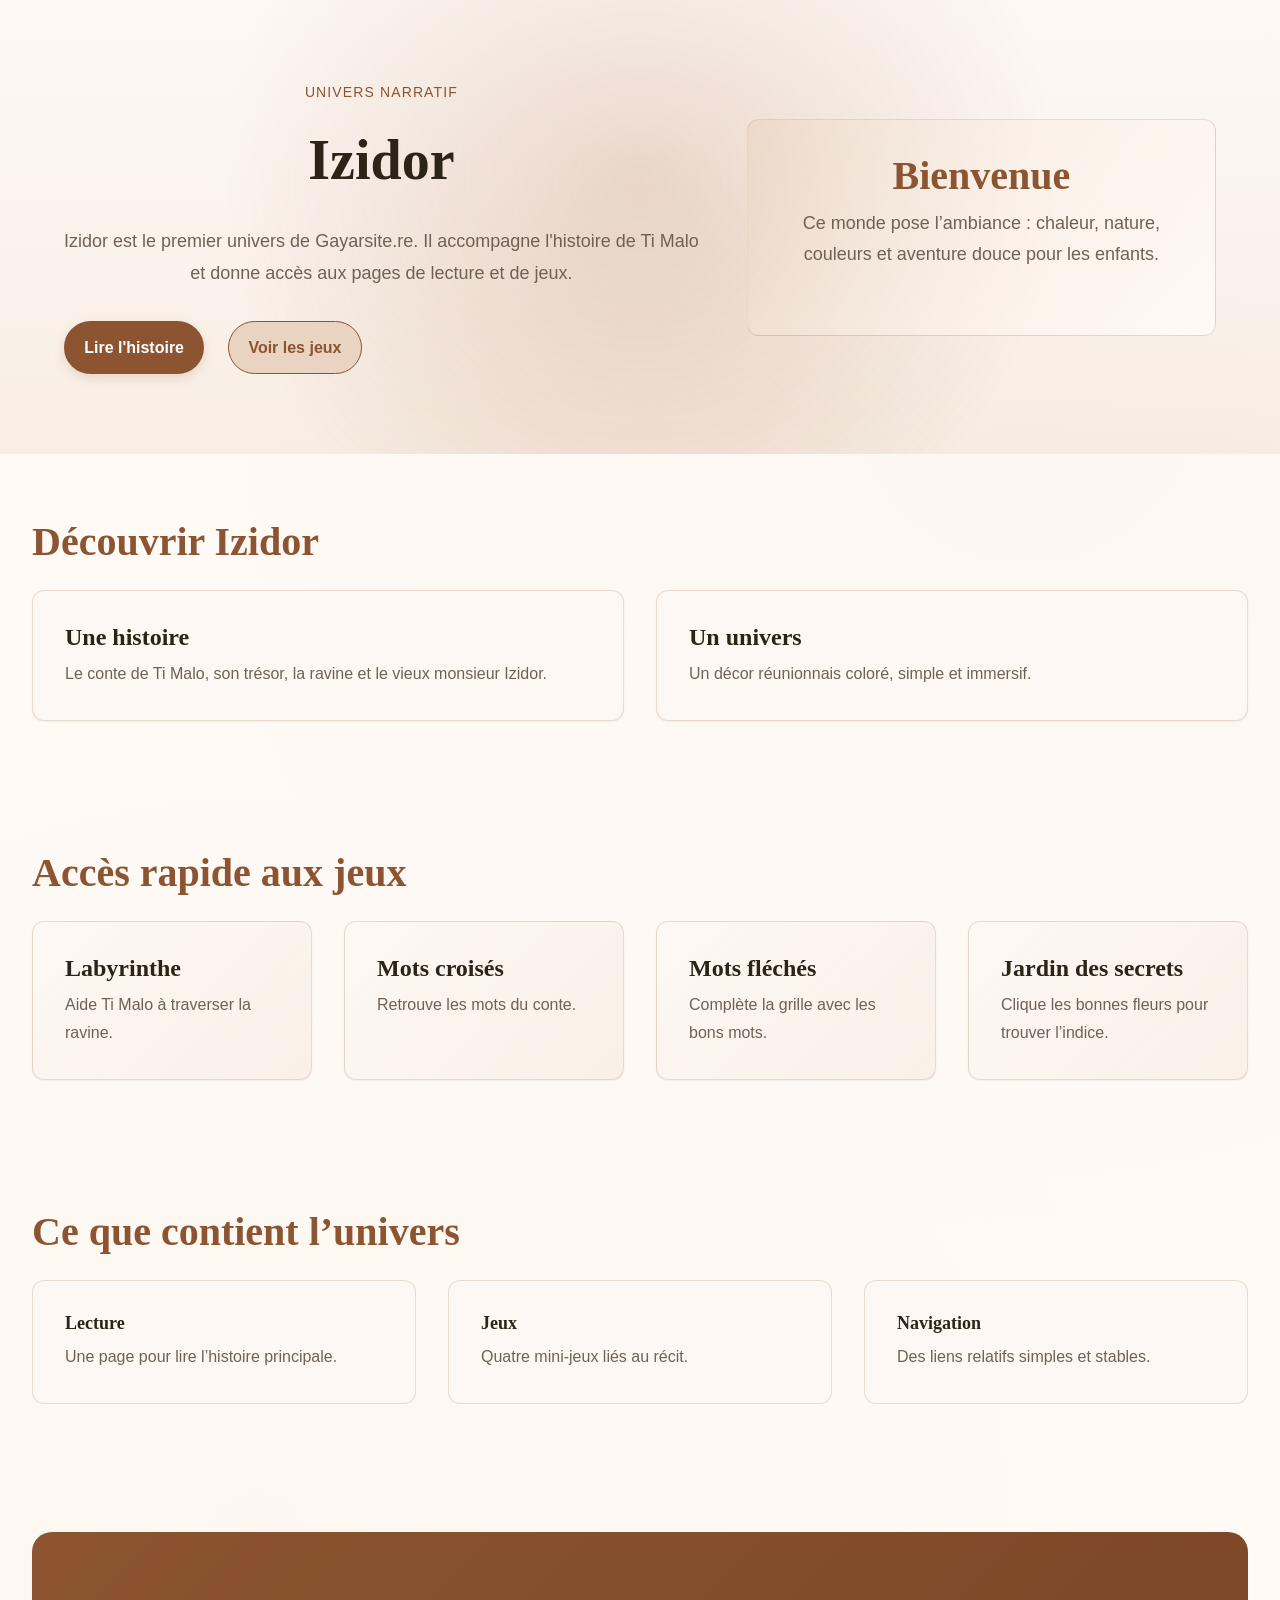
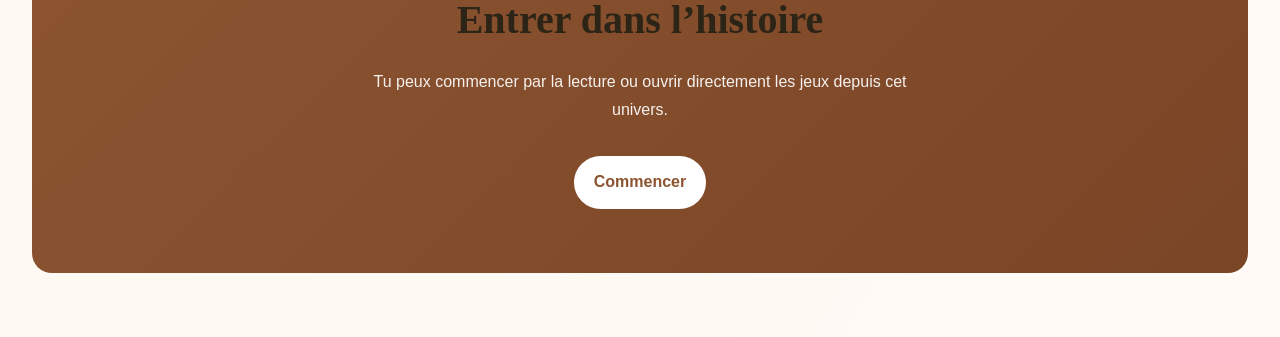
==== izidor/index.html @ 66bc7087 "Rename index to index.html" ====
<!DOCTYPE html>
<html lang="fr">
<head>
  <meta charset="UTF-8">
  <meta name="viewport" content="width=device-width, initial-scale=1.0">
  <title>Izidor — Gayarsite.re</title>
  <meta name="description" content="Izidor, premier univers narratif de Gayarsite.re, avec histoire et accès aux mini-jeux.">
  <link rel="stylesheet" href="../assets/commun/css/style.css">
  <link rel="stylesheet" href="../assets/commun/css/theme-izidor.css">
  <style>
    .hero{padding:var(--sp-2xl) 0 0}
    .hero-inner{display:grid;grid-template-columns:1.15fr .85fr;gap:var(--sp-xl);align-items:center}
    .hero h1{font-size:clamp(2rem,4vw,3.5rem);margin-bottom:var(--sp-md)}
    .hero p{color:var(--color-muted);max-width:42rem}
    .section{padding:var(--sp-2xl) 0}
    .page-grid{display:grid;grid-template-columns:repeat(2,minmax(0,1fr));gap:var(--sp-lg)}
    .panel{background:var(--color-light);border:1px solid var(--color-border);border-radius:var(--radius-lg);padding:var(--sp-lg);box-shadow:var(--shadow-sm)}
    .panel h3{font-size:var(--text-xl);margin-bottom:.5rem}
    .panel p{color:var(--color-muted);margin:0}
    .intro-box{background:linear-gradient(135deg,rgba(212,165,116,.12),rgba(255,250,245,.95));border:1px solid var(--color-border);border-radius:var(--radius-lg);padding:var(--sp-lg)}
    .intro-box p{margin:0;color:var(--color-muted)}
    .btn-row{display:flex;flex-wrap:wrap;gap:var(--sp-md)}
    .btn{display:inline-flex;align-items:center;justify-content:center;padding:.85rem 1.2rem;border-radius:999px;text-decoration:none;font-weight:700;border:1px solid transparent}
    .btn-primary{background:var(--color-primary);color:#fff}
    .btn-secondary{background:transparent;border-color:var(--color-border);color:var(--color-text)}
    .btn-primary:hover{background:#733f22}
    .btn-secondary:hover{border-color:var(--color-primary);color:var(--color-primary)}
    .card-list{display:grid;grid-template-columns:repeat(auto-fit,minmax(220px,1fr));gap:var(--sp-lg)}
    .card-link{display:block;position:relative;text-decoration:none;color:inherit}
    .card-link::before{content:"";position:absolute;inset:0;border-radius:var(--radius-lg)}
    .card{height:100%}
    .card h3{margin-bottom:.5rem}
    .card p{color:var(--color-muted);margin-bottom:0}
    .card-link:hover .card{transform:translateY(-2px);box-shadow:var(--shadow-md)}
    .cta-box{margin:var(--sp-2xl) 0;background:linear-gradient(135deg,var(--color-primary),#7a4526);color:#fff;border-radius:calc(var(--radius-lg) + .5rem);padding:var(--sp-2xl);text-align:center}
    .cta-box p{max-width:36rem;margin:0 auto var(--sp-lg);color:rgba(255,255,255,.92)}
    .cta-box .btn{background:#fff;color:var(--color-primary)}
    .tip-grid{display:grid;grid-template-columns:repeat(3,minmax(0,1fr));gap:var(--sp-lg)}
    .tip{background:var(--color-light);border:1px solid var(--color-border);border-radius:var(--radius-lg);padding:var(--sp-lg)}
    .tip h3{font-size:var(--text-lg);margin-bottom:.5rem}
    .tip p{color:var(--color-muted);margin:0}
    @media (max-width: 900px){.hero-inner,.page-grid,.tip-grid{grid-template-columns:1fr}}
    @media (max-width: 640px){.hero{padding:var(--sp-xl) 0 0}.section{padding:var(--sp-xl) 0}.btn-row{flex-direction:column}.btn,.cta-box .btn{width:100%}}
  </style>
</head>
<body class="theme-izidor">
  <main id="contenu">
    <section class="hero">
      <div class="container hero-inner">
        <div>
          <span class="eyebrow" style="display:inline-block;font-size:var(--text-sm);letter-spacing:.08em;text-transform:uppercase;color:var(--color-primary);margin-bottom:var(--sp-md)">Univers narratif</span>
          <h1>Izidor</h1>
          <p>Izidor est le premier univers de Gayarsite.re. Il accompagne l'histoire de Ti Malo et donne accès aux pages de lecture et de jeux.</p>
          <div class="btn-row">
            <a href="fr/index.html" class="btn btn-primary">Lire l'histoire</a>
            <a href="jeux/index.html" class="btn btn-secondary">Voir les jeux</a>
          </div>
        </div>
        <aside class="intro-box">
          <h2 class="section-title" style="margin-bottom:.5rem">Bienvenue</h2>
          <p>Ce monde pose l’ambiance : chaleur, nature, couleurs et aventure douce pour les enfants.</p>
        </aside>
      </div>
    </section>

    <section class="section">
      <div class="container">
        <h2 class="section-title">Découvrir Izidor</h2>
        <div class="page-grid">
          <article class="panel">
            <h3>Une histoire</h3>
            <p>Le conte de Ti Malo, son trésor, la ravine et le vieux monsieur Izidor.</p>
          </article>
          <article class="panel">
            <h3>Un univers</h3>
            <p>Un décor réunionnais coloré, simple et immersif.</p>
          </article>
        </div>
      </div>
    </section>

    <section class="section">
      <div class="container">
        <h2 class="section-title">Accès rapide aux jeux</h2>
        <div class="card-list">
          <a href="jeux/labyrinthe.html" class="card-link"><article class="panel card"><h3>Labyrinthe</h3><p>Aide Ti Malo à traverser la ravine.</p></article></a>
          <a href="jeux/mots-croises.html" class="card-link"><article class="panel card"><h3>Mots croisés</h3><p>Retrouve les mots du conte.</p></article></a>
          <a href="jeux/mots-fleches.html" class="card-link"><article class="panel card"><h3>Mots fléchés</h3><p>Complète la grille avec les bons mots.</p></article></a>
          <a href="jeux/jardin-secrets.html" class="card-link"><article class="panel card"><h3>Jardin des secrets</h3><p>Clique les bonnes fleurs pour trouver l’indice.</p></article></a>
        </div>
      </div>
    </section>

    <section class="section">
      <div class="container">
        <h2 class="section-title">Ce que contient l’univers</h2>
        <div class="tip-grid">
          <article class="tip"><h3>Lecture</h3><p>Une page pour lire l’histoire principale.</p></article>
          <article class="tip"><h3>Jeux</h3><p>Quatre mini-jeux liés au récit.</p></article>
          <article class="tip"><h3>Navigation</h3><p>Des liens relatifs simples et stables.</p></article>
        </div>
      </div>
    </section>

    <section class="container">
      <div class="cta-box">
        <h2>Entrer dans l’histoire</h2>
        <p>Tu peux commencer par la lecture ou ouvrir directement les jeux depuis cet univers.</p>
        <a class="btn" href="fr/index.html">Commencer</a>
      </div>
    </section>
  </main>
</body>
</html>
---- assets/commun/css/style.css ----
/* ============================================
   GAYARSITE.RE - DESIGN SYSTEM GLOBAL
   Socle commun à tous les univers narratifs
   ============================================ */

:root {
  --font-serif: 'Georgia', 'Garamond', serif;
  --font-sans: -apple-system, BlinkMacSystemFont, 'Segoe UI', 'Roboto', 'Helvetica Neue', sans-serif;
  --font-mono: 'Courier New', monospace;

  --sp-xs: 0.5rem;
  --sp-sm: 1rem;
  --sp-md: 1.5rem;
  --sp-lg: 2rem;
  --sp-xl: 3rem;
  --sp-2xl: 4rem;
  --sp-3xl: 5rem;

  --text-sm: 0.875rem;
  --text-base: 1rem;
  --text-lg: 1.125rem;
  --text-xl: 1.5rem;
  --text-2xl: 2rem;
  --text-3xl: 2.5rem;
  --text-4xl: 3.5rem;

  --line-tight: 1.2;
  --line-normal: 1.5;
  --line-relaxed: 1.75;

  --radius-sm: 4px;
  --radius-md: 8px;
  --radius-lg: 12px;
  --radius-xl: 16px;

  --shadow-sm: 0 1px 2px rgba(0, 0, 0, 0.05);
  --shadow-md: 0 4px 6px rgba(0, 0, 0, 0.1);
  --shadow-lg: 0 8px 16px rgba(0, 0, 0, 0.15);
  --shadow-xl: 0 16px 32px rgba(0, 0, 0, 0.2);

  --transition-fast: 150ms ease-in-out;
  --transition-normal: 300ms ease-in-out;
  --transition-slow: 500ms ease-in-out;

  --z-base: 1;
  --z-dropdown: 100;
  --z-sticky: 500;
  --z-modal: 1000;

  --color-bg: #fffaf5;
  --color-surface: #fdf8f3;
  --color-light: #f5ebdf;
  --color-soft: #efe0cf;
  --color-text: #2c2416;
  --color-muted: #6f6255;
  --color-primary: #a0522d;
  --color-accent: #d4a574;
  --color-secondary: #e8d4c0;
  --color-border: rgba(160, 82, 45, 0.18);
  --color-dark: #1f1812;
  --color-dark-bg: #2b241d;
  --color-inverse: #fffaf5;
  --hero-bg: radial-gradient(circle at 50% 50%, rgba(160, 82, 45, 0.1) 0%, transparent 100%);

  color-scheme: light dark;
}

*,
*::before,
*::after {
  box-sizing: border-box;
  margin: 0;
  padding: 0;
}

html {
  scroll-behavior: smooth;
  -webkit-font-smoothing: antialiased;
  -moz-osx-font-smoothing: grayscale;
}

body {
  font-family: var(--font-sans);
  font-size: var(--text-base);
  line-height: var(--line-normal);
  color: var(--color-text);
  background-color: var(--color-bg);
  transition: background-color var(--transition-normal), color var(--transition-normal);
}

h1, h2, h3, h4, h5, h6 {
  font-family: var(--font-serif);
  font-weight: 700;
  line-height: var(--line-tight);
  margin-bottom: var(--sp-md);
  color: var(--color-text);
}

h1 { font-size: var(--text-4xl); }
h2 { font-size: var(--text-3xl); }
h3 { font-size: var(--text-2xl); }
h4 { font-size: var(--text-xl); }
h5, h6 { font-size: var(--text-lg); }

p {
  margin-bottom: var(--sp-md);
  line-height: var(--line-relaxed);
}

a {
  color: var(--color-primary);
  text-decoration: none;
  transition: color var(--transition-fast);
}

a:hover {
  color: var(--color-accent);
  text-decoration: underline;
}

a:focus-visible,
button:focus-visible {
  outline: 2px solid var(--color-primary);
  outline-offset: 2px;
}

img {
  max-width: 100%;
  height: auto;
  display: block;
}

header {
  position: sticky;
  top: 0;
  z-index: var(--z-sticky);
  background-color: var(--color-bg);
  border-bottom: 1px solid var(--color-border);
}

.header-content {
  display: flex;
  align-items: center;
  justify-content: space-between;
  padding: var(--sp-md) var(--sp-lg);
  max-width: 1400px;
  margin: 0 auto;
  gap: var(--sp-md);
}

.logo {
  font-family: var(--font-serif);
  font-size: var(--text-2xl);
  font-weight: 700;
  color: var(--color-primary);
  display: flex;
  align-items: center;
  gap: var(--sp-sm);
}

nav {
  display: flex;
  gap: var(--sp-lg);
  align-items: center;
}

nav a {
  font-size: var(--text-sm);
  font-weight: 500;
  color: var(--color-text);
  position: relative;
}

nav a:hover {
  color: var(--color-primary);
  text-decoration: none;
}

nav a::after {
  content: '';
  position: absolute;
  bottom: -4px;
  left: 0;
  width: 0;
  height: 2px;
  background-color: var(--color-primary);
  transition: width var(--transition-fast);
}

nav a:hover::after,
nav a.active::after {
  width: 100%;
}

.header-controls {
  display: flex;
  gap: var(--sp-sm);
  align-items: center;
}

button.theme-toggle,
button.menu-toggle,
.icon-btn,
.menu-toggle {
  background: none;
  border: 1px solid var(--color-border);
  cursor: pointer;
  font-size: var(--text-xl);
  padding: var(--sp-xs);
  color: var(--color-text);
  border-radius: 999px;
}

button.theme-toggle:hover,
button.menu-toggle:hover {
  color: var(--color-primary);
}

button.menu-toggle {
  display: none;
}

main {
  max-width: 1400px;
  margin: 0 auto;
}

section {
  padding: var(--sp-2xl) var(--sp-lg);
}

section.hero {
  padding: var(--sp-3xl) var(--sp-lg);
  text-align: center;
  position: relative;
  overflow: hidden;
}

section.hero::before {
  content: '';
  position: absolute;
  inset: 0;
  background: var(--hero-bg);
  z-index: 0;
}

section.hero > * {
  position: relative;
  z-index: 1;
}

section.hero h1 {
  margin-bottom: var(--sp-lg);
  font-size: clamp(2rem, 10vw, 3.5rem);
}

section.hero p {
  margin-bottom: var(--sp-lg);
  font-size: var(--text-lg);
  max-width: 800px;
  margin-left: auto;
  margin-right: auto;
}

.container {
  max-width: 1400px;
  margin: 0 auto;
  padding: 0 var(--sp-lg);
}

.btn {
  display: inline-block;
  padding: var(--sp-md) var(--sp-lg);
  border: none;
  border-radius: var(--radius-lg);
  font-family: inherit;
  font-size: var(--text-base);
  font-weight: 600;
  cursor: pointer;
  transition: transform var(--transition-fast), background-color var(--transition-fast), color var(--transition-fast), box-shadow var(--transition-fast);
  text-decoration: none;
  text-align: center;
}

.btn:hover {
  transform: translateY(-2px);
  text-decoration: none;
}

.btn-primary {
  background-color: var(--color-primary);
  color: white;
}

.btn-primary:hover {
  background-color: var(--color-accent);
  box-shadow: var(--shadow-md);
}

.btn-secondary {
  background-color: var(--color-secondary);
  color: var(--color-dark);
  border: 1px solid var(--color-primary);
}

.btn-secondary:hover {
  background-color: var(--color-light);
}

.btn-tertiary {
  background-color: transparent;
  color: var(--color-primary);
  border: 2px solid var(--color-primary);
}

.btn-tertiary:hover {
  background-color: var(--color-primary);
  color: white;
}

.btn-disabled,
.btn:disabled {
  opacity: 0.5;
  cursor: not-allowed;
  pointer-events: none;
}

.btn-block {
  display: block;
  width: 100%;
}

.btn-sm {
  padding: var(--sp-sm) var(--sp-md);
  font-size: var(--text-sm);
}

.btn-lg {
  padding: var(--sp-lg) var(--sp-xl);
  font-size: var(--text-lg);
}

.card {
  background-color: var(--color-light);
  border-radius: var(--radius-lg);
  overflow: hidden;
  box-shadow: var(--shadow-md);
  transition: transform var(--transition-normal), box-shadow var(--transition-normal);
}

.card:hover {
  transform: translateY(-4px);
  box-shadow: var(--shadow-lg);
}

.card-image {
  width: 100%;
  height: 300px;
  object-fit: cover;
}

.card-content {
  padding: var(--sp-lg);
}

.card-title {
  font-size: var(--text-xl);
  font-family: var(--font-serif);
  margin-bottom: var(--sp-md);
}

.card-text {
  font-size: var(--text-base);
  color: var(--color-text);
  margin-bottom: var(--sp-md);
}

.cards-grid {
  display: grid;
  grid-template-columns: repeat(auto-fill, minmax(280px, 1fr));
  gap: var(--sp-lg);
  margin: var(--sp-lg) 0;
}

.content-wrapper {
  max-width: 900px;
  margin: 0 auto;
  padding: var(--sp-lg);
}

.article-content {
  font-size: var(--text-lg);
  line-height: var(--line-relaxed);
}

.article-content h2,
.article-content h3 {
  margin-top: var(--sp-xl);
  margin-bottom: var(--sp-md);
}

.article-content p {
  margin-bottom: var(--sp-md);
}

.character-card {
  display: flex;
  gap: var(--sp-lg);
  margin: var(--sp-xl) 0;
  padding: var(--sp-lg);
  background-color: var(--color-light);
  border-radius: var(--radius-lg);
  align-items: flex-start;
}

.character-image {
  flex-shrink: 0;
  width: 150px;
  height: 150px;
  border-radius: var(--radius-lg);
  object-fit: cover;
}

.character-content h3 {
  margin-top: 0;
}

.media-section {
  margin: var(--sp-xl) 0;
  padding: var(--sp-lg);
  background-color: var(--color-light);
  border-radius: var(--radius-lg);
}

.media-embed {
  position: relative;
  width: 100%;
  padding-bottom: 56.25%;
  height: 0;
  overflow: hidden;
  border-radius: var(--radius-lg);
  margin: var(--sp-lg) 0;
  background-color: #000;
}

.media-embed iframe {
  position: absolute;
  inset: 0;
  width: 100%;
  height: 100%;
  border: none;
  border-radius: var(--radius-lg);
}

.kindle-block {
  margin: var(--sp-xl) 0;
  padding: var(--sp-lg);
  background: linear-gradient(135deg, var(--color-primary) 0%, var(--color-accent) 100%);
  border-radius: var(--radius-lg);
  text-align: center;
  color: white;
}

.kindle-block h3 {
  color: white;
}

.kindle-block p {
  color: rgba(255, 255, 255, 0.95);
}

.kindle-block .btn {
  margin-top: var(--sp-md);
  background-color: white;
  color: var(--color-primary);
}

.coming-soon {
  text-align: center;
  padding: var(--sp-3xl) var(--sp-lg);
  background-color: var(--color-light);
  border-radius: var(--radius-lg);
  border: 2px dashed var(--color-secondary);
}

.breadcrumb {
  display: flex;
  gap: var(--sp-sm);
  margin: var(--sp-lg) 0;
  font-size: var(--text-sm);
  padding: 0 var(--sp-lg);
}

.breadcrumb a {
  color: var(--color-primary);
}

.breadcrumb span {
  color: var(--color-text);
  opacity: 0.7;
}

.footer-content {
  max-width: 1400px;
  margin: 0 auto;
}

footer {
  margin-top: var(--sp-3xl);
  padding: var(--sp-2xl) var(--sp-lg);
  background-color: var(--color-dark-bg);
  border-top: 1px solid var(--color-border);
  color: var(--color-inverse);
}

.footer-grid {
  display: grid;
  grid-template-columns: repeat(auto-fit, minmax(250px, 1fr));
  gap: var(--sp-2xl);
  margin-bottom: var(--sp-2xl);
}

.footer-section h3 {
  font-size: var(--text-lg);
  margin-bottom: var(--sp-md);
}

.footer-section ul {
  list-style: none;
}

.footer-section li {
  margin-bottom: var(--sp-sm);
}

.footer-section a {
  font-size: var(--text-sm);
  color: var(--color-inverse);
}

.footer-bottom {
  border-top: 1px solid var(--color-border);
  padding-top: var(--sp-lg);
  text-align: center;
  font-size: var(--text-sm);
  opacity: 0.8;
}

.text-center { text-align: center; }
.text-right { text-align: right; }

.mt-0 { margin-top: 0; }
.mt-xs { margin-top: var(--sp-xs); }
.mt-sm { margin-top: var(--sp-sm); }
.mt-md { margin-top: var(--sp-md); }
.mt-lg { margin-top: var(--sp-lg); }
.mt-xl { margin-top: var(--sp-xl); }

.mb-0 { margin-bottom: 0; }
.mb-xs { margin-bottom: var(--sp-xs); }
.mb-sm { margin-bottom: var(--sp-sm); }
.mb-md { margin-bottom: var(--sp-md); }
.mb-lg { margin-bottom: var(--sp-lg); }
.mb-xl { margin-bottom: var(--sp-xl); }

.py-lg { padding: var(--sp-lg) 0; }
.px-lg { padding: 0 var(--sp-lg); }

.sr-only {
  position: absolute;
  width: 1px;
  height: 1px;
  padding: 0;
  margin: -1px;
  overflow: hidden;
  clip: rect(0, 0, 0, 0);
  white-space: nowrap;
  border-width: 0;
}

@media (max-width: 768px) {
  :root {
    --text-4xl: 2.5rem;
    --text-3xl: 2rem;
    --text-2xl: 1.5rem;
    --sp-3xl: 3rem;
    --sp-2xl: 2.5rem;
  }

  button.menu-toggle {
    display: block;
  }

  nav {
    position: absolute;
    top: 100%;
    left: 0;
    right: 0;
    flex-direction: column;
    gap: 0;
    background-color: var(--color-bg);
    border-bottom: 1px solid var(--color-border);
    padding: var(--sp-md);
    display: none;
    align-items: flex-start;
  }

  nav.active {
    display: flex;
  }

  nav a {
    padding: var(--sp-md);
    border-bottom: 1px solid var(--color-border);
    width: 100%;
  }

  nav a::after {
    display: none;
  }

  .header-content {
    padding: var(--sp-md);
  }

  section {
    padding: var(--sp-xl) var(--sp-md);
  }

  .cards-grid {
    grid-template-columns: 1fr;
  }

  .character-card {
    flex-direction: column;
    align-items: center;
    text-align: center;
  }
}

@media (prefers-reduced-motion: reduce) {
  *,
  *::before,
  *::after {
    animation-duration: 0.01ms !important;
    animation-iteration-count: 1 !important;
    transition-duration: 0.01ms !important;
    scroll-behavior: auto !important;
  }
}
---- assets/commun/css/theme-izidor.css ----
/* ============================================
   THEME IZIDOR
   Univers visuel spécifique à Izidor
   ============================================ */

.theme-izidor {
  --color-primary: #8c5431;
  --color-accent: #c99563;
  --color-secondary: #e8d4c0;
  --color-light: #fdf8f3;
  --color-dark: #2c2416;

  --color-text: #2c2416;
  --color-bg: #fffaf5;
  --color-border: rgba(140, 84, 49, 0.18);
  --color-dark-bg: #3d3328;

  --hero-bg: radial-gradient(circle at 50% 40%, rgba(160, 82, 45, 0.15) 0%, transparent 60%),
             linear-gradient(180deg, rgba(253, 248, 243, 1) 0%, rgba(232, 212, 192, 0.18) 100%);

  background-image:
    radial-gradient(circle at 20% 80%, rgba(212, 165, 116, 0.03) 0%, transparent 50%),
    radial-gradient(circle at 80% 20%, rgba(160, 82, 45, 0.02) 0%, transparent 50%);
}

@media (prefers-color-scheme: dark) {
  .theme-izidor {
    --color-text: #e8d4c0;
    --color-bg: #2c2416;
    --color-light: #3d3328;
    --color-secondary: #5a4636;
    --color-dark-bg: #1a1512;
    --color-border: rgba(160, 82, 45, 0.35);
    --hero-bg: radial-gradient(circle at 50% 40%, rgba(160, 82, 45, 0.18) 0%, transparent 60%),
               linear-gradient(180deg, rgba(44, 36, 22, 1) 0%, rgba(61, 51, 40, 1) 100%);
  }
}

.theme-izidor header {
  background: rgba(255, 250, 245, 0.95);
  backdrop-filter: blur(12px);
}

.theme-izidor footer {
  background-color: var(--color-dark-bg);
  color: var(--color-secondary);
}

.theme-izidor .footer-section a {
  color: var(--color-secondary);
}

.theme-izidor .footer-section a:hover {
  color: var(--color-accent);
}

.theme-izidor section.hero {
  background: var(--hero-bg);
}

.theme-izidor .card,
.theme-izidor .character-card,
.theme-izidor .media-section,
.theme-izidor .coming-soon {
  background: linear-gradient(135deg, var(--color-light) 0%, rgba(232, 212, 192, 0.22) 100%);
  border: 1px solid var(--color-border);
}

.theme-izidor .card-title,
.theme-izidor .character-content h3,
.theme-izidor .media-section h3,
.theme-izidor .section-title {
  color: var(--color-primary);
}

.theme-izidor .character-image {
  border: 3px solid var(--color-accent);
  box-shadow: 0 4px 12px rgba(160, 82, 45, 0.18);
}

.theme-izidor .btn-primary {
  background: var(--color-primary);
  box-shadow: 0 4px 12px rgba(160, 82, 45, 0.18);
}

.theme-izidor .btn-primary:hover {
  background: #734324;
}

.theme-izidor .btn-secondary {
  background-color: var(--color-secondary);
  color: var(--color-primary);
  border: 1px solid var(--color-primary);
}

.theme-izidor .btn-secondary:hover {
  background-color: var(--color-accent);
  color: white;
}

.theme-izidor .btn-tertiary {
  color: var(--color-primary);
  border: 2px solid var(--color-primary);
}

.theme-izidor .btn-tertiary:hover {
  background-color: var(--color-primary);
  color: white;
}

.theme-izidor .kindle-block {
  background: linear-gradient(135deg, var(--color-primary) 0%, var(--color-accent) 100%);
  box-shadow: 0 8px 24px rgba(160, 82, 45, 0.24);
}

.theme-izidor .teaser-history {
  background: linear-gradient(135deg, rgba(212, 165, 116, 0.12) 0%, rgba(160, 82, 45, 0.06) 100%);
  border: 1px solid var(--color-accent);
}

.theme-izidor .universes-section {
  background: linear-gradient(135deg, rgba(253, 248, 243, 0.5) 0%, rgba(232, 212, 192, 0.1) 100%);
}

.theme-izidor .narrative-section {
  border-bottom: 1px solid rgba(212, 165, 116, 0.2);
}

.theme-izidor .narrative-section h2 {
  color: var(--color-primary);
  border-left: 4px solid var(--color-accent);
  padding-left: var(--sp-md);
}

.theme-izidor .games-section {
  background: linear-gradient(135deg, rgba(232, 212, 192, 0.2) 0%, rgba(212, 165, 116, 0.1) 100%);
}

@media (max-width: 768px) {
  .theme-izidor .universes-grid {
    grid-template-columns: 1fr;
  }
}
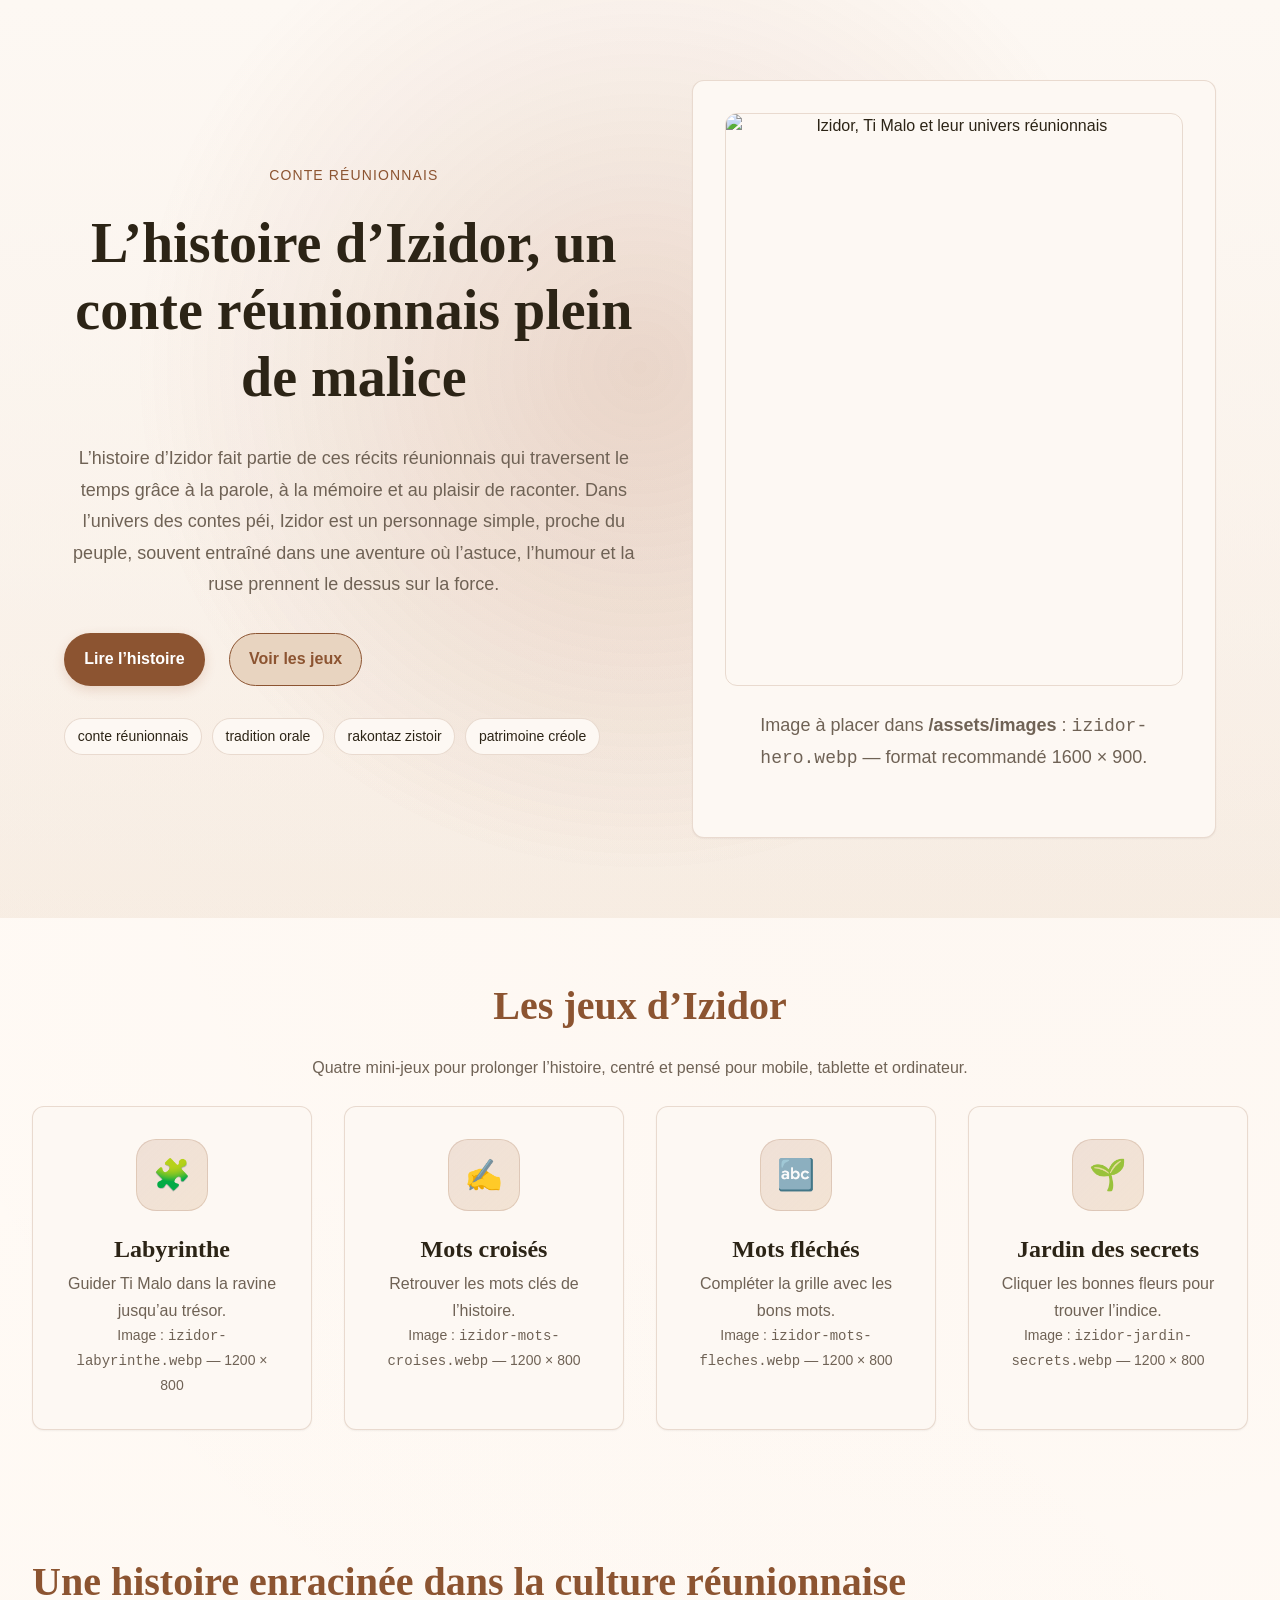
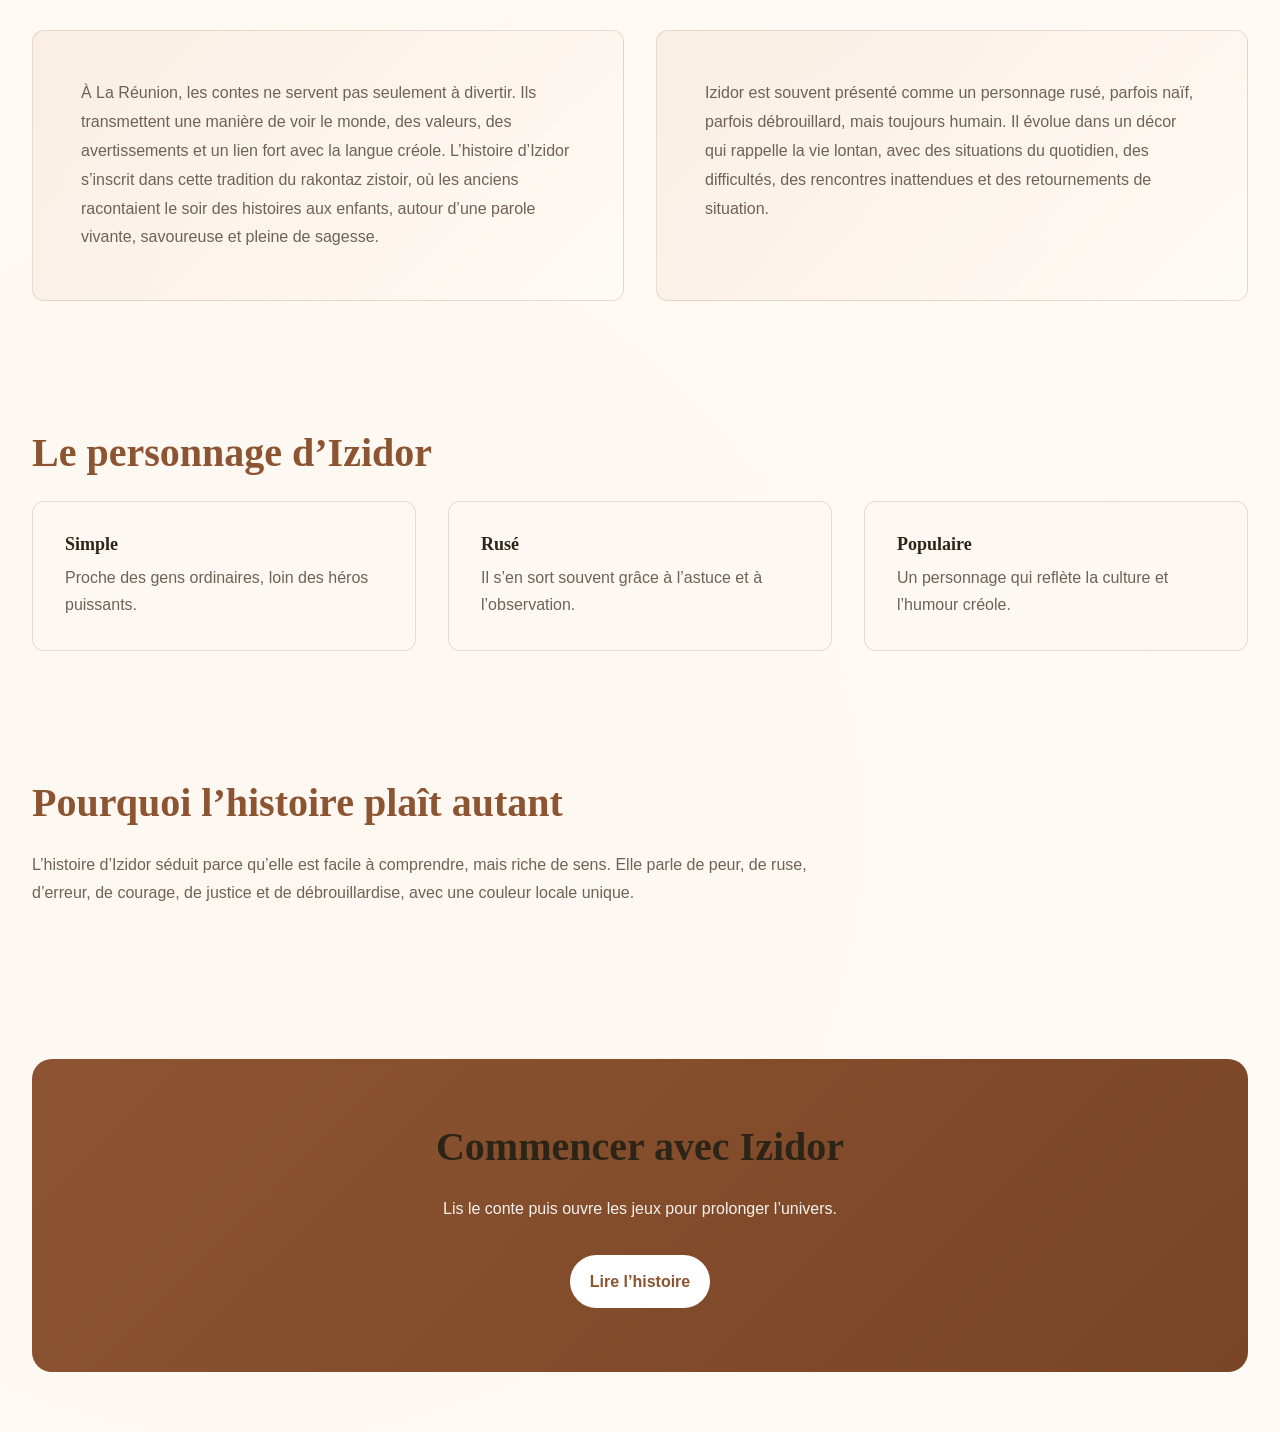
==== commit b0e823ee: "Update index.html" ====
--- a/izidor/index.html
+++ b/izidor/index.html
@@ -3,43 +3,55 @@
 <head>
   <meta charset="UTF-8">
   <meta name="viewport" content="width=device-width, initial-scale=1.0">
-  <title>Izidor — Gayarsite.re</title>
-  <meta name="description" content="Izidor, premier univers narratif de Gayarsite.re, avec histoire et accès aux mini-jeux.">
+  <title>Izidor — Le trésor d'Izidor</title>
+  <meta name="description" content="L'histoire d'Izidor, un conte réunionnais plein de malice, entre oralité, culture créole et aventure pour enfants.">
+  <meta property="og:title" content="Izidor — Le trésor d'Izidor">
+  <meta property="og:description" content="Conte réunionnais pour enfants, avec histoire, jeux et univers créole.">
+  <meta property="og:type" content="website">
   <link rel="stylesheet" href="../assets/commun/css/style.css">
   <link rel="stylesheet" href="../assets/commun/css/theme-izidor.css">
   <style>
     .hero{padding:var(--sp-2xl) 0 0}
-    .hero-inner{display:grid;grid-template-columns:1.15fr .85fr;gap:var(--sp-xl);align-items:center}
+    .hero-inner{display:grid;grid-template-columns:1.05fr .95fr;gap:var(--sp-xl);align-items:center}
     .hero h1{font-size:clamp(2rem,4vw,3.5rem);margin-bottom:var(--sp-md)}
-    .hero p{color:var(--color-muted);max-width:42rem}
-    .section{padding:var(--sp-2xl) 0}
-    .page-grid{display:grid;grid-template-columns:repeat(2,minmax(0,1fr));gap:var(--sp-lg)}
-    .panel{background:var(--color-light);border:1px solid var(--color-border);border-radius:var(--radius-lg);padding:var(--sp-lg);box-shadow:var(--shadow-sm)}
-    .panel h3{font-size:var(--text-xl);margin-bottom:.5rem}
-    .panel p{color:var(--color-muted);margin:0}
-    .intro-box{background:linear-gradient(135deg,rgba(212,165,116,.12),rgba(255,250,245,.95));border:1px solid var(--color-border);border-radius:var(--radius-lg);padding:var(--sp-lg)}
-    .intro-box p{margin:0;color:var(--color-muted)}
-    .btn-row{display:flex;flex-wrap:wrap;gap:var(--sp-md)}
+    .hero p{color:var(--color-muted);max-width:46rem}
+    .hero-card{background:var(--color-light);border:1px solid var(--color-border);border-radius:var(--radius-lg);padding:var(--sp-lg);box-shadow:var(--shadow-sm)}
+    .hero-img{width:100%;aspect-ratio:4/5;object-fit:cover;border-radius:var(--radius-lg);border:1px solid var(--color-border)}
+    .eyebrow{display:inline-block;font-size:var(--text-sm);letter-spacing:.08em;text-transform:uppercase;color:var(--color-primary);margin-bottom:var(--sp-md)}
+    .btn-row{display:flex;flex-wrap:wrap;gap:var(--sp-md);margin-top:var(--sp-lg)}
     .btn{display:inline-flex;align-items:center;justify-content:center;padding:.85rem 1.2rem;border-radius:999px;text-decoration:none;font-weight:700;border:1px solid transparent}
     .btn-primary{background:var(--color-primary);color:#fff}
     .btn-secondary{background:transparent;border-color:var(--color-border);color:var(--color-text)}
     .btn-primary:hover{background:#733f22}
     .btn-secondary:hover{border-color:var(--color-primary);color:var(--color-primary)}
+    .section{padding:var(--sp-2xl) 0}
+    .section-title.center{text-align:center}
+    .section-intro{max-width:50rem;color:var(--color-muted);line-height:1.75}
+    .section-intro.center{margin-left:auto;margin-right:auto;text-align:center}
+    .page-grid{display:grid;grid-template-columns:repeat(2,minmax(0,1fr));gap:var(--sp-lg)}
+    .panel{background:var(--color-light);border:1px solid var(--color-border);border-radius:var(--radius-lg);padding:var(--sp-lg);box-shadow:var(--shadow-sm)}
+    .panel h3{font-size:var(--text-xl);margin-bottom:.5rem}
+    .panel p{color:var(--color-muted);margin:0;line-height:1.7}
+    .story-box{background:linear-gradient(135deg,rgba(212,165,116,.12),rgba(255,250,245,.95));border:1px solid var(--color-border);border-radius:var(--radius-lg);padding:var(--sp-xl)}
+    .story-box p{color:var(--color-muted);line-height:1.8;margin:0}
+    .meta-grid{display:grid;grid-template-columns:repeat(3,minmax(0,1fr));gap:var(--sp-lg)}
+    .meta-card{background:var(--color-light);border:1px solid var(--color-border);border-radius:var(--radius-lg);padding:var(--sp-lg)}
+    .meta-card h3{font-size:var(--text-lg);margin-bottom:.5rem}
+    .meta-card p{margin:0;color:var(--color-muted);line-height:1.7}
     .card-list{display:grid;grid-template-columns:repeat(auto-fit,minmax(220px,1fr));gap:var(--sp-lg)}
-    .card-link{display:block;position:relative;text-decoration:none;color:inherit}
-    .card-link::before{content:"";position:absolute;inset:0;border-radius:var(--radius-lg)}
-    .card{height:100%}
-    .card h3{margin-bottom:.5rem}
-    .card p{color:var(--color-muted);margin-bottom:0}
-    .card-link:hover .card{transform:translateY(-2px);box-shadow:var(--shadow-md)}
+    .card-link{display:block;text-decoration:none;color:inherit}
+    .game-card{height:100%}
+    .game-card .icon{width:72px;height:72px;border-radius:20px;display:grid;place-items:center;font-size:1.9rem;background:linear-gradient(135deg,rgba(160,82,45,.14),rgba(212,165,116,.24));border:1px solid var(--color-border);margin:0 auto var(--sp-md)}
+    .game-card h3{text-align:center;margin-bottom:.35rem}
+    .game-card p{text-align:center;color:var(--color-muted);margin:0}
+    .game-note{margin-top:var(--sp-sm);font-size:var(--text-sm);color:var(--color-primary);text-align:center}
+    .card-link:hover .game-card{transform:translateY(-2px);box-shadow:var(--shadow-md)}
     .cta-box{margin:var(--sp-2xl) 0;background:linear-gradient(135deg,var(--color-primary),#7a4526);color:#fff;border-radius:calc(var(--radius-lg) + .5rem);padding:var(--sp-2xl);text-align:center}
     .cta-box p{max-width:36rem;margin:0 auto var(--sp-lg);color:rgba(255,255,255,.92)}
     .cta-box .btn{background:#fff;color:var(--color-primary)}
-    .tip-grid{display:grid;grid-template-columns:repeat(3,minmax(0,1fr));gap:var(--sp-lg)}
-    .tip{background:var(--color-light);border:1px solid var(--color-border);border-radius:var(--radius-lg);padding:var(--sp-lg)}
-    .tip h3{font-size:var(--text-lg);margin-bottom:.5rem}
-    .tip p{color:var(--color-muted);margin:0}
-    @media (max-width: 900px){.hero-inner,.page-grid,.tip-grid{grid-template-columns:1fr}}
+    .keywords{display:flex;flex-wrap:wrap;gap:.6rem}
+    .keyword{padding:.45rem .8rem;border:1px solid var(--color-border);border-radius:999px;background:var(--color-light);font-size:var(--text-sm)}
+    @media (max-width: 900px){.hero-inner,.page-grid,.meta-grid{grid-template-columns:1fr}}
     @media (max-width: 640px){.hero{padding:var(--sp-xl) 0 0}.section{padding:var(--sp-xl) 0}.btn-row{flex-direction:column}.btn,.cta-box .btn{width:100%}}
   </style>
 </head>
@@ -48,65 +60,77 @@
     <section class="hero">
       <div class="container hero-inner">
         <div>
-          <span class="eyebrow" style="display:inline-block;font-size:var(--text-sm);letter-spacing:.08em;text-transform:uppercase;color:var(--color-primary);margin-bottom:var(--sp-md)">Univers narratif</span>
-          <h1>Izidor</h1>
-          <p>Izidor est le premier univers de Gayarsite.re. Il accompagne l'histoire de Ti Malo et donne accès aux pages de lecture et de jeux.</p>
+          <span class="eyebrow">Conte réunionnais</span>
+          <h1>L’histoire d’Izidor, un conte réunionnais plein de malice</h1>
+          <p>L’histoire d’Izidor fait partie de ces récits réunionnais qui traversent le temps grâce à la parole, à la mémoire et au plaisir de raconter. Dans l’univers des contes péi, Izidor est un personnage simple, proche du peuple, souvent entraîné dans une aventure où l’astuce, l’humour et la ruse prennent le dessus sur la force.</p>
           <div class="btn-row">
-            <a href="fr/index.html" class="btn btn-primary">Lire l'histoire</a>
+            <a href="fr/index.html" class="btn btn-primary">Lire l’histoire</a>
             <a href="jeux/index.html" class="btn btn-secondary">Voir les jeux</a>
           </div>
+          <div class="keywords" style="margin-top:var(--sp-lg)">
+            <span class="keyword">conte réunionnais</span>
+            <span class="keyword">tradition orale</span>
+            <span class="keyword">rakontaz zistoir</span>
+            <span class="keyword">patrimoine créole</span>
+          </div>
         </div>
-        <aside class="intro-box">
-          <h2 class="section-title" style="margin-bottom:.5rem">Bienvenue</h2>
-          <p>Ce monde pose l’ambiance : chaleur, nature, couleurs et aventure douce pour les enfants.</p>
+        <aside class="hero-card">
+          <img class="hero-img" src="../assets/images/izidor-hero.webp" alt="Izidor, Ti Malo et leur univers réunionnais">
+          <p style="margin-top:var(--sp-md);color:var(--color-muted);line-height:1.7">Image à placer dans <strong>/assets/images</strong> : <code>izidor-hero.webp</code> — format recommandé 1600 × 900.</p>
         </aside>
       </div>
     </section>
 
     <section class="section">
       <div class="container">
-        <h2 class="section-title">Découvrir Izidor</h2>
-        <div class="page-grid">
-          <article class="panel">
-            <h3>Une histoire</h3>
-            <p>Le conte de Ti Malo, son trésor, la ravine et le vieux monsieur Izidor.</p>
-          </article>
-          <article class="panel">
-            <h3>Un univers</h3>
-            <p>Un décor réunionnais coloré, simple et immersif.</p>
-          </article>
+        <h2 class="section-title center">Les jeux d’Izidor</h2>
+        <p class="section-intro center">Quatre mini-jeux pour prolonger l’histoire, centré et pensé pour mobile, tablette et ordinateur.</p>
+        <div class="card-list">
+          <a href="jeux/labyrinthe.html" class="card-link"><article class="panel game-card"><div class="icon">🧩</div><h3>Labyrinthe</h3><p>Guider Ti Malo dans la ravine jusqu’au trésor.</p><p class="game-note">Image : <code>izidor-labyrinthe.webp</code> — 1200 × 800</p></article></a>
+          <a href="jeux/mots-croises.html" class="card-link"><article class="panel game-card"><div class="icon">✍️</div><h3>Mots croisés</h3><p>Retrouver les mots clés de l’histoire.</p><p class="game-note">Image : <code>izidor-mots-croises.webp</code> — 1200 × 800</p></article></a>
+          <a href="jeux/mots-fleches.html" class="card-link"><article class="panel game-card"><div class="icon">🔤</div><h3>Mots fléchés</h3><p>Compléter la grille avec les bons mots.</p><p class="game-note">Image : <code>izidor-mots-fleches.webp</code> — 1200 × 800</p></article></a>
+          <a href="jeux/jardin-secrets.html" class="card-link"><article class="panel game-card"><div class="icon">🌱</div><h3>Jardin des secrets</h3><p>Cliquer les bonnes fleurs pour trouver l’indice.</p><p class="game-note">Image : <code>izidor-jardin-secrets.webp</code> — 1200 × 800</p></article></a>
         </div>
       </div>
     </section>
 
     <section class="section">
       <div class="container">
-        <h2 class="section-title">Accès rapide aux jeux</h2>
-        <div class="card-list">
-          <a href="jeux/labyrinthe.html" class="card-link"><article class="panel card"><h3>Labyrinthe</h3><p>Aide Ti Malo à traverser la ravine.</p></article></a>
-          <a href="jeux/mots-croises.html" class="card-link"><article class="panel card"><h3>Mots croisés</h3><p>Retrouve les mots du conte.</p></article></a>
-          <a href="jeux/mots-fleches.html" class="card-link"><article class="panel card"><h3>Mots fléchés</h3><p>Complète la grille avec les bons mots.</p></article></a>
-          <a href="jeux/jardin-secrets.html" class="card-link"><article class="panel card"><h3>Jardin des secrets</h3><p>Clique les bonnes fleurs pour trouver l’indice.</p></article></a>
+        <h2 class="section-title">Une histoire enracinée dans la culture réunionnaise</h2>
+        <div class="page-grid">
+          <div class="story-box">
+            <p>À La Réunion, les contes ne servent pas seulement à divertir. Ils transmettent une manière de voir le monde, des valeurs, des avertissements et un lien fort avec la langue créole. L’histoire d’Izidor s’inscrit dans cette tradition du rakontaz zistoir, où les anciens racontaient le soir des histoires aux enfants, autour d’une parole vivante, savoureuse et pleine de sagesse.</p>
+          </div>
+          <div class="story-box">
+            <p>Izidor est souvent présenté comme un personnage rusé, parfois naïf, parfois débrouillard, mais toujours humain. Il évolue dans un décor qui rappelle la vie lontan, avec des situations du quotidien, des difficultés, des rencontres inattendues et des retournements de situation.</p>
+          </div>
         </div>
       </div>
     </section>
 
     <section class="section">
       <div class="container">
-        <h2 class="section-title">Ce que contient l’univers</h2>
-        <div class="tip-grid">
-          <article class="tip"><h3>Lecture</h3><p>Une page pour lire l’histoire principale.</p></article>
-          <article class="tip"><h3>Jeux</h3><p>Quatre mini-jeux liés au récit.</p></article>
-          <article class="tip"><h3>Navigation</h3><p>Des liens relatifs simples et stables.</p></article>
+        <h2 class="section-title">Le personnage d’Izidor</h2>
+        <div class="meta-grid">
+          <article class="meta-card"><h3>Simple</h3><p>Proche des gens ordinaires, loin des héros puissants.</p></article>
+          <article class="meta-card"><h3>Rusé</h3><p>Il s’en sort souvent grâce à l’astuce et à l’observation.</p></article>
+          <article class="meta-card"><h3>Populaire</h3><p>Un personnage qui reflète la culture et l’humour créole.</p></article>
         </div>
+      </div>
+    </section>
+
+    <section class="section">
+      <div class="container">
+        <h2 class="section-title">Pourquoi l’histoire plaît autant</h2>
+        <p class="section-intro">L’histoire d’Izidor séduit parce qu’elle est facile à comprendre, mais riche de sens. Elle parle de peur, de ruse, d’erreur, de courage, de justice et de débrouillardise, avec une couleur locale unique.</p>
       </div>
     </section>
 
     <section class="container">
       <div class="cta-box">
-        <h2>Entrer dans l’histoire</h2>
-        <p>Tu peux commencer par la lecture ou ouvrir directement les jeux depuis cet univers.</p>
-        <a class="btn" href="fr/index.html">Commencer</a>
+        <h2>Commencer avec Izidor</h2>
+        <p>Lis le conte puis ouvre les jeux pour prolonger l’univers.</p>
+        <a class="btn" href="fr/index.html">Lire l’histoire</a>
       </div>
     </section>
   </main>
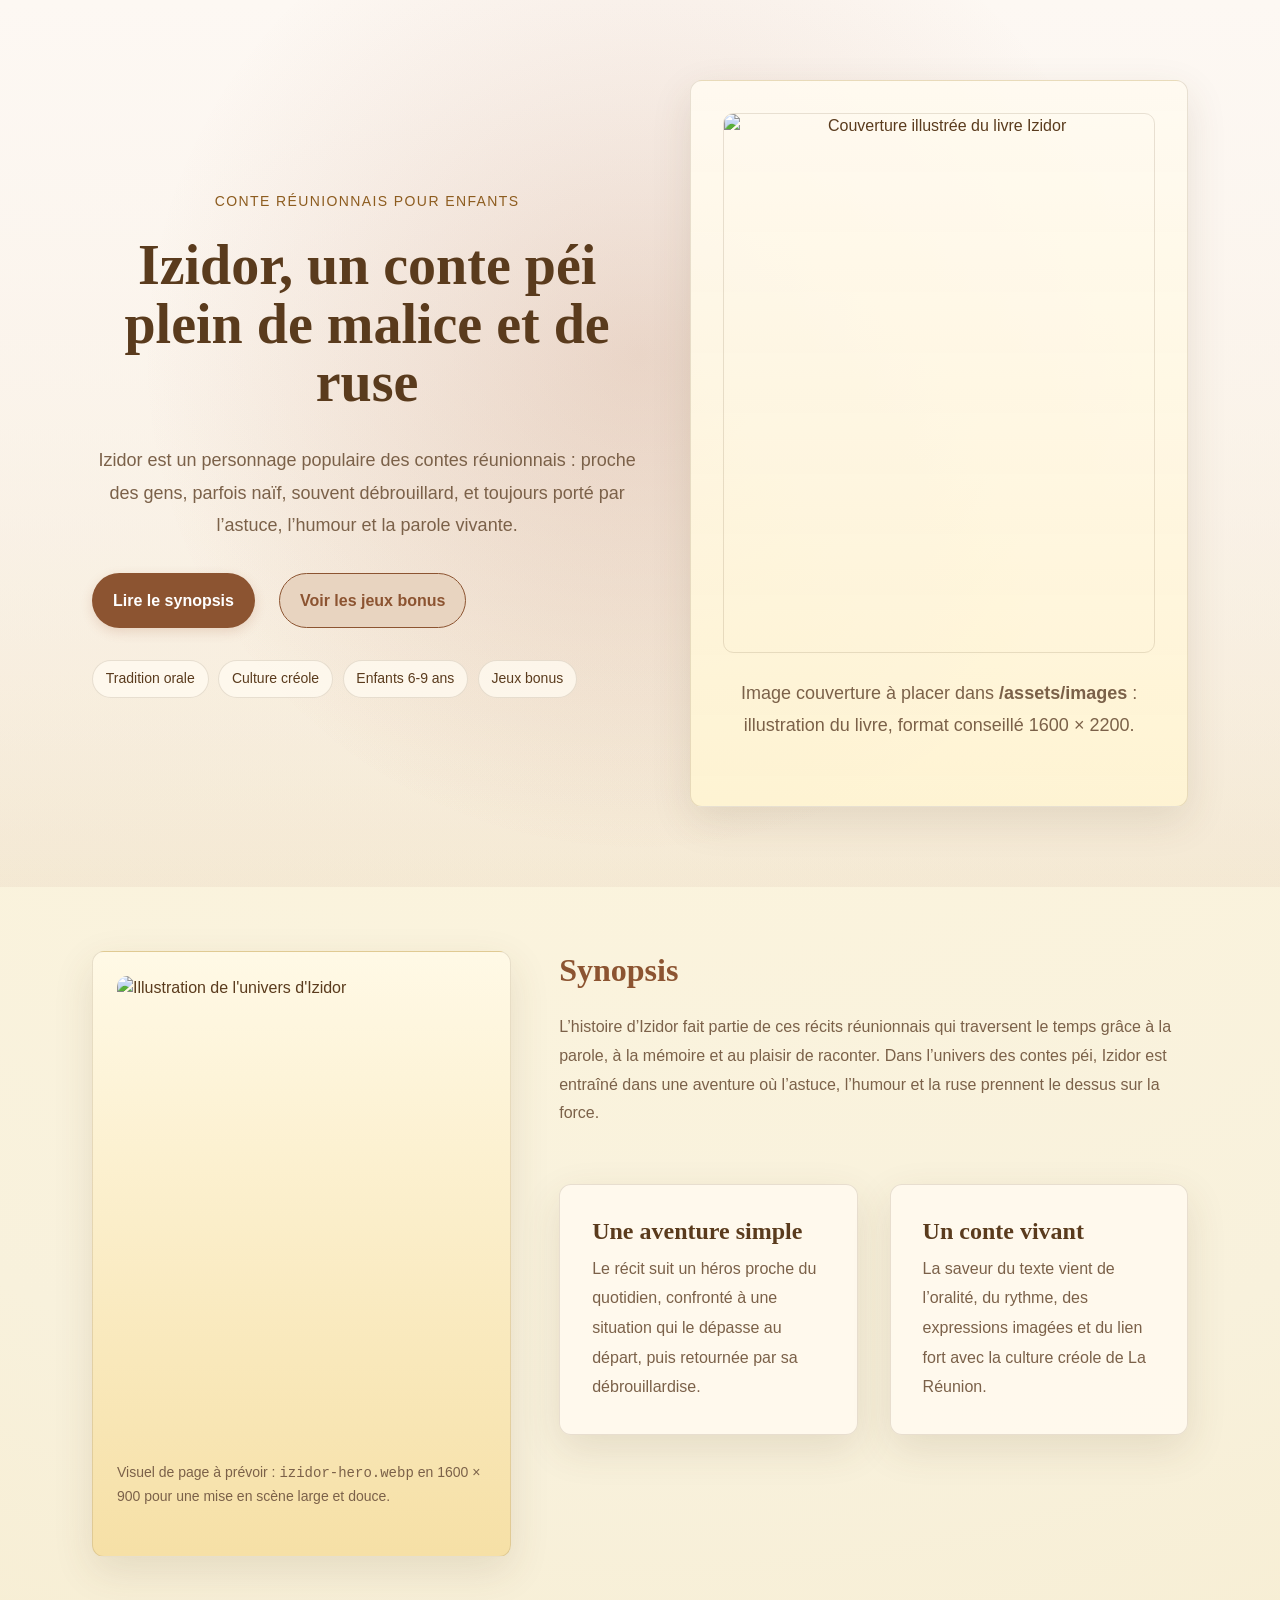
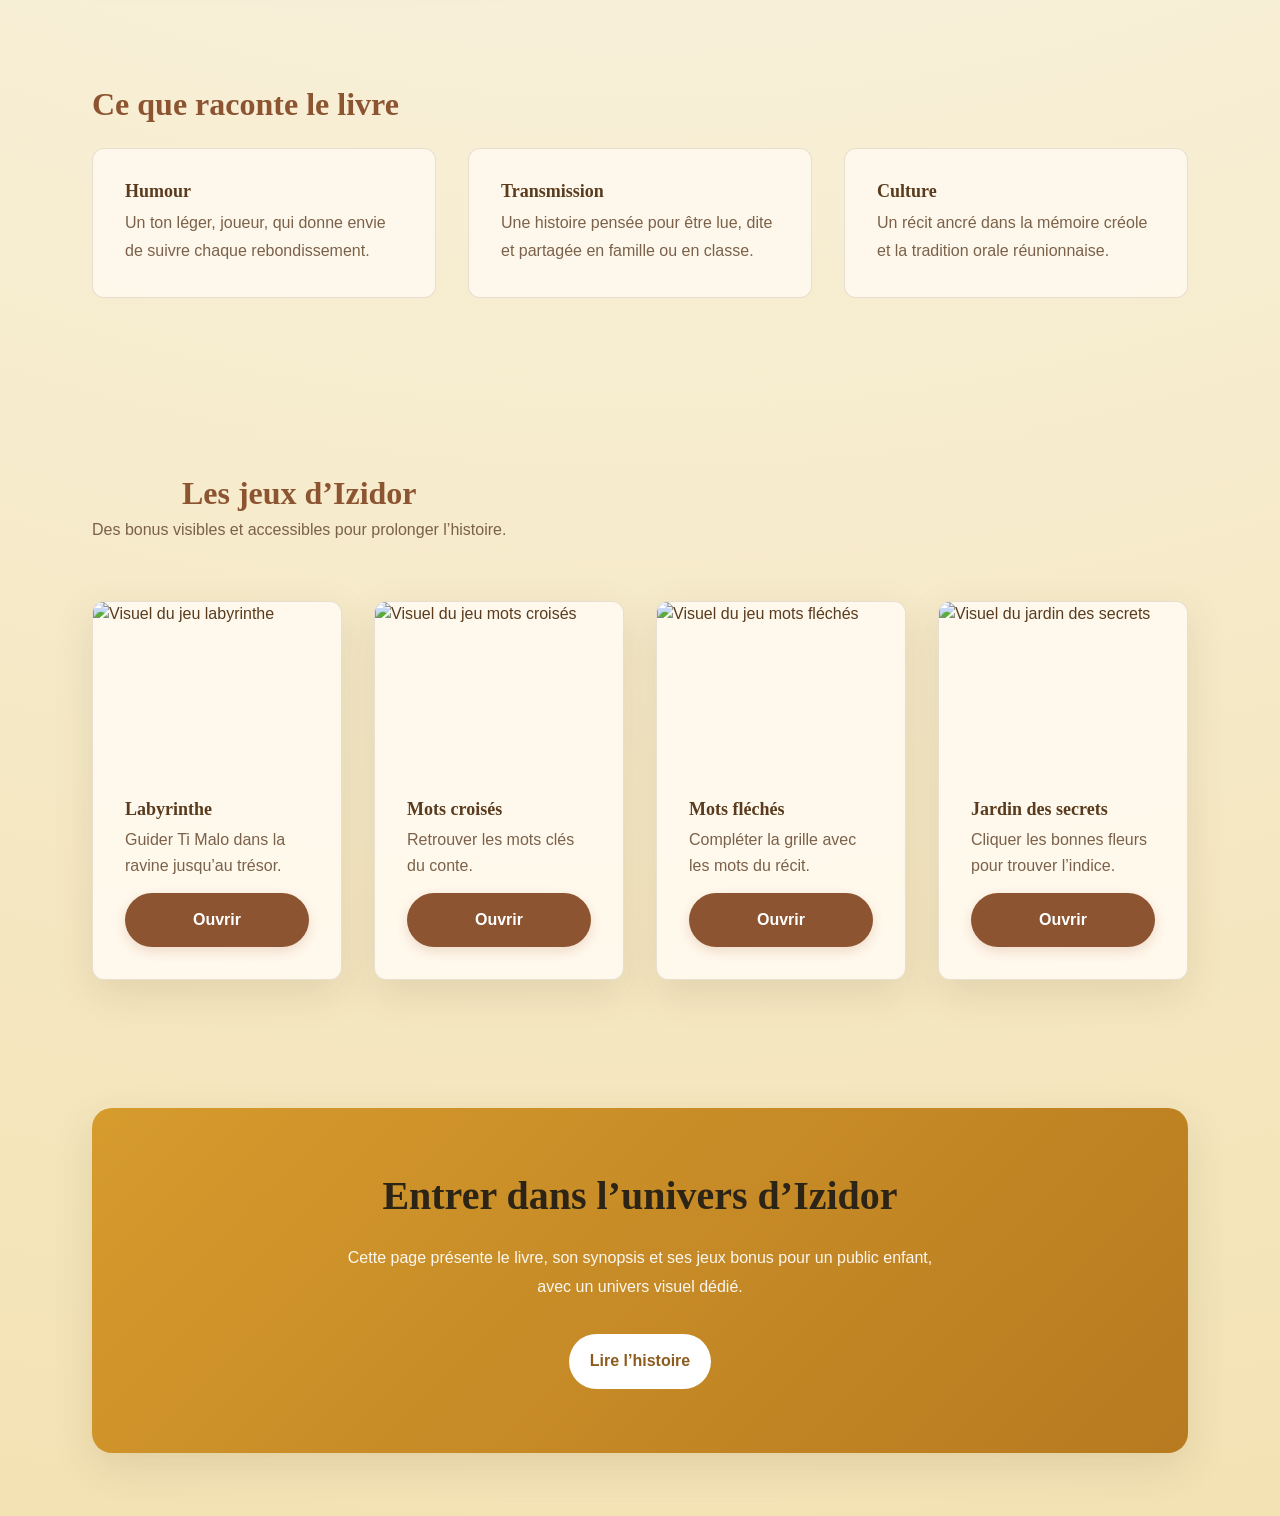
==== commit 6df3e876: "Update index.html" ====
--- a/izidor/index.html
+++ b/izidor/index.html
@@ -3,56 +3,86 @@
 <head>
   <meta charset="UTF-8">
   <meta name="viewport" content="width=device-width, initial-scale=1.0">
-  <title>Izidor — Le trésor d'Izidor</title>
-  <meta name="description" content="L'histoire d'Izidor, un conte réunionnais plein de malice, entre oralité, culture créole et aventure pour enfants.">
-  <meta property="og:title" content="Izidor — Le trésor d'Izidor">
-  <meta property="og:description" content="Conte réunionnais pour enfants, avec histoire, jeux et univers créole.">
+  <title>Izidor — Conte réunionnais pour enfants</title>
+  <meta name="description" content="Découvrez Izidor, un conte réunionnais pour enfants mêlant ruse, humour, tradition orale et culture créole de La Réunion.">
+  <meta property="og:title" content="Izidor — Conte réunionnais pour enfants">
+  <meta property="og:description" content="Synopsis du livre, univers visuel et jeux bonus pour enfants.">
   <meta property="og:type" content="website">
+  <meta property="og:url" content="https://gayarsite.re/izidor/">
   <link rel="stylesheet" href="../assets/commun/css/style.css">
   <link rel="stylesheet" href="../assets/commun/css/theme-izidor.css">
   <style>
+    :root{
+      --iz-bg:#f8f1dc;
+      --iz-surface:#fffaf0;
+      --iz-surface-2:#f4e7c4;
+      --iz-text:#5a3b1d;
+      --iz-muted:#7b6149;
+      --iz-primary:#d69b2d;
+      --iz-primary-2:#8d5c1f;
+      --iz-border:rgba(93,65,32,.14);
+      --iz-shadow:0 14px 40px rgba(93,65,32,.12);
+    }
+    body.theme-izidor{background:radial-gradient(circle at top, #fff7df 0%, var(--iz-bg) 45%, #f3e2b3 100%);color:var(--iz-text)}
+    .container{max-width:1160px;margin:0 auto;padding:0 var(--sp-lg)}
     .hero{padding:var(--sp-2xl) 0 0}
     .hero-inner{display:grid;grid-template-columns:1.05fr .95fr;gap:var(--sp-xl);align-items:center}
-    .hero h1{font-size:clamp(2rem,4vw,3.5rem);margin-bottom:var(--sp-md)}
-    .hero p{color:var(--color-muted);max-width:46rem}
-    .hero-card{background:var(--color-light);border:1px solid var(--color-border);border-radius:var(--radius-lg);padding:var(--sp-lg);box-shadow:var(--shadow-sm)}
-    .hero-img{width:100%;aspect-ratio:4/5;object-fit:cover;border-radius:var(--radius-lg);border:1px solid var(--color-border)}
-    .eyebrow{display:inline-block;font-size:var(--text-sm);letter-spacing:.08em;text-transform:uppercase;color:var(--color-primary);margin-bottom:var(--sp-md)}
+    .eyebrow{display:inline-block;font-size:var(--text-sm);letter-spacing:.1em;text-transform:uppercase;color:var(--iz-primary-2);margin-bottom:var(--sp-md)}
+    .hero h1{font-size:clamp(2.1rem,4.6vw,4rem);line-height:1.05;margin-bottom:var(--sp-md);color:var(--iz-text)}
+    .hero p{font-size:var(--text-lg);line-height:1.8;color:var(--iz-muted);max-width:44rem}
+    .hero-card{background:linear-gradient(180deg, rgba(255,250,240,.95), rgba(255,244,210,.9));border:1px solid var(--iz-border);border-radius:var(--radius-lg);padding:var(--sp-lg);box-shadow:var(--iz-shadow)}
+    .hero-img{width:100%;aspect-ratio:4/5;object-fit:cover;border-radius:calc(var(--radius-lg) - .1rem);border:1px solid var(--iz-border)}
     .btn-row{display:flex;flex-wrap:wrap;gap:var(--sp-md);margin-top:var(--sp-lg)}
-    .btn{display:inline-flex;align-items:center;justify-content:center;padding:.85rem 1.2rem;border-radius:999px;text-decoration:none;font-weight:700;border:1px solid transparent}
-    .btn-primary{background:var(--color-primary);color:#fff}
-    .btn-secondary{background:transparent;border-color:var(--color-border);color:var(--color-text)}
-    .btn-primary:hover{background:#733f22}
-    .btn-secondary:hover{border-color:var(--color-primary);color:var(--color-primary)}
+    .btn{display:inline-flex;align-items:center;justify-content:center;padding:.9rem 1.25rem;border-radius:999px;text-decoration:none;font-weight:700;border:1px solid transparent;transition:transform .2s ease,background .2s ease,color .2s ease,border-color .2s ease}
+    .btn:hover{transform:translateY(-1px)}
+    .btn-primary{background:var(--iz-primary);color:#fff}
+    .btn-primary:hover{background:var(--iz-primary-2)}
+    .btn-secondary{background:rgba(255,250,240,.65);border-color:var(--iz-border);color:var(--iz-text)}
+    .btn-secondary:hover{border-color:var(--iz-primary);color:var(--iz-primary-2)}
     .section{padding:var(--sp-2xl) 0}
+    .section-title{font-size:var(--text-2xl);margin-bottom:var(--sp-md);color:var(--iz-text)}
     .section-title.center{text-align:center}
-    .section-intro{max-width:50rem;color:var(--color-muted);line-height:1.75}
-    .section-intro.center{margin-left:auto;margin-right:auto;text-align:center}
-    .page-grid{display:grid;grid-template-columns:repeat(2,minmax(0,1fr));gap:var(--sp-lg)}
-    .panel{background:var(--color-light);border:1px solid var(--color-border);border-radius:var(--radius-lg);padding:var(--sp-lg);box-shadow:var(--shadow-sm)}
-    .panel h3{font-size:var(--text-xl);margin-bottom:.5rem}
-    .panel p{color:var(--color-muted);margin:0;line-height:1.7}
-    .story-box{background:linear-gradient(135deg,rgba(212,165,116,.12),rgba(255,250,245,.95));border:1px solid var(--color-border);border-radius:var(--radius-lg);padding:var(--sp-xl)}
-    .story-box p{color:var(--color-muted);line-height:1.8;margin:0}
+    .section-intro{max-width:52rem;color:var(--iz-muted);line-height:1.8}
+    .section-intro.center{text-align:center;margin-left:auto;margin-right:auto}
+    .synopsis{display:grid;grid-template-columns:repeat(2,minmax(0,1fr));gap:var(--sp-lg)}
+    .synopsis-card{background:rgba(255,250,240,.88);border:1px solid var(--iz-border);border-radius:var(--radius-lg);padding:var(--sp-lg);box-shadow:var(--iz-shadow)}
+    .synopsis-card h3{font-size:var(--text-xl);margin-bottom:.5rem;color:var(--iz-text)}
+    .synopsis-card p{color:var(--iz-muted);line-height:1.85;margin:0}
+    .book-grid{display:grid;grid-template-columns:.8fr 1.2fr;gap:var(--sp-xl);align-items:start}
+    .book-cover{background:linear-gradient(180deg, #fff9e6, #f6e0a6);border:1px solid var(--iz-border);border-radius:var(--radius-lg);padding:var(--sp-md);box-shadow:var(--iz-shadow)}
+    .book-cover img{width:100%;aspect-ratio:4/5;object-fit:cover;border-radius:calc(var(--radius-lg) - .1rem);display:block}
+    .stack{display:grid;gap:var(--sp-lg)}
     .meta-grid{display:grid;grid-template-columns:repeat(3,minmax(0,1fr));gap:var(--sp-lg)}
-    .meta-card{background:var(--color-light);border:1px solid var(--color-border);border-radius:var(--radius-lg);padding:var(--sp-lg)}
-    .meta-card h3{font-size:var(--text-lg);margin-bottom:.5rem}
-    .meta-card p{margin:0;color:var(--color-muted);line-height:1.7}
-    .card-list{display:grid;grid-template-columns:repeat(auto-fit,minmax(220px,1fr));gap:var(--sp-lg)}
-    .card-link{display:block;text-decoration:none;color:inherit}
-    .game-card{height:100%}
-    .game-card .icon{width:72px;height:72px;border-radius:20px;display:grid;place-items:center;font-size:1.9rem;background:linear-gradient(135deg,rgba(160,82,45,.14),rgba(212,165,116,.24));border:1px solid var(--color-border);margin:0 auto var(--sp-md)}
-    .game-card h3{text-align:center;margin-bottom:.35rem}
-    .game-card p{text-align:center;color:var(--color-muted);margin:0}
-    .game-note{margin-top:var(--sp-sm);font-size:var(--text-sm);color:var(--color-primary);text-align:center}
-    .card-link:hover .game-card{transform:translateY(-2px);box-shadow:var(--shadow-md)}
-    .cta-box{margin:var(--sp-2xl) 0;background:linear-gradient(135deg,var(--color-primary),#7a4526);color:#fff;border-radius:calc(var(--radius-lg) + .5rem);padding:var(--sp-2xl);text-align:center}
-    .cta-box p{max-width:36rem;margin:0 auto var(--sp-lg);color:rgba(255,255,255,.92)}
-    .cta-box .btn{background:#fff;color:var(--color-primary)}
-    .keywords{display:flex;flex-wrap:wrap;gap:.6rem}
-    .keyword{padding:.45rem .8rem;border:1px solid var(--color-border);border-radius:999px;background:var(--color-light);font-size:var(--text-sm)}
-    @media (max-width: 900px){.hero-inner,.page-grid,.meta-grid{grid-template-columns:1fr}}
-    @media (max-width: 640px){.hero{padding:var(--sp-xl) 0 0}.section{padding:var(--sp-xl) 0}.btn-row{flex-direction:column}.btn,.cta-box .btn{width:100%}}
+    .meta-card{background:rgba(255,250,240,.88);border:1px solid var(--iz-border);border-radius:var(--radius-lg);padding:var(--sp-lg)}
+    .meta-card h3{font-size:var(--text-lg);margin-bottom:.45rem;color:var(--iz-text)}
+    .meta-card p{color:var(--iz-muted);line-height:1.75;margin:0}
+    .bonus-wrap{margin-top:var(--sp-xl)}
+    .bonus-head{display:flex;align-items:end;justify-content:space-between;gap:var(--sp-md);margin-bottom:var(--sp-lg)}
+    .bonus-head h2{margin:0}
+    .bonus-grid{display:grid;grid-template-columns:repeat(4,minmax(0,1fr));gap:var(--sp-lg)}
+    .bonus-card{background:rgba(255,250,240,.92);border:1px solid var(--iz-border);border-radius:var(--radius-lg);overflow:hidden;box-shadow:var(--iz-shadow);display:flex;flex-direction:column}
+    .bonus-card img{width:100%;aspect-ratio:3/2;object-fit:cover;display:block}
+    .bonus-card .content{padding:var(--sp-lg);display:grid;gap:.4rem}
+    .bonus-card h3{margin:0;font-size:var(--text-lg);color:var(--iz-text)}
+    .bonus-card p{margin:0;color:var(--iz-muted);line-height:1.65}
+    .bonus-card a{margin-top:.4rem}
+    .pill-row{display:flex;flex-wrap:wrap;gap:.6rem;margin-top:var(--sp-lg)}
+    .pill{display:inline-flex;align-items:center;border:1px solid var(--iz-border);border-radius:999px;padding:.45rem .8rem;background:rgba(255,250,240,.8);font-size:var(--text-sm);color:var(--iz-text)}
+    .cta-box{margin:var(--sp-2xl) 0;background:linear-gradient(135deg,var(--iz-primary),#b77a20);color:#fff;border-radius:calc(var(--radius-lg) + .5rem);padding:var(--sp-2xl);text-align:center;box-shadow:var(--iz-shadow)}
+    .cta-box p{max-width:38rem;margin:0 auto var(--sp-lg);color:rgba(255,255,255,.93);line-height:1.8}
+    .cta-box .btn{background:#fff;color:var(--iz-primary-2)}
+    .cta-box .btn:hover{background:#fff6d8}
+    .cover-note{font-size:var(--text-sm);color:var(--iz-muted);line-height:1.65;margin-top:var(--sp-md)}
+    @media (max-width: 980px){
+      .hero-inner,.book-grid,.synopsis,.meta-grid,.bonus-grid{grid-template-columns:1fr}
+    }
+    @media (max-width: 640px){
+      .hero{padding:var(--sp-xl) 0 0}
+      .section{padding:var(--sp-xl) 0}
+      .bonus-head{flex-direction:column;align-items:flex-start}
+      .btn-row{flex-direction:column}
+      .btn,.cta-box .btn{width:100%}
+    }
   </style>
 </head>
 <body class="theme-izidor">
@@ -60,76 +90,114 @@
     <section class="hero">
       <div class="container hero-inner">
         <div>
-          <span class="eyebrow">Conte réunionnais</span>
-          <h1>L’histoire d’Izidor, un conte réunionnais plein de malice</h1>
-          <p>L’histoire d’Izidor fait partie de ces récits réunionnais qui traversent le temps grâce à la parole, à la mémoire et au plaisir de raconter. Dans l’univers des contes péi, Izidor est un personnage simple, proche du peuple, souvent entraîné dans une aventure où l’astuce, l’humour et la ruse prennent le dessus sur la force.</p>
+          <span class="eyebrow">Conte réunionnais pour enfants</span>
+          <h1>Izidor, un conte péi plein de malice et de ruse</h1>
+          <p>Izidor est un personnage populaire des contes réunionnais : proche des gens, parfois naïf, souvent débrouillard, et toujours porté par l’astuce, l’humour et la parole vivante.</p>
           <div class="btn-row">
-            <a href="fr/index.html" class="btn btn-primary">Lire l’histoire</a>
-            <a href="jeux/index.html" class="btn btn-secondary">Voir les jeux</a>
-          </div>
-          <div class="keywords" style="margin-top:var(--sp-lg)">
-            <span class="keyword">conte réunionnais</span>
-            <span class="keyword">tradition orale</span>
-            <span class="keyword">rakontaz zistoir</span>
-            <span class="keyword">patrimoine créole</span>
-          </div>
-        </div>
-        <aside class="hero-card">
-          <img class="hero-img" src="../assets/images/izidor-hero.webp" alt="Izidor, Ti Malo et leur univers réunionnais">
-          <p style="margin-top:var(--sp-md);color:var(--color-muted);line-height:1.7">Image à placer dans <strong>/assets/images</strong> : <code>izidor-hero.webp</code> — format recommandé 1600 × 900.</p>
+            <a href="fr/index.html" class="btn btn-primary">Lire le synopsis</a>
+            <a href="jeux/index.html" class="btn btn-secondary">Voir les jeux bonus</a>
+          </div>
+          <div class="pill-row">
+            <span class="pill">Tradition orale</span>
+            <span class="pill">Culture créole</span>
+            <span class="pill">Enfants 6-9 ans</span>
+            <span class="pill">Jeux bonus</span>
+          </div>
+        </div>
+        <aside class="hero-card" aria-label="Couverture du livre Izidor">
+          <img class="hero-img" src="../assets/images/izidor-cover.webp" alt="Couverture illustrée du livre Izidor">
+          <p class="cover-note">Image couverture à placer dans <strong>/assets/images</strong> : illustration du livre, format conseillé 1600 × 2200.</p>
         </aside>
+      </div>
+    </section>
+
+    <section class="section">
+      <div class="container book-grid">
+        <div class="book-cover">
+          <img src="../assets/images/izidor-hero.webp" alt="Illustration de l'univers d'Izidor">
+          <p class="cover-note">Visuel de page à prévoir : <code>izidor-hero.webp</code> en 1600 × 900 pour une mise en scène large et douce.</p>
+        </div>
+        <div class="stack">
+          <div>
+            <h2 class="section-title">Synopsis</h2>
+            <p class="section-intro">L’histoire d’Izidor fait partie de ces récits réunionnais qui traversent le temps grâce à la parole, à la mémoire et au plaisir de raconter. Dans l’univers des contes péi, Izidor est entraîné dans une aventure où l’astuce, l’humour et la ruse prennent le dessus sur la force.</p>
+          </div>
+          <div class="synopsis">
+            <article class="synopsis-card">
+              <h3>Une aventure simple</h3>
+              <p>Le récit suit un héros proche du quotidien, confronté à une situation qui le dépasse au départ, puis retournée par sa débrouillardise.</p>
+            </article>
+            <article class="synopsis-card">
+              <h3>Un conte vivant</h3>
+              <p>La saveur du texte vient de l’oralité, du rythme, des expressions imagées et du lien fort avec la culture créole de La Réunion.</p>
+            </article>
+          </div>
+        </div>
       </div>
     </section>
 
     <section class="section">
       <div class="container">
-        <h2 class="section-title center">Les jeux d’Izidor</h2>
-        <p class="section-intro center">Quatre mini-jeux pour prolonger l’histoire, centré et pensé pour mobile, tablette et ordinateur.</p>
-        <div class="card-list">
-          <a href="jeux/labyrinthe.html" class="card-link"><article class="panel game-card"><div class="icon">🧩</div><h3>Labyrinthe</h3><p>Guider Ti Malo dans la ravine jusqu’au trésor.</p><p class="game-note">Image : <code>izidor-labyrinthe.webp</code> — 1200 × 800</p></article></a>
-          <a href="jeux/mots-croises.html" class="card-link"><article class="panel game-card"><div class="icon">✍️</div><h3>Mots croisés</h3><p>Retrouver les mots clés de l’histoire.</p><p class="game-note">Image : <code>izidor-mots-croises.webp</code> — 1200 × 800</p></article></a>
-          <a href="jeux/mots-fleches.html" class="card-link"><article class="panel game-card"><div class="icon">🔤</div><h3>Mots fléchés</h3><p>Compléter la grille avec les bons mots.</p><p class="game-note">Image : <code>izidor-mots-fleches.webp</code> — 1200 × 800</p></article></a>
-          <a href="jeux/jardin-secrets.html" class="card-link"><article class="panel game-card"><div class="icon">🌱</div><h3>Jardin des secrets</h3><p>Cliquer les bonnes fleurs pour trouver l’indice.</p><p class="game-note">Image : <code>izidor-jardin-secrets.webp</code> — 1200 × 800</p></article></a>
+        <h2 class="section-title">Ce que raconte le livre</h2>
+        <div class="meta-grid">
+          <article class="meta-card"><h3>Humour</h3><p>Un ton léger, joueur, qui donne envie de suivre chaque rebondissement.</p></article>
+          <article class="meta-card"><h3>Transmission</h3><p>Une histoire pensée pour être lue, dite et partagée en famille ou en classe.</p></article>
+          <article class="meta-card"><h3>Culture</h3><p>Un récit ancré dans la mémoire créole et la tradition orale réunionnaise.</p></article>
         </div>
       </div>
     </section>
 
     <section class="section">
       <div class="container">
-        <h2 class="section-title">Une histoire enracinée dans la culture réunionnaise</h2>
-        <div class="page-grid">
-          <div class="story-box">
-            <p>À La Réunion, les contes ne servent pas seulement à divertir. Ils transmettent une manière de voir le monde, des valeurs, des avertissements et un lien fort avec la langue créole. L’histoire d’Izidor s’inscrit dans cette tradition du rakontaz zistoir, où les anciens racontaient le soir des histoires aux enfants, autour d’une parole vivante, savoureuse et pleine de sagesse.</p>
-          </div>
-          <div class="story-box">
-            <p>Izidor est souvent présenté comme un personnage rusé, parfois naïf, parfois débrouillard, mais toujours humain. Il évolue dans un décor qui rappelle la vie lontan, avec des situations du quotidien, des difficultés, des rencontres inattendues et des retournements de situation.</p>
-          </div>
-        </div>
-      </div>
-    </section>
-
-    <section class="section">
-      <div class="container">
-        <h2 class="section-title">Le personnage d’Izidor</h2>
-        <div class="meta-grid">
-          <article class="meta-card"><h3>Simple</h3><p>Proche des gens ordinaires, loin des héros puissants.</p></article>
-          <article class="meta-card"><h3>Rusé</h3><p>Il s’en sort souvent grâce à l’astuce et à l’observation.</p></article>
-          <article class="meta-card"><h3>Populaire</h3><p>Un personnage qui reflète la culture et l’humour créole.</p></article>
-        </div>
-      </div>
-    </section>
-
-    <section class="section">
-      <div class="container">
-        <h2 class="section-title">Pourquoi l’histoire plaît autant</h2>
-        <p class="section-intro">L’histoire d’Izidor séduit parce qu’elle est facile à comprendre, mais riche de sens. Elle parle de peur, de ruse, d’erreur, de courage, de justice et de débrouillardise, avec une couleur locale unique.</p>
+        <div class="bonus-wrap">
+          <div class="bonus-head">
+            <div>
+              <h2 class="section-title center" style="margin-bottom:.2rem">Les jeux d’Izidor</h2>
+              <p class="section-intro center">Des bonus visibles et accessibles pour prolonger l’histoire.</p>
+            </div>
+          </div>
+          <div class="bonus-grid">
+            <article class="bonus-card">
+              <img src="../assets/images/izidor-labyrinthe.webp" alt="Visuel du jeu labyrinthe">
+              <div class="content">
+                <h3>Labyrinthe</h3>
+                <p>Guider Ti Malo dans la ravine jusqu’au trésor.</p>
+                <a class="btn btn-primary" href="jeux/labyrinthe.html">Ouvrir</a>
+              </div>
+            </article>
+            <article class="bonus-card">
+              <img src="../assets/images/izidor-mots-croises.webp" alt="Visuel du jeu mots croisés">
+              <div class="content">
+                <h3>Mots croisés</h3>
+                <p>Retrouver les mots clés du conte.</p>
+                <a class="btn btn-primary" href="jeux/mots-croises.html">Ouvrir</a>
+              </div>
+            </article>
+            <article class="bonus-card">
+              <img src="../assets/images/izidor-mots-fleches.webp" alt="Visuel du jeu mots fléchés">
+              <div class="content">
+                <h3>Mots fléchés</h3>
+                <p>Compléter la grille avec les mots du récit.</p>
+                <a class="btn btn-primary" href="jeux/mots-fleches.html">Ouvrir</a>
+              </div>
+            </article>
+            <article class="bonus-card">
+              <img src="../assets/images/izidor-jardin-secrets.webp" alt="Visuel du jardin des secrets">
+              <div class="content">
+                <h3>Jardin des secrets</h3>
+                <p>Cliquer les bonnes fleurs pour trouver l’indice.</p>
+                <a class="btn btn-primary" href="jeux/jardin-secrets.html">Ouvrir</a>
+              </div>
+            </article>
+          </div>
+        </div>
       </div>
     </section>
 
     <section class="container">
       <div class="cta-box">
-        <h2>Commencer avec Izidor</h2>
-        <p>Lis le conte puis ouvre les jeux pour prolonger l’univers.</p>
+        <h2>Entrer dans l’univers d’Izidor</h2>
+        <p>Cette page présente le livre, son synopsis et ses jeux bonus pour un public enfant, avec un univers visuel dédié.</p>
         <a class="btn" href="fr/index.html">Lire l’histoire</a>
       </div>
     </section>
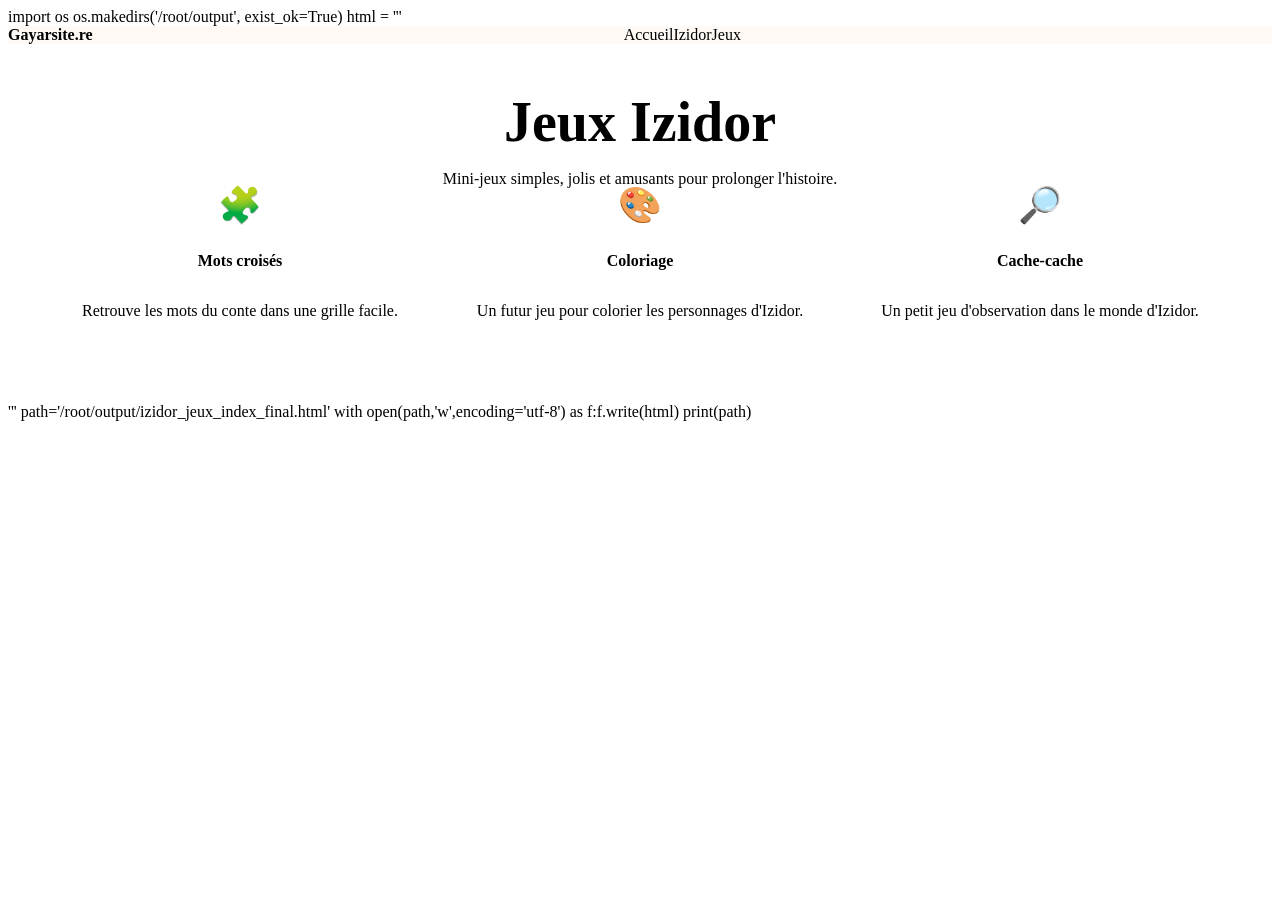
==== commit 70989167: "Add files via upload" ====
--- a/izidor/index.html
+++ b/izidor/index.html
@@ -1,206 +1,89 @@
-<!DOCTYPE html>
+import os
+os.makedirs('/root/output', exist_ok=True)
+html = '''<!DOCTYPE html>
 <html lang="fr">
 <head>
   <meta charset="UTF-8">
   <meta name="viewport" content="width=device-width, initial-scale=1.0">
-  <title>Izidor — Conte réunionnais pour enfants</title>
-  <meta name="description" content="Découvrez Izidor, un conte réunionnais pour enfants mêlant ruse, humour, tradition orale et culture créole de La Réunion.">
-  <meta property="og:title" content="Izidor — Conte réunionnais pour enfants">
-  <meta property="og:description" content="Synopsis du livre, univers visuel et jeux bonus pour enfants.">
-  <meta property="og:type" content="website">
-  <meta property="og:url" content="https://gayarsite.re/izidor/">
-  <link rel="stylesheet" href="../assets/commun/css/style.css">
-  <link rel="stylesheet" href="../assets/commun/css/theme-izidor.css">
+  <title>Jeux Izidor — Gayarsite.re</title>
+  <meta name="description" content="Mini-jeux de l'univers Izidor pour enfants.">
+  <link rel="stylesheet" href="../../../assets/commun/css/style.css">
+  <link rel="stylesheet" href="../../../assets/commun/css/theme-izidor.css">
   <style>
-    :root{
-      --iz-bg:#f8f1dc;
-      --iz-surface:#fffaf0;
-      --iz-surface-2:#f4e7c4;
-      --iz-text:#5a3b1d;
-      --iz-muted:#7b6149;
-      --iz-primary:#d69b2d;
-      --iz-primary-2:#8d5c1f;
-      --iz-border:rgba(93,65,32,.14);
-      --iz-shadow:0 14px 40px rgba(93,65,32,.12);
-    }
-    body.theme-izidor{background:radial-gradient(circle at top, #fff7df 0%, var(--iz-bg) 45%, #f3e2b3 100%);color:var(--iz-text)}
-    .container{max-width:1160px;margin:0 auto;padding:0 var(--sp-lg)}
-    .hero{padding:var(--sp-2xl) 0 0}
-    .hero-inner{display:grid;grid-template-columns:1.05fr .95fr;gap:var(--sp-xl);align-items:center}
-    .eyebrow{display:inline-block;font-size:var(--text-sm);letter-spacing:.1em;text-transform:uppercase;color:var(--iz-primary-2);margin-bottom:var(--sp-md)}
-    .hero h1{font-size:clamp(2.1rem,4.6vw,4rem);line-height:1.05;margin-bottom:var(--sp-md);color:var(--iz-text)}
-    .hero p{font-size:var(--text-lg);line-height:1.8;color:var(--iz-muted);max-width:44rem}
-    .hero-card{background:linear-gradient(180deg, rgba(255,250,240,.95), rgba(255,244,210,.9));border:1px solid var(--iz-border);border-radius:var(--radius-lg);padding:var(--sp-lg);box-shadow:var(--iz-shadow)}
-    .hero-img{width:100%;aspect-ratio:4/5;object-fit:cover;border-radius:calc(var(--radius-lg) - .1rem);border:1px solid var(--iz-border)}
-    .btn-row{display:flex;flex-wrap:wrap;gap:var(--sp-md);margin-top:var(--sp-lg)}
-    .btn{display:inline-flex;align-items:center;justify-content:center;padding:.9rem 1.25rem;border-radius:999px;text-decoration:none;font-weight:700;border:1px solid transparent;transition:transform .2s ease,background .2s ease,color .2s ease,border-color .2s ease}
-    .btn:hover{transform:translateY(-1px)}
-    .btn-primary{background:var(--iz-primary);color:#fff}
-    .btn-primary:hover{background:var(--iz-primary-2)}
-    .btn-secondary{background:rgba(255,250,240,.65);border-color:var(--iz-border);color:var(--iz-text)}
-    .btn-secondary:hover{border-color:var(--iz-primary);color:var(--iz-primary-2)}
-    .section{padding:var(--sp-2xl) 0}
-    .section-title{font-size:var(--text-2xl);margin-bottom:var(--sp-md);color:var(--iz-text)}
-    .section-title.center{text-align:center}
-    .section-intro{max-width:52rem;color:var(--iz-muted);line-height:1.8}
-    .section-intro.center{text-align:center;margin-left:auto;margin-right:auto}
-    .synopsis{display:grid;grid-template-columns:repeat(2,minmax(0,1fr));gap:var(--sp-lg)}
-    .synopsis-card{background:rgba(255,250,240,.88);border:1px solid var(--iz-border);border-radius:var(--radius-lg);padding:var(--sp-lg);box-shadow:var(--iz-shadow)}
-    .synopsis-card h3{font-size:var(--text-xl);margin-bottom:.5rem;color:var(--iz-text)}
-    .synopsis-card p{color:var(--iz-muted);line-height:1.85;margin:0}
-    .book-grid{display:grid;grid-template-columns:.8fr 1.2fr;gap:var(--sp-xl);align-items:start}
-    .book-cover{background:linear-gradient(180deg, #fff9e6, #f6e0a6);border:1px solid var(--iz-border);border-radius:var(--radius-lg);padding:var(--sp-md);box-shadow:var(--iz-shadow)}
-    .book-cover img{width:100%;aspect-ratio:4/5;object-fit:cover;border-radius:calc(var(--radius-lg) - .1rem);display:block}
-    .stack{display:grid;gap:var(--sp-lg)}
-    .meta-grid{display:grid;grid-template-columns:repeat(3,minmax(0,1fr));gap:var(--sp-lg)}
-    .meta-card{background:rgba(255,250,240,.88);border:1px solid var(--iz-border);border-radius:var(--radius-lg);padding:var(--sp-lg)}
-    .meta-card h3{font-size:var(--text-lg);margin-bottom:.45rem;color:var(--iz-text)}
-    .meta-card p{color:var(--iz-muted);line-height:1.75;margin:0}
-    .bonus-wrap{margin-top:var(--sp-xl)}
-    .bonus-head{display:flex;align-items:end;justify-content:space-between;gap:var(--sp-md);margin-bottom:var(--sp-lg)}
-    .bonus-head h2{margin:0}
-    .bonus-grid{display:grid;grid-template-columns:repeat(4,minmax(0,1fr));gap:var(--sp-lg)}
-    .bonus-card{background:rgba(255,250,240,.92);border:1px solid var(--iz-border);border-radius:var(--radius-lg);overflow:hidden;box-shadow:var(--iz-shadow);display:flex;flex-direction:column}
-    .bonus-card img{width:100%;aspect-ratio:3/2;object-fit:cover;display:block}
-    .bonus-card .content{padding:var(--sp-lg);display:grid;gap:.4rem}
-    .bonus-card h3{margin:0;font-size:var(--text-lg);color:var(--iz-text)}
-    .bonus-card p{margin:0;color:var(--iz-muted);line-height:1.65}
-    .bonus-card a{margin-top:.4rem}
-    .pill-row{display:flex;flex-wrap:wrap;gap:.6rem;margin-top:var(--sp-lg)}
-    .pill{display:inline-flex;align-items:center;border:1px solid var(--iz-border);border-radius:999px;padding:.45rem .8rem;background:rgba(255,250,240,.8);font-size:var(--text-sm);color:var(--iz-text)}
-    .cta-box{margin:var(--sp-2xl) 0;background:linear-gradient(135deg,var(--iz-primary),#b77a20);color:#fff;border-radius:calc(var(--radius-lg) + .5rem);padding:var(--sp-2xl);text-align:center;box-shadow:var(--iz-shadow)}
-    .cta-box p{max-width:38rem;margin:0 auto var(--sp-lg);color:rgba(255,255,255,.93);line-height:1.8}
-    .cta-box .btn{background:#fff;color:var(--iz-primary-2)}
-    .cta-box .btn:hover{background:#fff6d8}
-    .cover-note{font-size:var(--text-sm);color:var(--iz-muted);line-height:1.65;margin-top:var(--sp-md)}
-    @media (max-width: 980px){
-      .hero-inner,.book-grid,.synopsis,.meta-grid,.bonus-grid{grid-template-columns:1fr}
-    }
-    @media (max-width: 640px){
-      .hero{padding:var(--sp-xl) 0 0}
-      .section{padding:var(--sp-xl) 0}
-      .bonus-head{flex-direction:column;align-items:flex-start}
-      .btn-row{flex-direction:column}
-      .btn,.cta-box .btn{width:100%}
-    }
+    body.theme-izidor main{max-width:none}
+    body.theme-izidor .container{max-width:1200px;margin:0 auto;padding:0 var(--sp-lg)}
+    body.theme-izidor section.hero, body.theme-izidor section{text-align:center}
+    body.theme-izidor .section-intro, body.theme-izidor .intro-band p{max-width:52rem;margin-left:auto;margin-right:auto}
+    body.theme-izidor .btn-row, body.theme-izidor .hero-actions, body.theme-izidor .action-row{display:flex;flex-wrap:wrap;gap:var(--sp-md);justify-content:center}
+    body.theme-izidor .games-grid{display:grid;grid-template-columns:repeat(auto-fit,minmax(240px,1fr));gap:var(--sp-lg)}
+    body.theme-izidor .game-card{background:linear-gradient(135deg,var(--color-light) 0%,rgba(232,212,192,.22) 100%);border:1px solid var(--color-border);border-radius:var(--radius-lg);box-shadow:var(--shadow-md);padding:var(--sp-lg);text-decoration:none;color:inherit;transition:transform var(--transition-normal),box-shadow var(--transition-normal);display:flex;flex-direction:column;gap:.75rem;align-items:center}
+    body.theme-izidor .game-card:hover{transform:translateY(-4px);box-shadow:var(--shadow-lg);text-decoration:none}
+    body.theme-izidor .game-card .icon{font-size:2.2rem;line-height:1}
+    body.theme-izidor .game-card h3{color:var(--color-primary);margin-bottom:.25rem}
+    body.theme-izidor .game-card p{max-width:24rem;margin-left:auto;margin-right:auto;color:var(--color-muted)}
+    body.theme-izidor .cta-box{background:linear-gradient(135deg,var(--color-primary) 0%,var(--color-accent) 100%);color:#fff;border-radius:calc(var(--radius-lg) + 4px);box-shadow:var(--shadow-lg);padding:var(--sp-xl);text-align:center;max-width:900px;margin:var(--sp-2xl) auto}
+    body.theme-izidor .cta-box p{color:rgba(255,255,255,.95);max-width:42rem;margin-left:auto;margin-right:auto}
+    body.theme-izidor .cta-box .btn{background:#fff;color:var(--color-primary)}
+    body.theme-izidor .cta-box .btn:hover{box-shadow:var(--shadow-md)}
+    @media (max-width:768px){body.theme-izidor .container{padding:0 var(--sp-md)}body.theme-izidor .games-grid{grid-template-columns:1fr}}
   </style>
 </head>
 <body class="theme-izidor">
-  <main id="contenu">
+  <header>
+    <div class="header-content">
+      <a class="logo" href="../../../index.html">Gayarsite.re</a>
+      <button class="menu-toggle" aria-label="Ouvrir le menu">☰</button>
+      <nav>
+        <a href="../../../index.html">Accueil</a>
+        <a href="../index.html">Izidor</a>
+        <a class="active" href="index.html">Jeux</a>
+      </nav>
+      <div class="header-controls"></div>
+    </div>
+  </header>
+
+  <main>
     <section class="hero">
-      <div class="container hero-inner">
-        <div>
-          <span class="eyebrow">Conte réunionnais pour enfants</span>
-          <h1>Izidor, un conte péi plein de malice et de ruse</h1>
-          <p>Izidor est un personnage populaire des contes réunionnais : proche des gens, parfois naïf, souvent débrouillard, et toujours porté par l’astuce, l’humour et la parole vivante.</p>
-          <div class="btn-row">
-            <a href="fr/index.html" class="btn btn-primary">Lire le synopsis</a>
-            <a href="jeux/index.html" class="btn btn-secondary">Voir les jeux bonus</a>
-          </div>
-          <div class="pill-row">
-            <span class="pill">Tradition orale</span>
-            <span class="pill">Culture créole</span>
-            <span class="pill">Enfants 6-9 ans</span>
-            <span class="pill">Jeux bonus</span>
-          </div>
-        </div>
-        <aside class="hero-card" aria-label="Couverture du livre Izidor">
-          <img class="hero-img" src="../assets/images/izidor-cover.webp" alt="Couverture illustrée du livre Izidor">
-          <p class="cover-note">Image couverture à placer dans <strong>/assets/images</strong> : illustration du livre, format conseillé 1600 × 2200.</p>
-        </aside>
+      <div class="container">
+        <h1>Jeux Izidor</h1>
+        <p>Mini-jeux simples, jolis et amusants pour prolonger l'histoire.</p>
       </div>
     </section>
 
     <section class="section">
-      <div class="container book-grid">
-        <div class="book-cover">
-          <img src="../assets/images/izidor-hero.webp" alt="Illustration de l'univers d'Izidor">
-          <p class="cover-note">Visuel de page à prévoir : <code>izidor-hero.webp</code> en 1600 × 900 pour une mise en scène large et douce.</p>
-        </div>
-        <div class="stack">
-          <div>
-            <h2 class="section-title">Synopsis</h2>
-            <p class="section-intro">L’histoire d’Izidor fait partie de ces récits réunionnais qui traversent le temps grâce à la parole, à la mémoire et au plaisir de raconter. Dans l’univers des contes péi, Izidor est entraîné dans une aventure où l’astuce, l’humour et la ruse prennent le dessus sur la force.</p>
-          </div>
-          <div class="synopsis">
-            <article class="synopsis-card">
-              <h3>Une aventure simple</h3>
-              <p>Le récit suit un héros proche du quotidien, confronté à une situation qui le dépasse au départ, puis retournée par sa débrouillardise.</p>
-            </article>
-            <article class="synopsis-card">
-              <h3>Un conte vivant</h3>
-              <p>La saveur du texte vient de l’oralité, du rythme, des expressions imagées et du lien fort avec la culture créole de La Réunion.</p>
-            </article>
-          </div>
+      <div class="container">
+        <div class="games-grid">
+          <a class="game-card" href="mots-croises.html">
+            <div class="icon">🧩</div>
+            <h3>Mots croisés</h3>
+            <p>Retrouve les mots du conte dans une grille facile.</p>
+          </a>
+          <a class="game-card" href="#">
+            <div class="icon">🎨</div>
+            <h3>Coloriage</h3>
+            <p>Un futur jeu pour colorier les personnages d'Izidor.</p>
+          </a>
+          <a class="game-card" href="#">
+            <div class="icon">🔎</div>
+            <h3>Cache-cache</h3>
+            <p>Un petit jeu d'observation dans le monde d'Izidor.</p>
+          </a>
         </div>
       </div>
     </section>
 
     <section class="section">
       <div class="container">
-        <h2 class="section-title">Ce que raconte le livre</h2>
-        <div class="meta-grid">
-          <article class="meta-card"><h3>Humour</h3><p>Un ton léger, joueur, qui donne envie de suivre chaque rebondissement.</p></article>
-          <article class="meta-card"><h3>Transmission</h3><p>Une histoire pensée pour être lue, dite et partagée en famille ou en classe.</p></article>
-          <article class="meta-card"><h3>Culture</h3><p>Un récit ancré dans la mémoire créole et la tradition orale réunionnaise.</p></article>
+        <div class="cta-box">
+          <h2>Retour à Izidor</h2>
+          <p>Tu peux revenir à la page de l'univers pour relire l'histoire ou découvrir les personnages.</p>
+          <a class="btn" href="../index.html">Retour</a>
         </div>
-      </div>
-    </section>
-
-    <section class="section">
-      <div class="container">
-        <div class="bonus-wrap">
-          <div class="bonus-head">
-            <div>
-              <h2 class="section-title center" style="margin-bottom:.2rem">Les jeux d’Izidor</h2>
-              <p class="section-intro center">Des bonus visibles et accessibles pour prolonger l’histoire.</p>
-            </div>
-          </div>
-          <div class="bonus-grid">
-            <article class="bonus-card">
-              <img src="../assets/images/izidor-labyrinthe.webp" alt="Visuel du jeu labyrinthe">
-              <div class="content">
-                <h3>Labyrinthe</h3>
-                <p>Guider Ti Malo dans la ravine jusqu’au trésor.</p>
-                <a class="btn btn-primary" href="jeux/labyrinthe.html">Ouvrir</a>
-              </div>
-            </article>
-            <article class="bonus-card">
-              <img src="../assets/images/izidor-mots-croises.webp" alt="Visuel du jeu mots croisés">
-              <div class="content">
-                <h3>Mots croisés</h3>
-                <p>Retrouver les mots clés du conte.</p>
-                <a class="btn btn-primary" href="jeux/mots-croises.html">Ouvrir</a>
-              </div>
-            </article>
-            <article class="bonus-card">
-              <img src="../assets/images/izidor-mots-fleches.webp" alt="Visuel du jeu mots fléchés">
-              <div class="content">
-                <h3>Mots fléchés</h3>
-                <p>Compléter la grille avec les mots du récit.</p>
-                <a class="btn btn-primary" href="jeux/mots-fleches.html">Ouvrir</a>
-              </div>
-            </article>
-            <article class="bonus-card">
-              <img src="../assets/images/izidor-jardin-secrets.webp" alt="Visuel du jardin des secrets">
-              <div class="content">
-                <h3>Jardin des secrets</h3>
-                <p>Cliquer les bonnes fleurs pour trouver l’indice.</p>
-                <a class="btn btn-primary" href="jeux/jardin-secrets.html">Ouvrir</a>
-              </div>
-            </article>
-          </div>
-        </div>
-      </div>
-    </section>
-
-    <section class="container">
-      <div class="cta-box">
-        <h2>Entrer dans l’univers d’Izidor</h2>
-        <p>Cette page présente le livre, son synopsis et ses jeux bonus pour un public enfant, avec un univers visuel dédié.</p>
-        <a class="btn" href="fr/index.html">Lire l’histoire</a>
       </div>
     </section>
   </main>
 </body>
-</html>
+</html>'''
+path='/root/output/izidor_jeux_index_final.html'
+with open(path,'w',encoding='utf-8') as f:f.write(html)
+print(path)
--- a/assets/commun/css/style.css
+++ b/assets/commun/css/style.css
@@ -1,13 +1,9 @@
-/* ============================================
-   GAYARSITE.RE - DESIGN SYSTEM GLOBAL
-   Socle commun à tous les univers narratifs
-   ============================================ */
-
-:root {
+import os, json
+os.makedirs('/root/output', exist_ok=True)
+css = r''':root {
   --font-serif: 'Georgia', 'Garamond', serif;
   --font-sans: -apple-system, BlinkMacSystemFont, 'Segoe UI', 'Roboto', 'Helvetica Neue', sans-serif;
   --font-mono: 'Courier New', monospace;
-
   --sp-xs: 0.5rem;
   --sp-sm: 1rem;
   --sp-md: 1.5rem;
@@ -15,7 +11,6 @@
   --sp-xl: 3rem;
   --sp-2xl: 4rem;
   --sp-3xl: 5rem;
-
   --text-sm: 0.875rem;
   --text-base: 1rem;
   --text-lg: 1.125rem;
@@ -23,30 +18,24 @@
   --text-2xl: 2rem;
   --text-3xl: 2.5rem;
   --text-4xl: 3.5rem;
-
   --line-tight: 1.2;
   --line-normal: 1.5;
   --line-relaxed: 1.75;
-
   --radius-sm: 4px;
   --radius-md: 8px;
   --radius-lg: 12px;
   --radius-xl: 16px;
-
   --shadow-sm: 0 1px 2px rgba(0, 0, 0, 0.05);
   --shadow-md: 0 4px 6px rgba(0, 0, 0, 0.1);
   --shadow-lg: 0 8px 16px rgba(0, 0, 0, 0.15);
   --shadow-xl: 0 16px 32px rgba(0, 0, 0, 0.2);
-
   --transition-fast: 150ms ease-in-out;
   --transition-normal: 300ms ease-in-out;
   --transition-slow: 500ms ease-in-out;
-
   --z-base: 1;
   --z-dropdown: 100;
   --z-sticky: 500;
   --z-modal: 1000;
-
   --color-bg: #fffaf5;
   --color-surface: #fdf8f3;
   --color-light: #f5ebdf;
@@ -61,590 +50,76 @@
   --color-dark-bg: #2b241d;
   --color-inverse: #fffaf5;
   --hero-bg: radial-gradient(circle at 50% 50%, rgba(160, 82, 45, 0.1) 0%, transparent 100%);
-
   color-scheme: light dark;
 }
-
-*,
-*::before,
-*::after {
-  box-sizing: border-box;
-  margin: 0;
-  padding: 0;
-}
-
-html {
-  scroll-behavior: smooth;
-  -webkit-font-smoothing: antialiased;
-  -moz-osx-font-smoothing: grayscale;
-}
-
-body {
-  font-family: var(--font-sans);
-  font-size: var(--text-base);
-  line-height: var(--line-normal);
-  color: var(--color-text);
-  background-color: var(--color-bg);
-  transition: background-color var(--transition-normal), color var(--transition-normal);
-}
-
-h1, h2, h3, h4, h5, h6 {
-  font-family: var(--font-serif);
-  font-weight: 700;
-  line-height: var(--line-tight);
-  margin-bottom: var(--sp-md);
-  color: var(--color-text);
-}
-
-h1 { font-size: var(--text-4xl); }
-h2 { font-size: var(--text-3xl); }
-h3 { font-size: var(--text-2xl); }
-h4 { font-size: var(--text-xl); }
-h5, h6 { font-size: var(--text-lg); }
-
-p {
-  margin-bottom: var(--sp-md);
-  line-height: var(--line-relaxed);
-}
-
-a {
-  color: var(--color-primary);
-  text-decoration: none;
-  transition: color var(--transition-fast);
-}
-
-a:hover {
-  color: var(--color-accent);
-  text-decoration: underline;
-}
-
-a:focus-visible,
-button:focus-visible {
-  outline: 2px solid var(--color-primary);
-  outline-offset: 2px;
-}
-
-img {
-  max-width: 100%;
-  height: auto;
-  display: block;
-}
-
-header {
-  position: sticky;
-  top: 0;
-  z-index: var(--z-sticky);
-  background-color: var(--color-bg);
-  border-bottom: 1px solid var(--color-border);
-}
-
-.header-content {
-  display: flex;
-  align-items: center;
-  justify-content: space-between;
-  padding: var(--sp-md) var(--sp-lg);
-  max-width: 1400px;
-  margin: 0 auto;
-  gap: var(--sp-md);
-}
-
-.logo {
-  font-family: var(--font-serif);
-  font-size: var(--text-2xl);
-  font-weight: 700;
-  color: var(--color-primary);
-  display: flex;
-  align-items: center;
-  gap: var(--sp-sm);
-}
-
-nav {
-  display: flex;
-  gap: var(--sp-lg);
-  align-items: center;
-}
-
-nav a {
-  font-size: var(--text-sm);
-  font-weight: 500;
-  color: var(--color-text);
-  position: relative;
-}
-
-nav a:hover {
-  color: var(--color-primary);
-  text-decoration: none;
-}
-
-nav a::after {
-  content: '';
-  position: absolute;
-  bottom: -4px;
-  left: 0;
-  width: 0;
-  height: 2px;
-  background-color: var(--color-primary);
-  transition: width var(--transition-fast);
-}
-
-nav a:hover::after,
-nav a.active::after {
-  width: 100%;
-}
-
-.header-controls {
-  display: flex;
-  gap: var(--sp-sm);
-  align-items: center;
-}
-
-button.theme-toggle,
-button.menu-toggle,
-.icon-btn,
-.menu-toggle {
-  background: none;
-  border: 1px solid var(--color-border);
-  cursor: pointer;
-  font-size: var(--text-xl);
-  padding: var(--sp-xs);
-  color: var(--color-text);
-  border-radius: 999px;
-}
-
-button.theme-toggle:hover,
-button.menu-toggle:hover {
-  color: var(--color-primary);
-}
-
-button.menu-toggle {
-  display: none;
-}
-
-main {
-  max-width: 1400px;
-  margin: 0 auto;
-}
-
-section {
-  padding: var(--sp-2xl) var(--sp-lg);
-}
-
-section.hero {
-  padding: var(--sp-3xl) var(--sp-lg);
-  text-align: center;
-  position: relative;
-  overflow: hidden;
-}
-
-section.hero::before {
-  content: '';
-  position: absolute;
-  inset: 0;
-  background: var(--hero-bg);
-  z-index: 0;
-}
-
-section.hero > * {
-  position: relative;
-  z-index: 1;
-}
-
-section.hero h1 {
-  margin-bottom: var(--sp-lg);
-  font-size: clamp(2rem, 10vw, 3.5rem);
-}
-
-section.hero p {
-  margin-bottom: var(--sp-lg);
-  font-size: var(--text-lg);
-  max-width: 800px;
-  margin-left: auto;
-  margin-right: auto;
-}
-
-.container {
-  max-width: 1400px;
-  margin: 0 auto;
-  padding: 0 var(--sp-lg);
-}
-
-.btn {
-  display: inline-block;
-  padding: var(--sp-md) var(--sp-lg);
-  border: none;
-  border-radius: var(--radius-lg);
-  font-family: inherit;
-  font-size: var(--text-base);
-  font-weight: 600;
-  cursor: pointer;
-  transition: transform var(--transition-fast), background-color var(--transition-fast), color var(--transition-fast), box-shadow var(--transition-fast);
-  text-decoration: none;
-  text-align: center;
-}
-
-.btn:hover {
-  transform: translateY(-2px);
-  text-decoration: none;
-}
-
-.btn-primary {
-  background-color: var(--color-primary);
-  color: white;
-}
-
-.btn-primary:hover {
-  background-color: var(--color-accent);
-  box-shadow: var(--shadow-md);
-}
-
-.btn-secondary {
-  background-color: var(--color-secondary);
-  color: var(--color-dark);
-  border: 1px solid var(--color-primary);
-}
-
-.btn-secondary:hover {
-  background-color: var(--color-light);
-}
-
-.btn-tertiary {
-  background-color: transparent;
-  color: var(--color-primary);
-  border: 2px solid var(--color-primary);
-}
-
-.btn-tertiary:hover {
-  background-color: var(--color-primary);
-  color: white;
-}
-
-.btn-disabled,
-.btn:disabled {
-  opacity: 0.5;
-  cursor: not-allowed;
-  pointer-events: none;
-}
-
-.btn-block {
-  display: block;
-  width: 100%;
-}
-
-.btn-sm {
-  padding: var(--sp-sm) var(--sp-md);
-  font-size: var(--text-sm);
-}
-
-.btn-lg {
-  padding: var(--sp-lg) var(--sp-xl);
-  font-size: var(--text-lg);
-}
-
-.card {
-  background-color: var(--color-light);
-  border-radius: var(--radius-lg);
-  overflow: hidden;
-  box-shadow: var(--shadow-md);
-  transition: transform var(--transition-normal), box-shadow var(--transition-normal);
-}
-
-.card:hover {
-  transform: translateY(-4px);
-  box-shadow: var(--shadow-lg);
-}
-
-.card-image {
-  width: 100%;
-  height: 300px;
-  object-fit: cover;
-}
-
-.card-content {
-  padding: var(--sp-lg);
-}
-
-.card-title {
-  font-size: var(--text-xl);
-  font-family: var(--font-serif);
-  margin-bottom: var(--sp-md);
-}
-
-.card-text {
-  font-size: var(--text-base);
-  color: var(--color-text);
-  margin-bottom: var(--sp-md);
-}
-
-.cards-grid {
-  display: grid;
-  grid-template-columns: repeat(auto-fill, minmax(280px, 1fr));
-  gap: var(--sp-lg);
-  margin: var(--sp-lg) 0;
-}
-
-.content-wrapper {
-  max-width: 900px;
-  margin: 0 auto;
-  padding: var(--sp-lg);
-}
-
-.article-content {
-  font-size: var(--text-lg);
-  line-height: var(--line-relaxed);
-}
-
-.article-content h2,
-.article-content h3 {
-  margin-top: var(--sp-xl);
-  margin-bottom: var(--sp-md);
-}
-
-.article-content p {
-  margin-bottom: var(--sp-md);
-}
-
-.character-card {
-  display: flex;
-  gap: var(--sp-lg);
-  margin: var(--sp-xl) 0;
-  padding: var(--sp-lg);
-  background-color: var(--color-light);
-  border-radius: var(--radius-lg);
-  align-items: flex-start;
-}
-
-.character-image {
-  flex-shrink: 0;
-  width: 150px;
-  height: 150px;
-  border-radius: var(--radius-lg);
-  object-fit: cover;
-}
-
-.character-content h3 {
-  margin-top: 0;
-}
-
-.media-section {
-  margin: var(--sp-xl) 0;
-  padding: var(--sp-lg);
-  background-color: var(--color-light);
-  border-radius: var(--radius-lg);
-}
-
-.media-embed {
-  position: relative;
-  width: 100%;
-  padding-bottom: 56.25%;
-  height: 0;
-  overflow: hidden;
-  border-radius: var(--radius-lg);
-  margin: var(--sp-lg) 0;
-  background-color: #000;
-}
-
-.media-embed iframe {
-  position: absolute;
-  inset: 0;
-  width: 100%;
-  height: 100%;
-  border: none;
-  border-radius: var(--radius-lg);
-}
-
-.kindle-block {
-  margin: var(--sp-xl) 0;
-  padding: var(--sp-lg);
-  background: linear-gradient(135deg, var(--color-primary) 0%, var(--color-accent) 100%);
-  border-radius: var(--radius-lg);
-  text-align: center;
-  color: white;
-}
-
-.kindle-block h3 {
-  color: white;
-}
-
-.kindle-block p {
-  color: rgba(255, 255, 255, 0.95);
-}
-
-.kindle-block .btn {
-  margin-top: var(--sp-md);
-  background-color: white;
-  color: var(--color-primary);
-}
-
-.coming-soon {
-  text-align: center;
-  padding: var(--sp-3xl) var(--sp-lg);
-  background-color: var(--color-light);
-  border-radius: var(--radius-lg);
-  border: 2px dashed var(--color-secondary);
-}
-
-.breadcrumb {
-  display: flex;
-  gap: var(--sp-sm);
-  margin: var(--sp-lg) 0;
-  font-size: var(--text-sm);
-  padding: 0 var(--sp-lg);
-}
-
-.breadcrumb a {
-  color: var(--color-primary);
-}
-
-.breadcrumb span {
-  color: var(--color-text);
-  opacity: 0.7;
-}
-
-.footer-content {
-  max-width: 1400px;
-  margin: 0 auto;
-}
-
-footer {
-  margin-top: var(--sp-3xl);
-  padding: var(--sp-2xl) var(--sp-lg);
-  background-color: var(--color-dark-bg);
-  border-top: 1px solid var(--color-border);
-  color: var(--color-inverse);
-}
-
-.footer-grid {
-  display: grid;
-  grid-template-columns: repeat(auto-fit, minmax(250px, 1fr));
-  gap: var(--sp-2xl);
-  margin-bottom: var(--sp-2xl);
-}
-
-.footer-section h3 {
-  font-size: var(--text-lg);
-  margin-bottom: var(--sp-md);
-}
-
-.footer-section ul {
-  list-style: none;
-}
-
-.footer-section li {
-  margin-bottom: var(--sp-sm);
-}
-
-.footer-section a {
-  font-size: var(--text-sm);
-  color: var(--color-inverse);
-}
-
-.footer-bottom {
-  border-top: 1px solid var(--color-border);
-  padding-top: var(--sp-lg);
-  text-align: center;
-  font-size: var(--text-sm);
-  opacity: 0.8;
-}
-
-.text-center { text-align: center; }
-.text-right { text-align: right; }
-
-.mt-0 { margin-top: 0; }
-.mt-xs { margin-top: var(--sp-xs); }
-.mt-sm { margin-top: var(--sp-sm); }
-.mt-md { margin-top: var(--sp-md); }
-.mt-lg { margin-top: var(--sp-lg); }
-.mt-xl { margin-top: var(--sp-xl); }
-
-.mb-0 { margin-bottom: 0; }
-.mb-xs { margin-bottom: var(--sp-xs); }
-.mb-sm { margin-bottom: var(--sp-sm); }
-.mb-md { margin-bottom: var(--sp-md); }
-.mb-lg { margin-bottom: var(--sp-lg); }
-.mb-xl { margin-bottom: var(--sp-xl); }
-
-.py-lg { padding: var(--sp-lg) 0; }
-.px-lg { padding: 0 var(--sp-lg); }
-
-.sr-only {
-  position: absolute;
-  width: 1px;
-  height: 1px;
-  padding: 0;
-  margin: -1px;
-  overflow: hidden;
-  clip: rect(0, 0, 0, 0);
-  white-space: nowrap;
-  border-width: 0;
-}
-
-@media (max-width: 768px) {
-  :root {
-    --text-4xl: 2.5rem;
-    --text-3xl: 2rem;
-    --text-2xl: 1.5rem;
-    --sp-3xl: 3rem;
-    --sp-2xl: 2.5rem;
-  }
-
-  button.menu-toggle {
-    display: block;
-  }
-
-  nav {
-    position: absolute;
-    top: 100%;
-    left: 0;
-    right: 0;
-    flex-direction: column;
-    gap: 0;
-    background-color: var(--color-bg);
-    border-bottom: 1px solid var(--color-border);
-    padding: var(--sp-md);
-    display: none;
-    align-items: flex-start;
-  }
-
-  nav.active {
-    display: flex;
-  }
-
-  nav a {
-    padding: var(--sp-md);
-    border-bottom: 1px solid var(--color-border);
-    width: 100%;
-  }
-
-  nav a::after {
-    display: none;
-  }
-
-  .header-content {
-    padding: var(--sp-md);
-  }
-
-  section {
-    padding: var(--sp-xl) var(--sp-md);
-  }
-
-  .cards-grid {
-    grid-template-columns: 1fr;
-  }
-
-  .character-card {
-    flex-direction: column;
-    align-items: center;
-    text-align: center;
-  }
-}
-
-@media (prefers-reduced-motion: reduce) {
-  *,
-  *::before,
-  *::after {
-    animation-duration: 0.01ms !important;
-    animation-iteration-count: 1 !important;
-    transition-duration: 0.01ms !important;
-    scroll-behavior: auto !important;
-  }
-}
+*,*::before,*::after{box-sizing:border-box;margin:0;padding:0}
+html{scroll-behavior:smooth;-webkit-font-smoothing:antialiased;-moz-osx-font-smoothing:grayscale}
+body{font-family:var(--font-sans);font-size:var(--text-base);line-height:var(--line-normal);color:var(--color-text);background-color:var(--color-bg);transition:background-color var(--transition-normal),color var(--transition-normal)}
+h1,h2,h3,h4,h5,h6{font-family:var(--font-serif);font-weight:700;line-height:var(--line-tight);margin-bottom:var(--sp-md);color:var(--color-text)}
+h1{font-size:var(--text-4xl)}h2{font-size:var(--text-3xl)}h3{font-size:var(--text-2xl)}h4{font-size:var(--text-xl)}h5,h6{font-size:var(--text-lg)}
+p{margin-bottom:var(--sp-md);line-height:var(--line-relaxed)}
+a{color:var(--color-primary);text-decoration:none;transition:color var(--transition-fast)}
+a:hover{color:var(--color-accent);text-decoration:underline}
+a:focus-visible,button:focus-visible{outline:2px solid var(--color-primary);outline-offset:2px}
+img{max-width:100%;height:auto;display:block}
+header{position:sticky;top:0;z-index:var(--z-sticky);background-color:var(--color-bg);border-bottom:1px solid var(--color-border)}
+.header-content{display:flex;align-items:center;justify-content:space-between;padding:var(--sp-md) var(--sp-lg);max-width:1400px;margin:0 auto;gap:var(--sp-md)}
+.logo{font-family:var(--font-serif);font-size:var(--text-2xl);font-weight:700;color:var(--color-primary);display:flex;align-items:center;gap:var(--sp-sm)}
+nav{display:flex;gap:var(--sp-lg);align-items:center}
+nav a{font-size:var(--text-sm);font-weight:500;color:var(--color-text);position:relative}
+nav a:hover{color:var(--color-primary);text-decoration:none}
+nav a::after{content:'';position:absolute;bottom:-4px;left:0;width:0;height:2px;background-color:var(--color-primary);transition:width var(--transition-fast)}
+nav a:hover::after,nav a.active::after{width:100%}
+.header-controls{display:flex;gap:var(--sp-sm);align-items:center}
+button.theme-toggle,button.menu-toggle,.icon-btn,.menu-toggle{background:none;border:1px solid var(--color-border);cursor:pointer;font-size:var(--text-xl);padding:var(--sp-xs);color:var(--color-text);border-radius:999px}
+button.theme-toggle:hover,button.menu-toggle:hover{color:var(--color-primary)}
+button.menu-toggle{display:none}
+main{max-width:1400px;margin:0 auto}
+section{padding:var(--sp-2xl) var(--sp-lg)}
+section.hero{padding:var(--sp-3xl) var(--sp-lg);text-align:center;position:relative;overflow:hidden}
+section.hero::before{content:'';position:absolute;inset:0;background:var(--hero-bg);z-index:0}
+section.hero > *{position:relative;z-index:1}
+section.hero h1{margin-bottom:var(--sp-lg);font-size:clamp(2rem,10vw,3.5rem)}
+section.hero p{margin-bottom:var(--sp-lg);font-size:var(--text-lg);max-width:800px;margin-left:auto;margin-right:auto}
+.container{max-width:1400px;margin:0 auto;padding:0 var(--sp-lg)}
+.btn{display:inline-block;padding:var(--sp-md) var(--sp-lg);border:none;border-radius:var(--radius-lg);font-family:inherit;font-size:var(--text-base);font-weight:600;cursor:pointer;transition:transform var(--transition-fast),background-color var(--transition-fast),color var(--transition-fast),box-shadow var(--transition-fast);text-decoration:none;text-align:center}
+.btn:hover{transform:translateY(-2px);text-decoration:none}
+.btn-primary{background-color:var(--color-primary);color:white}.btn-primary:hover{background-color:var(--color-accent);box-shadow:var(--shadow-md)}
+.btn-secondary{background-color:var(--color-secondary);color:var(--color-dark);border:1px solid var(--color-primary)}.btn-secondary:hover{background-color:var(--color-light)}
+.btn-tertiary{background-color:transparent;color:var(--color-primary);border:2px solid var(--color-primary)}.btn-tertiary:hover{background-color:var(--color-primary);color:white}
+.btn-disabled,.btn:disabled{opacity:0.5;cursor:not-allowed;pointer-events:none}
+.btn-block{display:block;width:100%}.btn-sm{padding:var(--sp-sm) var(--sp-md);font-size:var(--text-sm)}.btn-lg{padding:var(--sp-lg) var(--sp-xl);font-size:var(--text-lg)}
+.card{background-color:var(--color-light);border-radius:var(--radius-lg);overflow:hidden;box-shadow:var(--shadow-md);transition:transform var(--transition-normal),box-shadow var(--transition-normal);text-align:center}
+.card:hover{transform:translateY(-4px);box-shadow:var(--shadow-lg)}
+.card-image{width:100%;height:300px;object-fit:cover}.card-content{padding:var(--sp-lg)}.card-title{font-size:var(--text-xl);font-family:var(--font-serif);margin-bottom:var(--sp-md)}.card-text{font-size:var(--text-base);color:var(--color-text);margin-bottom:var(--sp-md)}
+.cards-grid{display:grid;grid-template-columns:repeat(auto-fit,minmax(240px,1fr));gap:var(--sp-lg);margin:var(--sp-lg) 0}
+.content-wrapper{max-width:900px;margin:0 auto;padding:var(--sp-lg)}
+.article-content{font-size:var(--text-lg);line-height:var(--line-relaxed)}
+.article-content h2,.article-content h3{margin-top:var(--sp-xl);margin-bottom:var(--sp-md)}
+.article-content p{margin-bottom:var(--sp-md)}
+.character-card{display:flex;gap:var(--sp-lg);margin:var(--sp-xl) 0;padding:var(--sp-lg);background-color:var(--color-light);border-radius:var(--radius-lg);align-items:flex-start}
+.character-image{flex-shrink:0;width:150px;height:150px;border-radius:var(--radius-lg);object-fit:cover}
+.character-content h3{margin-top:0}
+.media-section{margin:var(--sp-xl) 0;padding:var(--sp-lg);background-color:var(--color-light);border-radius:var(--radius-lg);text-align:center}
+.media-embed{position:relative;width:100%;padding-bottom:56.25%;height:0;overflow:hidden;border-radius:var(--radius-lg);margin:var(--sp-lg) 0;background-color:#000}
+.media-embed iframe{position:absolute;inset:0;width:100%;height:100%;border:none;border-radius:var(--radius-lg)}
+.kindle-block{margin:var(--sp-xl) 0;padding:var(--sp-lg);background:linear-gradient(135deg,var(--color-primary) 0%,var(--color-accent) 100%);border-radius:var(--radius-lg);text-align:center;color:white;box-shadow:var(--shadow-md)}
+.kindle-block h3{color:white}.kindle-block p{color:rgba(255,255,255,0.95)}.kindle-block .btn{margin-top:var(--sp-md);background-color:white;color:var(--color-primary)}
+.coming-soon{text-align:center;padding:var(--sp-3xl) var(--sp-lg);background-color:var(--color-light);border-radius:var(--radius-lg);border:2px dashed var(--color-secondary)}
+.breadcrumb{display:flex;gap:var(--sp-sm);margin:var(--sp-lg) 0;font-size:var(--text-sm);padding:0 var(--sp-lg)}
+.breadcrumb a{color:var(--color-primary)}.breadcrumb span{color:var(--color-text);opacity:0.7}
+.footer-content{max-width:1400px;margin:0 auto}
+footer{margin-top:var(--sp-3xl);padding:var(--sp-2xl) var(--sp-lg);background-color:var(--color-dark-bg);border-top:1px solid var(--color-border);color:var(--color-inverse)}
+.footer-grid{display:grid;grid-template-columns:repeat(auto-fit,minmax(250px,1fr));gap:var(--sp-2xl);margin-bottom:var(--sp-2xl)}
+.footer-section h3{font-size:var(--text-lg);margin-bottom:var(--sp-md)}.footer-section ul{list-style:none}.footer-section li{margin-bottom:var(--sp-sm)}.footer-section a{font-size:var(--text-sm);color:var(--color-inverse)}
+.footer-bottom{border-top:1px solid var(--color-border);padding-top:var(--sp-lg);text-align:center;font-size:var(--text-sm);opacity:0.8}
+.text-center{text-align:center}.text-right{text-align:right}.mt-0{margin-top:0}.mt-xs{margin-top:var(--sp-xs)}.mt-sm{margin-top:var(--sp-sm)}.mt-md{margin-top:var(--sp-md)}.mt-lg{margin-top:var(--sp-lg)}.mt-xl{margin-top:var(--sp-xl)}.mb-0{margin-bottom:0}.mb-xs{margin-bottom:var(--sp-xs)}.mb-sm{margin-bottom:var(--sp-sm)}.mb-md{margin-bottom:var(--sp-md)}.mb-lg{margin-bottom:var(--sp-lg)}.mb-xl{margin-bottom:var(--sp-xl)}.py-lg{padding:var(--sp-lg) 0}.px-lg{padding:0 var(--sp-lg)}
+.sr-only{position:absolute;width:1px;height:1px;padding:0;margin:-1px;overflow:hidden;clip:rect(0,0,0,0);white-space:nowrap;border-width:0}
+.hero, .section, .cta-box, .intro-band, .story, .panel { text-align: center; }
+.section-intro, .intro-band p, .story p, .cta-box p { max-width: 52rem; margin-left: auto; margin-right: auto; }
+.card p, .character-card p, .panel p { margin-left: auto; margin-right: auto; }
+@media (max-width:768px){:root{--text-4xl:2.5rem;--text-3xl:2rem;--text-2xl:1.5rem;--sp-3xl:3rem;--sp-2xl:2.5rem}button.menu-toggle{display:block}nav{position:absolute;top:100%;left:0;right:0;flex-direction:column;gap:0;background-color:var(--color-bg);border-bottom:1px solid var(--color-border);padding:var(--sp-md);display:none;align-items:flex-start}nav.active{display:flex}nav a{padding:var(--sp-md);border-bottom:1px solid var(--color-border);width:100%}nav a::after{display:none}.header-content{padding:var(--sp-md)}section{padding:var(--sp-xl) var(--sp-md)}.cards-grid{grid-template-columns:1fr}.character-card{flex-direction:column;align-items:center;text-align:center}.card-image{height:240px}}
+@media (prefers-reduced-motion:reduce){*,*::before,*::after{animation-duration:0.01ms!important;animation-iteration-count:1!important;transition-duration:0.01ms!important;scroll-behavior:auto!important}}'''
+path='/root/output/gayarsite_global_izidor.css'
+with open(path,'w',encoding='utf-8') as f: f.write(css)
+print(path)
--- a/assets/commun/css/theme-izidor.css
+++ b/assets/commun/css/theme-izidor.css
@@ -1,143 +1,40 @@
-/* ============================================
-   THEME IZIDOR
-   Univers visuel spécifique à Izidor
-   ============================================ */
-
-.theme-izidor {
-  --color-primary: #8c5431;
-  --color-accent: #c99563;
-  --color-secondary: #e8d4c0;
-  --color-light: #fdf8f3;
-  --color-dark: #2c2416;
-
-  --color-text: #2c2416;
-  --color-bg: #fffaf5;
-  --color-border: rgba(140, 84, 49, 0.18);
-  --color-dark-bg: #3d3328;
-
-  --hero-bg: radial-gradient(circle at 50% 40%, rgba(160, 82, 45, 0.15) 0%, transparent 60%),
-             linear-gradient(180deg, rgba(253, 248, 243, 1) 0%, rgba(232, 212, 192, 0.18) 100%);
-
-  background-image:
-    radial-gradient(circle at 20% 80%, rgba(212, 165, 116, 0.03) 0%, transparent 50%),
-    radial-gradient(circle at 80% 20%, rgba(160, 82, 45, 0.02) 0%, transparent 50%);
+import os
+os.makedirs('/root/output', exist_ok=True)
+css = r''':root{
+  --color-primary:#8c5431;
+  --color-accent:#c99563;
+  --color-secondary:#e8d4c0;
+  --color-light:#fdf8f3;
+  --color-dark:#2c2416;
+  --color-text:#2c2416;
+  --color-bg:#fffaf5;
+  --color-border:rgba(140,84,49,.18);
+  --color-dark-bg:#3d3328;
+  --hero-bg:radial-gradient(circle at 50% 40%, rgba(160,82,45,.15) 0%, transparent 60%),linear-gradient(180deg, rgba(253,248,243,1) 0%, rgba(232,212,192,.18) 100%);
 }
-
-@media (prefers-color-scheme: dark) {
-  .theme-izidor {
-    --color-text: #e8d4c0;
-    --color-bg: #2c2416;
-    --color-light: #3d3328;
-    --color-secondary: #5a4636;
-    --color-dark-bg: #1a1512;
-    --color-border: rgba(160, 82, 45, 0.35);
-    --hero-bg: radial-gradient(circle at 50% 40%, rgba(160, 82, 45, 0.18) 0%, transparent 60%),
-               linear-gradient(180deg, rgba(44, 36, 22, 1) 0%, rgba(61, 51, 40, 1) 100%);
-  }
-}
-
-.theme-izidor header {
-  background: rgba(255, 250, 245, 0.95);
-  backdrop-filter: blur(12px);
-}
-
-.theme-izidor footer {
-  background-color: var(--color-dark-bg);
-  color: var(--color-secondary);
-}
-
-.theme-izidor .footer-section a {
-  color: var(--color-secondary);
-}
-
-.theme-izidor .footer-section a:hover {
-  color: var(--color-accent);
-}
-
-.theme-izidor section.hero {
-  background: var(--hero-bg);
-}
-
-.theme-izidor .card,
-.theme-izidor .character-card,
-.theme-izidor .media-section,
-.theme-izidor .coming-soon {
-  background: linear-gradient(135deg, var(--color-light) 0%, rgba(232, 212, 192, 0.22) 100%);
-  border: 1px solid var(--color-border);
-}
-
-.theme-izidor .card-title,
-.theme-izidor .character-content h3,
-.theme-izidor .media-section h3,
-.theme-izidor .section-title {
-  color: var(--color-primary);
-}
-
-.theme-izidor .character-image {
-  border: 3px solid var(--color-accent);
-  box-shadow: 0 4px 12px rgba(160, 82, 45, 0.18);
-}
-
-.theme-izidor .btn-primary {
-  background: var(--color-primary);
-  box-shadow: 0 4px 12px rgba(160, 82, 45, 0.18);
-}
-
-.theme-izidor .btn-primary:hover {
-  background: #734324;
-}
-
-.theme-izidor .btn-secondary {
-  background-color: var(--color-secondary);
-  color: var(--color-primary);
-  border: 1px solid var(--color-primary);
-}
-
-.theme-izidor .btn-secondary:hover {
-  background-color: var(--color-accent);
-  color: white;
-}
-
-.theme-izidor .btn-tertiary {
-  color: var(--color-primary);
-  border: 2px solid var(--color-primary);
-}
-
-.theme-izidor .btn-tertiary:hover {
-  background-color: var(--color-primary);
-  color: white;
-}
-
-.theme-izidor .kindle-block {
-  background: linear-gradient(135deg, var(--color-primary) 0%, var(--color-accent) 100%);
-  box-shadow: 0 8px 24px rgba(160, 82, 45, 0.24);
-}
-
-.theme-izidor .teaser-history {
-  background: linear-gradient(135deg, rgba(212, 165, 116, 0.12) 0%, rgba(160, 82, 45, 0.06) 100%);
-  border: 1px solid var(--color-accent);
-}
-
-.theme-izidor .universes-section {
-  background: linear-gradient(135deg, rgba(253, 248, 243, 0.5) 0%, rgba(232, 212, 192, 0.1) 100%);
-}
-
-.theme-izidor .narrative-section {
-  border-bottom: 1px solid rgba(212, 165, 116, 0.2);
-}
-
-.theme-izidor .narrative-section h2 {
-  color: var(--color-primary);
-  border-left: 4px solid var(--color-accent);
-  padding-left: var(--sp-md);
-}
-
-.theme-izidor .games-section {
-  background: linear-gradient(135deg, rgba(232, 212, 192, 0.2) 0%, rgba(212, 165, 116, 0.1) 100%);
-}
-
-@media (max-width: 768px) {
-  .theme-izidor .universes-grid {
-    grid-template-columns: 1fr;
-  }
-}
+.theme-izidor{--color-primary:#8c5431;--color-accent:#c99563;--color-secondary:#e8d4c0;--color-light:#fdf8f3;--color-dark:#2c2416;--color-text:#2c2416;--color-bg:#fffaf5;--color-border:rgba(140,84,49,.18);--color-dark-bg:#3d3328;--hero-bg:radial-gradient(circle at 50% 40%, rgba(160,82,45,.15) 0%, transparent 60%),linear-gradient(180deg, rgba(253,248,243,1) 0%, rgba(232,212,192,.18) 100%);background-image:radial-gradient(circle at 20% 80%, rgba(212,165,116,.03) 0%, transparent 50%),radial-gradient(circle at 80% 20%, rgba(160,82,45,.02) 0%, transparent 50%)}
+@media (prefers-color-scheme: dark){.theme-izidor{--color-text:#e8d4c0;--color-bg:#2c2416;--color-light:#3d3328;--color-secondary:#5a4636;--color-dark-bg:#1a1512;--color-border:rgba(160,82,45,.35);--hero-bg:radial-gradient(circle at 50% 40%, rgba(160,82,45,.18) 0%, transparent 60%),linear-gradient(180deg, rgba(44,36,22,1) 0%, rgba(61,51,40,1) 100%)}}
+.theme-izidor header{background:rgba(255,250,245,.95);backdrop-filter:blur(12px)}
+.theme-izidor footer{background-color:var(--color-dark-bg);color:var(--color-secondary)}
+.theme-izidor .footer-section a{color:var(--color-secondary)}
+.theme-izidor .footer-section a:hover{color:var(--color-accent)}
+.theme-izidor section.hero{background:var(--hero-bg)}
+.theme-izidor .card,.theme-izidor .character-card,.theme-izidor .media-section,.theme-izidor .coming-soon{background:linear-gradient(135deg, var(--color-light) 0%, rgba(232,212,192,.22) 100%);border:1px solid var(--color-border);box-shadow:0 8px 18px rgba(160,82,45,.10)}
+.theme-izidor .card-title,.theme-izidor .character-content h3,.theme-izidor .media-section h3,.theme-izidor .section-title{color:var(--color-primary)}
+.theme-izidor .character-image{border:3px solid var(--color-accent);box-shadow:0 4px 12px rgba(160,82,45,.18)}
+.theme-izidor .btn-primary{background:var(--color-primary);box-shadow:0 4px 12px rgba(160,82,45,.18)}
+.theme-izidor .btn-primary:hover{background:#734324}
+.theme-izidor .btn-secondary{background-color:var(--color-secondary);color:var(--color-primary);border:1px solid var(--color-primary)}
+.theme-izidor .btn-secondary:hover{background-color:var(--color-accent);color:#fff}
+.theme-izidor .btn-tertiary{color:var(--color-primary);border:2px solid var(--color-primary)}
+.theme-izidor .btn-tertiary:hover{background-color:var(--color-primary);color:#fff}
+.theme-izidor .kindle-block{background:linear-gradient(135deg, var(--color-primary) 0%, var(--color-accent) 100%);box-shadow:0 8px 24px rgba(160,82,45,.24)}
+.theme-izidor .teaser-history{background:linear-gradient(135deg, rgba(212,165,116,.12) 0%, rgba(160,82,45,.06) 100%);border:1px solid var(--color-accent)}
+.theme-izidor .universes-section{background:linear-gradient(135deg, rgba(253,248,243,.5) 0%, rgba(232,212,192,.1) 100%)}
+.theme-izidor .narrative-section{border-bottom:1px solid rgba(212,165,116,.2)}
+.theme-izidor .narrative-section h2{color:var(--color-primary);border-left:4px solid var(--color-accent);padding-left:var(--sp-md)}
+.theme-izidor .games-section{background:linear-gradient(135deg, rgba(232,212,192,.2) 0%, rgba(212,165,116,.1) 100%)}
+@media (max-width:768px){.theme-izidor .universes-grid{grid-template-columns:1fr}}'''
+path='/root/output/theme_izidor_rectifie.css'
+with open(path,'w',encoding='utf-8') as f:f.write(css)
+print(path)
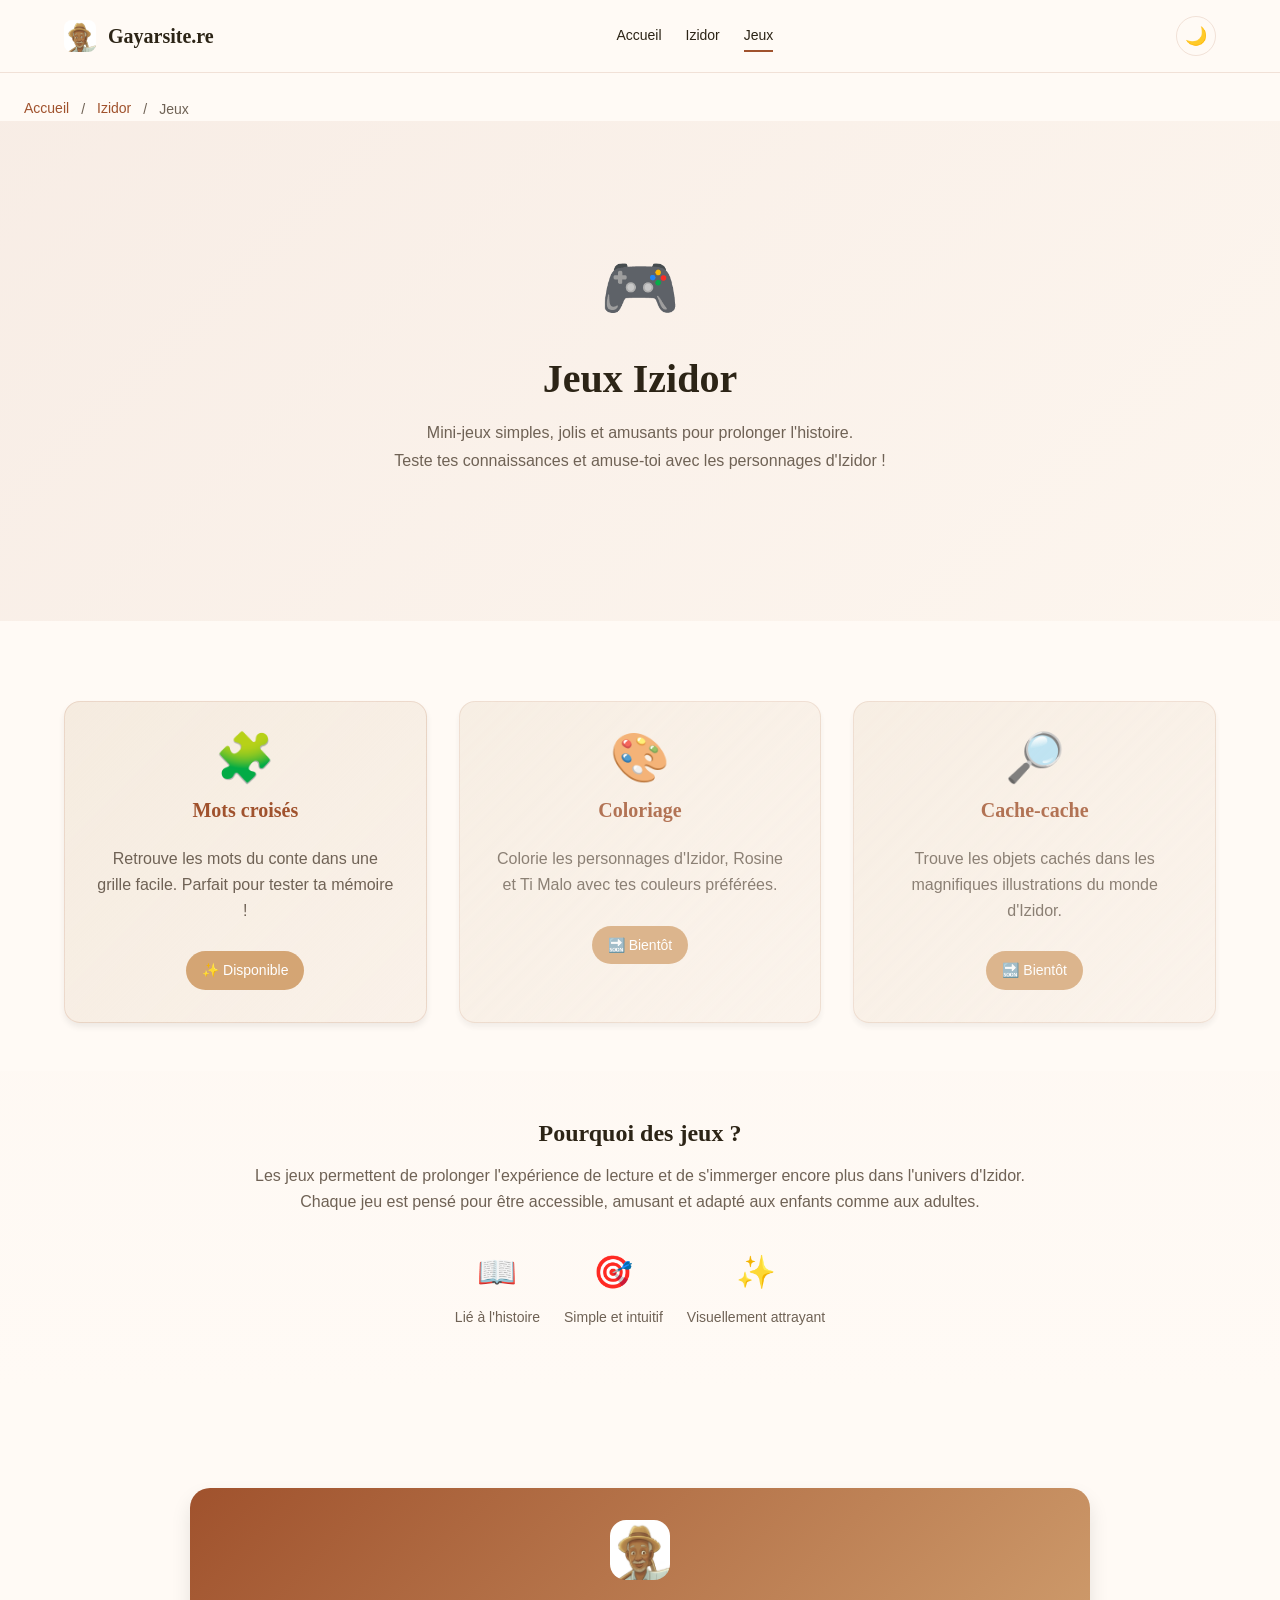
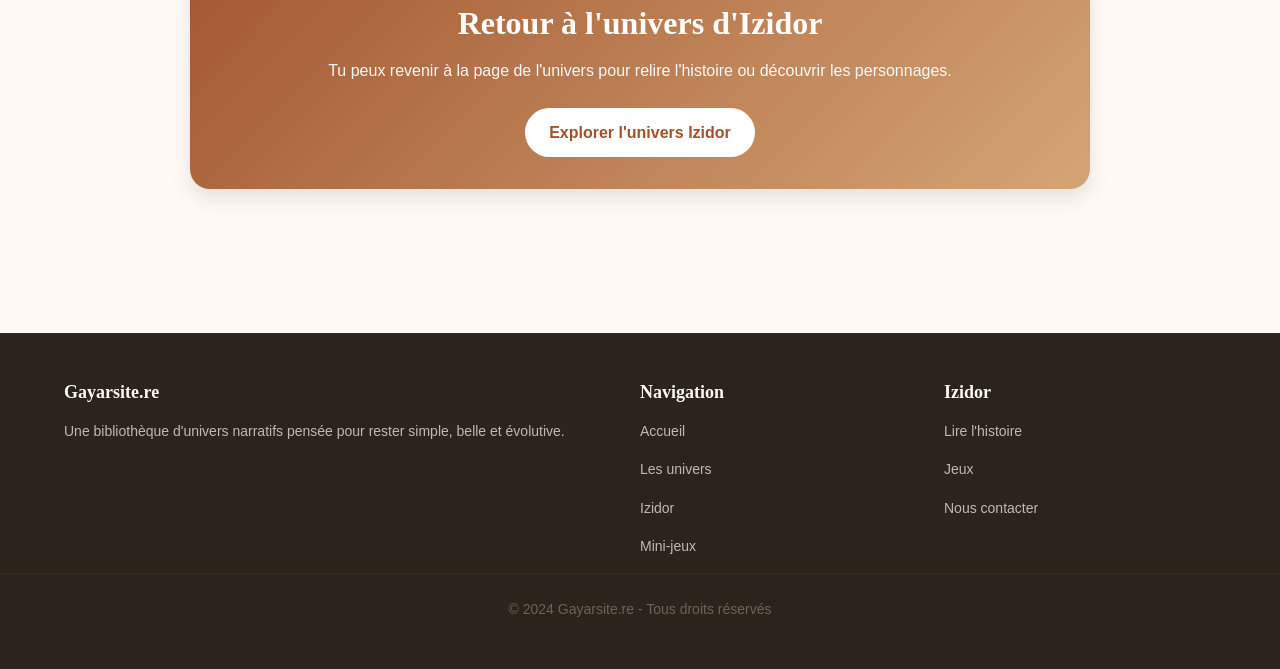
==== commit 5c86b7fc: "Update index.html" ====
--- a/izidor/index.html
+++ b/izidor/index.html
@@ -1,89 +1,432 @@
-import os
-os.makedirs('/root/output', exist_ok=True)
-html = '''<!DOCTYPE html>
+<!DOCTYPE html>
 <html lang="fr">
 <head>
   <meta charset="UTF-8">
   <meta name="viewport" content="width=device-width, initial-scale=1.0">
   <title>Jeux Izidor — Gayarsite.re</title>
-  <meta name="description" content="Mini-jeux de l'univers Izidor pour enfants.">
-  <link rel="stylesheet" href="../../../assets/commun/css/style.css">
-  <link rel="stylesheet" href="../../../assets/commun/css/theme-izidor.css">
+  <meta name="description" content="Mini-jeux de l'univers Izidor pour enfants. Mots croisés, coloriages et jeux d'observation inspirés du conte.">
+  <meta name="keywords" content="jeux Izidor, mots croisés, coloriage, cache-cache, jeux enfants">
+  <meta name="author" content="Gayarsite.re">
+  
+  <!-- Open Graph / Social Media -->
+  <meta property="og:title" content="Jeux Izidor — Gayarsite.re">
+  <meta property="og:description" content="Mini-jeux simples, jolis et amusants pour prolonger l'histoire d'Izidor.">
+  <meta property="og:type" content="website">
+  <meta property="og:url" content="https://gayarsite.re/izidor/jeux/">
+  <meta property="og:image" content="/assets/commun/images/izidor-cover.webp">
+  <meta name="twitter:card" content="summary_large_image">
+  
+  <!-- Styles -->
+  <link rel="stylesheet" href="/assets/commun/css/style.css">
+  
+  <!-- Favicon -->
+  <link rel="icon" type="image/svg+xml" href="data:image/svg+xml,%3Csvg xmlns='http://www.w3.org/2000/svg' viewBox='0 0 100 100'%3E%3Crect width='100' height='100' rx='22' fill='%23fffaf5'/%3E%3Cpath d='M28 24h28c9 0 16 7 16 16v36H44c-9 0-16-7-16-16V24z' fill='none' stroke='%238c5431' stroke-width='6'/%3E%3Cpath d='M44 24v52' stroke='%23c99563' stroke-width='6'/%3E%3C/svg%3E">
+  
   <style>
-    body.theme-izidor main{max-width:none}
-    body.theme-izidor .container{max-width:1200px;margin:0 auto;padding:0 var(--sp-lg)}
-    body.theme-izidor section.hero, body.theme-izidor section{text-align:center}
-    body.theme-izidor .section-intro, body.theme-izidor .intro-band p{max-width:52rem;margin-left:auto;margin-right:auto}
-    body.theme-izidor .btn-row, body.theme-izidor .hero-actions, body.theme-izidor .action-row{display:flex;flex-wrap:wrap;gap:var(--sp-md);justify-content:center}
-    body.theme-izidor .games-grid{display:grid;grid-template-columns:repeat(auto-fit,minmax(240px,1fr));gap:var(--sp-lg)}
-    body.theme-izidor .game-card{background:linear-gradient(135deg,var(--color-light) 0%,rgba(232,212,192,.22) 100%);border:1px solid var(--color-border);border-radius:var(--radius-lg);box-shadow:var(--shadow-md);padding:var(--sp-lg);text-decoration:none;color:inherit;transition:transform var(--transition-normal),box-shadow var(--transition-normal);display:flex;flex-direction:column;gap:.75rem;align-items:center}
-    body.theme-izidor .game-card:hover{transform:translateY(-4px);box-shadow:var(--shadow-lg);text-decoration:none}
-    body.theme-izidor .game-card .icon{font-size:2.2rem;line-height:1}
-    body.theme-izidor .game-card h3{color:var(--color-primary);margin-bottom:.25rem}
-    body.theme-izidor .game-card p{max-width:24rem;margin-left:auto;margin-right:auto;color:var(--color-muted)}
-    body.theme-izidor .cta-box{background:linear-gradient(135deg,var(--color-primary) 0%,var(--color-accent) 100%);color:#fff;border-radius:calc(var(--radius-lg) + 4px);box-shadow:var(--shadow-lg);padding:var(--sp-xl);text-align:center;max-width:900px;margin:var(--sp-2xl) auto}
-    body.theme-izidor .cta-box p{color:rgba(255,255,255,.95);max-width:42rem;margin-left:auto;margin-right:auto}
-    body.theme-izidor .cta-box .btn{background:#fff;color:var(--color-primary)}
-    body.theme-izidor .cta-box .btn:hover{box-shadow:var(--shadow-md)}
-    @media (max-width:768px){body.theme-izidor .container{padding:0 var(--sp-md)}body.theme-izidor .games-grid{grid-template-columns:1fr}}
+    /* Styles spécifiques à la page des jeux Izidor */
+    body.theme-izidor main {
+      max-width: none;
+    }
+    
+    body.theme-izidor .container {
+      max-width: 1200px;
+      margin: 0 auto;
+      padding: 0 var(--sp-lg);
+    }
+    
+    body.theme-izidor section.hero,
+    body.theme-izidor section {
+      text-align: center;
+    }
+    
+    body.theme-izidor .section-intro,
+    body.theme-izidor .intro-band p {
+      max-width: 52rem;
+      margin-left: auto;
+      margin-right: auto;
+    }
+    
+    body.theme-izidor .btn-row,
+    body.theme-izidor .hero-actions,
+    body.theme-izidor .action-row {
+      display: flex;
+      flex-wrap: wrap;
+      gap: var(--sp-md);
+      justify-content: center;
+    }
+    
+    /* Grille des jeux */
+    body.theme-izidor .games-grid {
+      display: grid;
+      grid-template-columns: repeat(auto-fit, minmax(280px, 1fr));
+      gap: var(--sp-xl);
+      margin-top: var(--sp-xl);
+    }
+    
+    body.theme-izidor .game-card {
+      background: linear-gradient(135deg, var(--color-light) 0%, rgba(232, 212, 192, 0.22) 100%);
+      border: 1px solid var(--color-border);
+      border-radius: var(--radius-lg);
+      box-shadow: var(--shadow-md);
+      padding: var(--sp-xl);
+      text-decoration: none;
+      color: inherit;
+      transition: transform var(--transition-normal), box-shadow var(--transition-normal);
+      display: flex;
+      flex-direction: column;
+      gap: var(--sp-md);
+      align-items: center;
+      text-align: center;
+    }
+    
+    body.theme-izidor .game-card:hover {
+      transform: translateY(-6px);
+      box-shadow: var(--shadow-lg);
+      text-decoration: none;
+    }
+    
+    body.theme-izidor .game-card:focus-visible {
+      outline: 2px solid var(--color-primary);
+      outline-offset: 2px;
+      border-radius: var(--radius-lg);
+    }
+    
+    body.theme-izidor .game-card .icon {
+      font-size: 3rem;
+      line-height: 1;
+    }
+    
+    body.theme-izidor .game-card h3 {
+      color: var(--color-primary);
+      margin-bottom: var(--sp-xs);
+      font-size: var(--text-xl);
+    }
+    
+    body.theme-izidor .game-card p {
+      max-width: 24rem;
+      margin-left: auto;
+      margin-right: auto;
+      color: var(--color-muted);
+      margin-bottom: 0;
+    }
+    
+    body.theme-izidor .game-card .badge {
+      display: inline-block;
+      background: var(--color-accent);
+      color: white;
+      font-size: var(--text-sm);
+      padding: var(--sp-xs) var(--sp-md);
+      border-radius: 999px;
+      margin-top: var(--sp-sm);
+    }
+    
+    body.theme-izidor .game-card.coming-soon {
+      opacity: 0.8;
+    }
+    
+    body.theme-izidor .game-card.coming-soon:hover {
+      transform: translateY(-4px);
+    }
+    
+    /* CTA Box */
+    body.theme-izidor .cta-box {
+      background: linear-gradient(135deg, var(--color-primary) 0%, var(--color-accent) 100%);
+      color: #fff;
+      border-radius: calc(var(--radius-lg) + 4px);
+      box-shadow: var(--shadow-lg);
+      padding: var(--sp-xl);
+      text-align: center;
+      max-width: 900px;
+      margin: var(--sp-2xl) auto;
+    }
+    
+    body.theme-izidor .cta-box h2 {
+      color: white;
+      margin-bottom: var(--sp-md);
+    }
+    
+    body.theme-izidor .cta-box p {
+      color: rgba(255, 255, 255, 0.95);
+      max-width: 42rem;
+      margin-left: auto;
+      margin-right: auto;
+      margin-bottom: var(--sp-lg);
+    }
+    
+    body.theme-izidor .cta-box .btn {
+      background: #fff;
+      color: var(--color-primary);
+      border: none;
+    }
+    
+    body.theme-izidor .cta-box .btn:hover {
+      background: var(--color-light);
+      transform: translateY(-2px);
+      box-shadow: var(--shadow-md);
+    }
+    
+    /* Breadcrumb navigation */
+    body.theme-izidor .breadcrumb {
+      display: flex;
+      gap: var(--sp-sm);
+      padding: var(--sp-lg) var(--sp-lg) 0;
+      font-size: var(--text-sm);
+    }
+    
+    body.theme-izidor .breadcrumb a {
+      color: var(--color-primary);
+      text-decoration: none;
+    }
+    
+    body.theme-izidor .breadcrumb a:hover {
+      text-decoration: underline;
+    }
+    
+    body.theme-izidor .breadcrumb span {
+      color: var(--color-muted);
+    }
+    
+    /* Header adjustments for games page */
+    body.theme-izidor .header-content {
+      max-width: 1200px;
+      margin: 0 auto;
+    }
+    
+    /* Responsive */
+    @media (max-width: 768px) {
+      body.theme-izidor .container {
+        padding: 0 var(--sp-md);
+      }
+      
+      body.theme-izidor .games-grid {
+        grid-template-columns: 1fr;
+        gap: var(--sp-lg);
+      }
+      
+      body.theme-izidor .game-card {
+        padding: var(--sp-lg);
+      }
+      
+      body.theme-izidor .cta-box {
+        padding: var(--sp-lg);
+        margin: var(--sp-xl) auto;
+      }
+      
+      body.theme-izidor .breadcrumb {
+        padding: var(--sp-md) var(--sp-md) 0;
+      }
+    }
+    
+    @media (max-width: 480px) {
+      body.theme-izidor .game-card .icon {
+        font-size: 2.5rem;
+      }
+      
+      body.theme-izidor .game-card h3 {
+        font-size: var(--text-lg);
+      }
+    }
+    
+    /* Animations */
+    @keyframes fadeInUp {
+      from {
+        opacity: 0;
+        transform: translateY(20px);
+      }
+      to {
+        opacity: 1;
+        transform: translateY(0);
+      }
+    }
+    
+    body.theme-izidor .game-card {
+      animation: fadeInUp 0.5s ease backwards;
+    }
+    
+    body.theme-izidor .game-card:nth-child(1) { animation-delay: 0.1s; }
+    body.theme-izidor .game-card:nth-child(2) { animation-delay: 0.2s; }
+    body.theme-izidor .game-card:nth-child(3) { animation-delay: 0.3s; }
   </style>
 </head>
 <body class="theme-izidor">
+  <!-- Skip link for accessibility -->
+  <a class="skip-link" href="#contenu">Aller au contenu</a>
+  
   <header>
     <div class="header-content">
-      <a class="logo" href="../../../index.html">Gayarsite.re</a>
-      <button class="menu-toggle" aria-label="Ouvrir le menu">☰</button>
-      <nav>
-        <a href="../../../index.html">Accueil</a>
-        <a href="../index.html">Izidor</a>
-        <a class="active" href="index.html">Jeux</a>
+      <a class="logo" href="/index.html">
+        <img src="/assets/commun/images/izidor-logo.webp" alt="Gayarsite.re" width="32" height="32" style="border-radius: 8px;">
+        <span>Gayarsite.re</span>
+      </a>
+      
+      <button class="menu-toggle" aria-label="Ouvrir le menu" aria-expanded="false">☰</button>
+      
+      <nav id="main-nav" aria-label="Navigation principale">
+        <a href="/index.html">Accueil</a>
+        <a href="/izidor/index.html">Izidor</a>
+        <a class="active" href="/izidor/jeux/index.html">Jeux</a>
       </nav>
-      <div class="header-controls"></div>
+      
+      <div class="header-controls">
+        <button class="theme-toggle" type="button" aria-label="Activer le mode sombre">🌙</button>
+      </div>
     </div>
   </header>
 
-  <main>
-    <section class="hero">
+  <!-- Breadcrumb navigation -->
+  <nav class="breadcrumb" aria-label="Fil d'Ariane">
+    <a href="/index.html">Accueil</a>
+    <span>/</span>
+    <a href="/izidor/index.html">Izidor</a>
+    <span>/</span>
+    <span aria-current="page">Jeux</span>
+  </nav>
+
+  <main id="contenu">
+    <!-- Hero section with character image -->
+    <section class="hero" style="background: linear-gradient(135deg, rgba(160,82,45,0.08), rgba(212,165,116,0.05));">
       <div class="container">
+        <div class="hero-icon" style="font-size: 4rem; margin-bottom: var(--sp-md);">🎮</div>
         <h1>Jeux Izidor</h1>
-        <p>Mini-jeux simples, jolis et amusants pour prolonger l'histoire.</p>
+        <p class="section-intro">Mini-jeux simples, jolis et amusants pour prolonger l'histoire. <br>Teste tes connaissances et amuse-toi avec les personnages d'Izidor !</p>
       </div>
     </section>
 
+    <!-- Games grid section -->
     <section class="section">
       <div class="container">
         <div class="games-grid">
+          <!-- Jeu disponible -->
           <a class="game-card" href="mots-croises.html">
             <div class="icon">🧩</div>
             <h3>Mots croisés</h3>
-            <p>Retrouve les mots du conte dans une grille facile.</p>
+            <p>Retrouve les mots du conte dans une grille facile. Parfait pour tester ta mémoire !</p>
+            <span class="badge">✨ Disponible</span>
           </a>
-          <a class="game-card" href="#">
+          
+          <!-- Jeu à venir -->
+          <div class="game-card coming-soon">
             <div class="icon">🎨</div>
             <h3>Coloriage</h3>
-            <p>Un futur jeu pour colorier les personnages d'Izidor.</p>
-          </a>
-          <a class="game-card" href="#">
+            <p>Colorie les personnages d'Izidor, Rosine et Ti Malo avec tes couleurs préférées.</p>
+            <span class="badge">🔜 Bientôt</span>
+          </div>
+          
+          <!-- Jeu à venir -->
+          <div class="game-card coming-soon">
             <div class="icon">🔎</div>
             <h3>Cache-cache</h3>
-            <p>Un petit jeu d'observation dans le monde d'Izidor.</p>
-          </a>
+            <p>Trouve les objets cachés dans les magnifiques illustrations du monde d'Izidor.</p>
+            <span class="badge">🔜 Bientôt</span>
+          </div>
         </div>
       </div>
     </section>
 
+    <!-- Information section -->
+    <section class="section" style="background: linear-gradient(180deg, rgba(253,247,241,0.4), transparent);">
+      <div class="container">
+        <div style="max-width: 800px; margin: 0 auto; text-align: center;">
+          <h2 style="font-size: var(--text-2xl);">Pourquoi des jeux ?</h2>
+          <p>Les jeux permettent de prolonger l'expérience de lecture et de s'immerger encore plus dans l'univers d'Izidor. Chaque jeu est pensé pour être accessible, amusant et adapté aux enfants comme aux adultes.</p>
+          <div style="display: flex; gap: var(--sp-lg); justify-content: center; margin-top: var(--sp-xl); flex-wrap: wrap;">
+            <div style="text-align: center;">
+              <div style="font-size: 2rem;">📖</div>
+              <p style="font-size: var(--text-sm); margin-top: var(--sp-xs);">Lié à l'histoire</p>
+            </div>
+            <div style="text-align: center;">
+              <div style="font-size: 2rem;">🎯</div>
+              <p style="font-size: var(--text-sm); margin-top: var(--sp-xs);">Simple et intuitif</p>
+            </div>
+            <div style="text-align: center;">
+              <div style="font-size: 2rem;">✨</div>
+              <p style="font-size: var(--text-sm); margin-top: var(--sp-xs);">Visuellement attrayant</p>
+            </div>
+          </div>
+        </div>
+      </div>
+    </section>
+
+    <!-- Return to Izidor universe CTA -->
     <section class="section">
       <div class="container">
         <div class="cta-box">
-          <h2>Retour à Izidor</h2>
+          <img src="/assets/commun/images/izidor-logo.webp" alt="" width="60" height="60" style="margin: 0 auto var(--sp-md) auto; border-radius: 16px;">
+          <h2>Retour à l'univers d'Izidor</h2>
           <p>Tu peux revenir à la page de l'univers pour relire l'histoire ou découvrir les personnages.</p>
-          <a class="btn" href="../index.html">Retour</a>
+          <a class="btn" href="/izidor/index.html">
+            Explorer l'univers Izidor
+          </a>
         </div>
       </div>
     </section>
   </main>
+
+  <footer>
+    <div class="container footer-grid">
+      <div>
+        <h3>Gayarsite.re</h3>
+        <p>Une bibliothèque d'univers narratifs pensée pour rester simple, belle et évolutive.</p>
+      </div>
+      <div>
+        <h3>Navigation</h3>
+        <p><a href="/index.html">Accueil</a></p>
+        <p><a href="/index.html#univers">Les univers</a></p>
+        <p><a href="/izidor/index.html">Izidor</a></p>
+        <p><a href="/izidor/jeux/index.html">Mini-jeux</a></p>
+      </div>
+      <div>
+        <h3>Izidor</h3>
+        <p><a href="/izidor/fr/index.html">Lire l'histoire</a></p>
+        <p><a href="/izidor/jeux/index.html">Jeux</a></p>
+        <p><a href="mailto:contact@gayarsite.re">Nous contacter</a></p>
+      </div>
+    </div>
+    <div class="footer-bottom">
+      <p>&copy; 2024 Gayarsite.re - Tous droits réservés</p>
+    </div>
+  </footer>
+
+  <script>
+    // Menu mobile toggle
+    const menuToggle = document.querySelector('.menu-toggle');
+    const nav = document.querySelector('#main-nav');
+    
+    if (menuToggle && nav) {
+      menuToggle.addEventListener('click', () => {
+        const isOpen = nav.classList.toggle('active');
+        menuToggle.setAttribute('aria-expanded', isOpen);
+      });
+    }
+    
+    // Theme toggle (clair/sombre)
+    const themeToggle = document.querySelector('.theme-toggle');
+    if (themeToggle) {
+      themeToggle.addEventListener('click', () => {
+        document.body.classList.toggle('dark-theme');
+        const isDark = document.body.classList.contains('dark-theme');
+        themeToggle.textContent = isDark ? '☀️' : '🌙';
+        localStorage.setItem('theme', isDark ? 'dark' : 'light');
+      });
+      
+      // Charger le thème sauvegardé
+      const savedTheme = localStorage.getItem('theme');
+      if (savedTheme === 'dark') {
+        document.body.classList.add('dark-theme');
+        themeToggle.textContent = '☀️';
+      }
+    }
+    
+    // Fermer le menu mobile lors du clic sur un lien
+    const navLinks = document.querySelectorAll('#main-nav a');
+    navLinks.forEach(link => {
+      link.addEventListener('click', () => {
+        if (window.innerWidth <= 768) {
+          nav.classList.remove('active');
+          if (menuToggle) menuToggle.setAttribute('aria-expanded', 'false');
+        }
+      });
+    });
+  </script>
 </body>
-</html>'''
-path='/root/output/izidor_jeux_index_final.html'
-with open(path,'w',encoding='utf-8') as f:f.write(html)
-print(path)+</html>
--- a/assets/commun/css/style.css
+++ b/assets/commun/css/style.css
@@ -1,41 +1,27 @@
-import os, json
-os.makedirs('/root/output', exist_ok=True)
-css = r''':root {
-  --font-serif: 'Georgia', 'Garamond', serif;
+:root {
+  /* Typographie */
+  --font-serif: 'Georgia', 'Garamond', 'Times New Roman', serif;
   --font-sans: -apple-system, BlinkMacSystemFont, 'Segoe UI', 'Roboto', 'Helvetica Neue', sans-serif;
-  --font-mono: 'Courier New', monospace;
+  
+  /* Espacements */
   --sp-xs: 0.5rem;
-  --sp-sm: 1rem;
-  --sp-md: 1.5rem;
-  --sp-lg: 2rem;
-  --sp-xl: 3rem;
-  --sp-2xl: 4rem;
-  --sp-3xl: 5rem;
+  --sp-sm: 0.75rem;
+  --sp-md: 1rem;
+  --sp-lg: 1.5rem;
+  --sp-xl: 2rem;
+  --sp-2xl: 3rem;
+  --sp-3xl: 4rem;
+  
+  /* Tailles de texte */
   --text-sm: 0.875rem;
   --text-base: 1rem;
   --text-lg: 1.125rem;
-  --text-xl: 1.5rem;
-  --text-2xl: 2rem;
-  --text-3xl: 2.5rem;
-  --text-4xl: 3.5rem;
-  --line-tight: 1.2;
-  --line-normal: 1.5;
-  --line-relaxed: 1.75;
-  --radius-sm: 4px;
-  --radius-md: 8px;
-  --radius-lg: 12px;
-  --radius-xl: 16px;
-  --shadow-sm: 0 1px 2px rgba(0, 0, 0, 0.05);
-  --shadow-md: 0 4px 6px rgba(0, 0, 0, 0.1);
-  --shadow-lg: 0 8px 16px rgba(0, 0, 0, 0.15);
-  --shadow-xl: 0 16px 32px rgba(0, 0, 0, 0.2);
-  --transition-fast: 150ms ease-in-out;
-  --transition-normal: 300ms ease-in-out;
-  --transition-slow: 500ms ease-in-out;
-  --z-base: 1;
-  --z-dropdown: 100;
-  --z-sticky: 500;
-  --z-modal: 1000;
+  --text-xl: 1.25rem;
+  --text-2xl: 1.5rem;
+  --text-3xl: 2rem;
+  --text-4xl: 2.5rem;
+  
+  /* Couleurs - Thème clair */
   --color-bg: #fffaf5;
   --color-surface: #fdf8f3;
   --color-light: #f5ebdf;
@@ -43,83 +29,595 @@
   --color-text: #2c2416;
   --color-muted: #6f6255;
   --color-primary: #a0522d;
+  --color-primary-dark: #734324;
   --color-accent: #d4a574;
-  --color-secondary: #e8d4c0;
-  --color-border: rgba(160, 82, 45, 0.18);
-  --color-dark: #1f1812;
+  --color-border: rgba(160, 82, 45, 0.15);
   --color-dark-bg: #2b241d;
   --color-inverse: #fffaf5;
-  --hero-bg: radial-gradient(circle at 50% 50%, rgba(160, 82, 45, 0.1) 0%, transparent 100%);
-  color-scheme: light dark;
-}
-*,*::before,*::after{box-sizing:border-box;margin:0;padding:0}
-html{scroll-behavior:smooth;-webkit-font-smoothing:antialiased;-moz-osx-font-smoothing:grayscale}
-body{font-family:var(--font-sans);font-size:var(--text-base);line-height:var(--line-normal);color:var(--color-text);background-color:var(--color-bg);transition:background-color var(--transition-normal),color var(--transition-normal)}
-h1,h2,h3,h4,h5,h6{font-family:var(--font-serif);font-weight:700;line-height:var(--line-tight);margin-bottom:var(--sp-md);color:var(--color-text)}
-h1{font-size:var(--text-4xl)}h2{font-size:var(--text-3xl)}h3{font-size:var(--text-2xl)}h4{font-size:var(--text-xl)}h5,h6{font-size:var(--text-lg)}
-p{margin-bottom:var(--sp-md);line-height:var(--line-relaxed)}
-a{color:var(--color-primary);text-decoration:none;transition:color var(--transition-fast)}
-a:hover{color:var(--color-accent);text-decoration:underline}
-a:focus-visible,button:focus-visible{outline:2px solid var(--color-primary);outline-offset:2px}
-img{max-width:100%;height:auto;display:block}
-header{position:sticky;top:0;z-index:var(--z-sticky);background-color:var(--color-bg);border-bottom:1px solid var(--color-border)}
-.header-content{display:flex;align-items:center;justify-content:space-between;padding:var(--sp-md) var(--sp-lg);max-width:1400px;margin:0 auto;gap:var(--sp-md)}
-.logo{font-family:var(--font-serif);font-size:var(--text-2xl);font-weight:700;color:var(--color-primary);display:flex;align-items:center;gap:var(--sp-sm)}
-nav{display:flex;gap:var(--sp-lg);align-items:center}
-nav a{font-size:var(--text-sm);font-weight:500;color:var(--color-text);position:relative}
-nav a:hover{color:var(--color-primary);text-decoration:none}
-nav a::after{content:'';position:absolute;bottom:-4px;left:0;width:0;height:2px;background-color:var(--color-primary);transition:width var(--transition-fast)}
-nav a:hover::after,nav a.active::after{width:100%}
-.header-controls{display:flex;gap:var(--sp-sm);align-items:center}
-button.theme-toggle,button.menu-toggle,.icon-btn,.menu-toggle{background:none;border:1px solid var(--color-border);cursor:pointer;font-size:var(--text-xl);padding:var(--sp-xs);color:var(--color-text);border-radius:999px}
-button.theme-toggle:hover,button.menu-toggle:hover{color:var(--color-primary)}
-button.menu-toggle{display:none}
-main{max-width:1400px;margin:0 auto}
-section{padding:var(--sp-2xl) var(--sp-lg)}
-section.hero{padding:var(--sp-3xl) var(--sp-lg);text-align:center;position:relative;overflow:hidden}
-section.hero::before{content:'';position:absolute;inset:0;background:var(--hero-bg);z-index:0}
-section.hero > *{position:relative;z-index:1}
-section.hero h1{margin-bottom:var(--sp-lg);font-size:clamp(2rem,10vw,3.5rem)}
-section.hero p{margin-bottom:var(--sp-lg);font-size:var(--text-lg);max-width:800px;margin-left:auto;margin-right:auto}
-.container{max-width:1400px;margin:0 auto;padding:0 var(--sp-lg)}
-.btn{display:inline-block;padding:var(--sp-md) var(--sp-lg);border:none;border-radius:var(--radius-lg);font-family:inherit;font-size:var(--text-base);font-weight:600;cursor:pointer;transition:transform var(--transition-fast),background-color var(--transition-fast),color var(--transition-fast),box-shadow var(--transition-fast);text-decoration:none;text-align:center}
-.btn:hover{transform:translateY(-2px);text-decoration:none}
-.btn-primary{background-color:var(--color-primary);color:white}.btn-primary:hover{background-color:var(--color-accent);box-shadow:var(--shadow-md)}
-.btn-secondary{background-color:var(--color-secondary);color:var(--color-dark);border:1px solid var(--color-primary)}.btn-secondary:hover{background-color:var(--color-light)}
-.btn-tertiary{background-color:transparent;color:var(--color-primary);border:2px solid var(--color-primary)}.btn-tertiary:hover{background-color:var(--color-primary);color:white}
-.btn-disabled,.btn:disabled{opacity:0.5;cursor:not-allowed;pointer-events:none}
-.btn-block{display:block;width:100%}.btn-sm{padding:var(--sp-sm) var(--sp-md);font-size:var(--text-sm)}.btn-lg{padding:var(--sp-lg) var(--sp-xl);font-size:var(--text-lg)}
-.card{background-color:var(--color-light);border-radius:var(--radius-lg);overflow:hidden;box-shadow:var(--shadow-md);transition:transform var(--transition-normal),box-shadow var(--transition-normal);text-align:center}
-.card:hover{transform:translateY(-4px);box-shadow:var(--shadow-lg)}
-.card-image{width:100%;height:300px;object-fit:cover}.card-content{padding:var(--sp-lg)}.card-title{font-size:var(--text-xl);font-family:var(--font-serif);margin-bottom:var(--sp-md)}.card-text{font-size:var(--text-base);color:var(--color-text);margin-bottom:var(--sp-md)}
-.cards-grid{display:grid;grid-template-columns:repeat(auto-fit,minmax(240px,1fr));gap:var(--sp-lg);margin:var(--sp-lg) 0}
-.content-wrapper{max-width:900px;margin:0 auto;padding:var(--sp-lg)}
-.article-content{font-size:var(--text-lg);line-height:var(--line-relaxed)}
-.article-content h2,.article-content h3{margin-top:var(--sp-xl);margin-bottom:var(--sp-md)}
-.article-content p{margin-bottom:var(--sp-md)}
-.character-card{display:flex;gap:var(--sp-lg);margin:var(--sp-xl) 0;padding:var(--sp-lg);background-color:var(--color-light);border-radius:var(--radius-lg);align-items:flex-start}
-.character-image{flex-shrink:0;width:150px;height:150px;border-radius:var(--radius-lg);object-fit:cover}
-.character-content h3{margin-top:0}
-.media-section{margin:var(--sp-xl) 0;padding:var(--sp-lg);background-color:var(--color-light);border-radius:var(--radius-lg);text-align:center}
-.media-embed{position:relative;width:100%;padding-bottom:56.25%;height:0;overflow:hidden;border-radius:var(--radius-lg);margin:var(--sp-lg) 0;background-color:#000}
-.media-embed iframe{position:absolute;inset:0;width:100%;height:100%;border:none;border-radius:var(--radius-lg)}
-.kindle-block{margin:var(--sp-xl) 0;padding:var(--sp-lg);background:linear-gradient(135deg,var(--color-primary) 0%,var(--color-accent) 100%);border-radius:var(--radius-lg);text-align:center;color:white;box-shadow:var(--shadow-md)}
-.kindle-block h3{color:white}.kindle-block p{color:rgba(255,255,255,0.95)}.kindle-block .btn{margin-top:var(--sp-md);background-color:white;color:var(--color-primary)}
-.coming-soon{text-align:center;padding:var(--sp-3xl) var(--sp-lg);background-color:var(--color-light);border-radius:var(--radius-lg);border:2px dashed var(--color-secondary)}
-.breadcrumb{display:flex;gap:var(--sp-sm);margin:var(--sp-lg) 0;font-size:var(--text-sm);padding:0 var(--sp-lg)}
-.breadcrumb a{color:var(--color-primary)}.breadcrumb span{color:var(--color-text);opacity:0.7}
-.footer-content{max-width:1400px;margin:0 auto}
-footer{margin-top:var(--sp-3xl);padding:var(--sp-2xl) var(--sp-lg);background-color:var(--color-dark-bg);border-top:1px solid var(--color-border);color:var(--color-inverse)}
-.footer-grid{display:grid;grid-template-columns:repeat(auto-fit,minmax(250px,1fr));gap:var(--sp-2xl);margin-bottom:var(--sp-2xl)}
-.footer-section h3{font-size:var(--text-lg);margin-bottom:var(--sp-md)}.footer-section ul{list-style:none}.footer-section li{margin-bottom:var(--sp-sm)}.footer-section a{font-size:var(--text-sm);color:var(--color-inverse)}
-.footer-bottom{border-top:1px solid var(--color-border);padding-top:var(--sp-lg);text-align:center;font-size:var(--text-sm);opacity:0.8}
-.text-center{text-align:center}.text-right{text-align:right}.mt-0{margin-top:0}.mt-xs{margin-top:var(--sp-xs)}.mt-sm{margin-top:var(--sp-sm)}.mt-md{margin-top:var(--sp-md)}.mt-lg{margin-top:var(--sp-lg)}.mt-xl{margin-top:var(--sp-xl)}.mb-0{margin-bottom:0}.mb-xs{margin-bottom:var(--sp-xs)}.mb-sm{margin-bottom:var(--sp-sm)}.mb-md{margin-bottom:var(--sp-md)}.mb-lg{margin-bottom:var(--sp-lg)}.mb-xl{margin-bottom:var(--sp-xl)}.py-lg{padding:var(--sp-lg) 0}.px-lg{padding:0 var(--sp-lg)}
-.sr-only{position:absolute;width:1px;height:1px;padding:0;margin:-1px;overflow:hidden;clip:rect(0,0,0,0);white-space:nowrap;border-width:0}
-.hero, .section, .cta-box, .intro-band, .story, .panel { text-align: center; }
-.section-intro, .intro-band p, .story p, .cta-box p { max-width: 52rem; margin-left: auto; margin-right: auto; }
-.card p, .character-card p, .panel p { margin-left: auto; margin-right: auto; }
-@media (max-width:768px){:root{--text-4xl:2.5rem;--text-3xl:2rem;--text-2xl:1.5rem;--sp-3xl:3rem;--sp-2xl:2.5rem}button.menu-toggle{display:block}nav{position:absolute;top:100%;left:0;right:0;flex-direction:column;gap:0;background-color:var(--color-bg);border-bottom:1px solid var(--color-border);padding:var(--sp-md);display:none;align-items:flex-start}nav.active{display:flex}nav a{padding:var(--sp-md);border-bottom:1px solid var(--color-border);width:100%}nav a::after{display:none}.header-content{padding:var(--sp-md)}section{padding:var(--sp-xl) var(--sp-md)}.cards-grid{grid-template-columns:1fr}.character-card{flex-direction:column;align-items:center;text-align:center}.card-image{height:240px}}
-@media (prefers-reduced-motion:reduce){*,*::before,*::after{animation-duration:0.01ms!important;animation-iteration-count:1!important;transition-duration:0.01ms!important;scroll-behavior:auto!important}}'''
-path='/root/output/gayarsite_global_izidor.css'
-with open(path,'w',encoding='utf-8') as f: f.write(css)
-print(path)+  
+  /* Ombres */
+  --shadow-sm: 0 1px 3px rgba(0, 0, 0, 0.05);
+  --shadow-md: 0 4px 6px rgba(0, 0, 0, 0.07);
+  --shadow-lg: 0 10px 20px rgba(0, 0, 0, 0.1);
+  --shadow-xl: 0 20px 40px rgba(0, 0, 0, 0.15);
+  
+  /* Coins */
+  --radius-sm: 6px;
+  --radius-md: 10px;
+  --radius-lg: 16px;
+  --radius-xl: 24px;
+  
+  /* Transitions */
+  --transition-fast: 150ms ease;
+  --transition-normal: 250ms ease;
+  --transition-slow: 400ms ease;
+}
+
+/* Thème sombre */
+body.dark-theme {
+  --color-bg: #1a1510;
+  --color-surface: #241e17;
+  --color-light: #2f261e;
+  --color-text: #f0e6da;
+  --color-muted: #b8a99a;
+  --color-border: rgba(212, 165, 116, 0.2);
+}
+
+/* Reset */
+*,
+*::before,
+*::after {
+  margin: 0;
+  padding: 0;
+  box-sizing: border-box;
+}
+
+html {
+  scroll-behavior: smooth;
+  -webkit-font-smoothing: antialiased;
+}
+
+body {
+  font-family: var(--font-sans);
+  font-size: var(--text-base);
+  line-height: 1.6;
+  color: var(--color-text);
+  background-color: var(--color-bg);
+  transition: background-color var(--transition-normal), color var(--transition-normal);
+}
+
+/* Typographie */
+h1, h2, h3, h4, h5, h6 {
+  font-family: var(--font-serif);
+  line-height: 1.2;
+  font-weight: 700;
+  margin-bottom: var(--sp-md);
+  color: var(--color-text);
+}
+
+h1 { font-size: var(--text-4xl); }
+h2 { font-size: var(--text-3xl); }
+h3 { font-size: var(--text-2xl); }
+h4 { font-size: var(--text-xl); }
+
+p {
+  margin-bottom: var(--sp-md);
+  color: var(--color-muted);
+}
+
+a {
+  color: var(--color-primary);
+  text-decoration: none;
+  transition: color var(--transition-fast);
+}
+
+a:hover {
+  color: var(--color-accent);
+  text-decoration: underline;
+}
+
+/* Skip link */
+.skip-link {
+  position: absolute;
+  left: -9999px;
+  top: auto;
+  background: var(--color-primary);
+  color: white;
+  padding: var(--sp-sm) var(--sp-md);
+  border-radius: var(--radius-sm);
+  z-index: 1000;
+}
+
+.skip-link:focus {
+  left: var(--sp-md);
+  top: var(--sp-md);
+}
+
+/* Container */
+.container {
+  max-width: 1200px;
+  margin: 0 auto;
+  padding: 0 var(--sp-lg);
+}
+
+/* Header */
+header {
+  position: sticky;
+  top: 0;
+  z-index: 100;
+  background: rgba(255, 250, 245, 0.95);
+  backdrop-filter: blur(10px);
+  border-bottom: 1px solid var(--color-border);
+}
+
+body.dark-theme header {
+  background: rgba(26, 21, 16, 0.95);
+}
+
+.header-content {
+  display: flex;
+  align-items: center;
+  justify-content: space-between;
+  gap: var(--sp-lg);
+  padding: var(--sp-md) var(--sp-lg);
+  max-width: 1200px;
+  margin: 0 auto;
+}
+
+.logo {
+  display: flex;
+  align-items: center;
+  gap: var(--sp-sm);
+  font-family: var(--font-serif);
+  font-size: var(--text-xl);
+  font-weight: 700;
+  color: var(--color-text);
+  text-decoration: none;
+}
+
+.logo:hover {
+  text-decoration: none;
+  color: var(--color-primary);
+}
+
+/* Navigation */
+nav {
+  display: flex;
+  gap: var(--sp-lg);
+  align-items: center;
+}
+
+nav a {
+  font-size: var(--text-sm);
+  font-weight: 500;
+  color: var(--color-text);
+  position: relative;
+  padding-bottom: 2px;
+}
+
+nav a::after {
+  content: '';
+  position: absolute;
+  bottom: -4px;
+  left: 0;
+  width: 0;
+  height: 2px;
+  background: var(--color-primary);
+  transition: width var(--transition-fast);
+}
+
+nav a:hover::after,
+nav a.active::after {
+  width: 100%;
+}
+
+/* Header controls */
+.header-controls {
+  display: flex;
+  gap: var(--sp-sm);
+  align-items: center;
+}
+
+.theme-toggle,
+.menu-toggle {
+  background: none;
+  border: 1px solid var(--color-border);
+  border-radius: 50%;
+  width: 40px;
+  height: 40px;
+  cursor: pointer;
+  font-size: var(--text-lg);
+  display: flex;
+  align-items: center;
+  justify-content: center;
+  transition: all var(--transition-fast);
+  color: var(--color-text);
+}
+
+.theme-toggle:hover,
+.menu-toggle:hover {
+  border-color: var(--color-primary);
+  transform: scale(1.05);
+}
+
+.menu-toggle {
+  display: none;
+}
+
+/* Hero section */
+.hero {
+  padding: var(--sp-3xl) 0;
+  position: relative;
+  min-height: 500px;
+  display: flex;
+  align-items: center;
+}
+
+.hero-inner {
+  display: grid;
+  grid-template-columns: 1fr 0.9fr;
+  gap: var(--sp-xl);
+  align-items: center;
+  position: relative;
+  z-index: 1;
+}
+
+.hero-copy {
+  color: white;
+}
+
+.hero-copy h1,
+.hero-copy p {
+  color: white;
+}
+
+.hero-label {
+  display: inline-block;
+  font-size: var(--text-sm);
+  letter-spacing: 2px;
+  text-transform: uppercase;
+  color: var(--color-accent);
+  margin-bottom: var(--sp-md);
+  font-weight: 600;
+}
+
+.hero-panel {
+  background: rgba(255, 250, 245, 0.95);
+  backdrop-filter: blur(8px);
+  border-radius: var(--radius-lg);
+  padding: var(--sp-xl);
+  box-shadow: var(--shadow-lg);
+}
+
+body.dark-theme .hero-panel {
+  background: rgba(36, 30, 23, 0.95);
+}
+
+.btn-row {
+  display: flex;
+  flex-wrap: wrap;
+  gap: var(--sp-md);
+}
+
+/* Buttons */
+.btn {
+  display: inline-flex;
+  align-items: center;
+  justify-content: center;
+  padding: 0.75rem 1.5rem;
+  border-radius: 999px;
+  font-weight: 600;
+  font-size: var(--text-base);
+  text-decoration: none;
+  cursor: pointer;
+  transition: all var(--transition-fast);
+  border: none;
+}
+
+.btn-primary {
+  background: var(--color-primary);
+  color: white;
+}
+
+.btn-primary:hover {
+  background: var(--color-primary-dark);
+  transform: translateY(-2px);
+  box-shadow: var(--shadow-md);
+  text-decoration: none;
+}
+
+.btn-secondary {
+  background: transparent;
+  border: 2px solid white;
+  color: white;
+}
+
+.btn-secondary:hover {
+  background: white;
+  color: var(--color-primary);
+  transform: translateY(-2px);
+  text-decoration: none;
+}
+
+.btn-light {
+  background: white;
+  color: var(--color-primary);
+}
+
+.btn-light:hover {
+  background: var(--color-light);
+  transform: translateY(-2px);
+  text-decoration: none;
+}
+
+/* Sections */
+.section {
+  padding: var(--sp-2xl) 0;
+}
+
+.section-title {
+  font-family: var(--font-serif);
+  font-size: var(--text-3xl);
+  margin-bottom: var(--sp-md);
+}
+
+.section-intro {
+  color: var(--color-muted);
+  max-width: 44rem;
+  margin-bottom: var(--sp-xl);
+  line-height: 1.7;
+}
+
+.center {
+  text-align: center;
+  margin-left: auto;
+  margin-right: auto;
+}
+
+/* Home intro */
+.home-intro {
+  padding: var(--sp-2xl) 0;
+  border-top: 1px solid var(--color-border);
+  border-bottom: 1px solid var(--color-border);
+}
+
+.intro-grid {
+  display: grid;
+  grid-template-columns: 1.2fr 0.8fr;
+  gap: var(--sp-xl);
+  align-items: start;
+}
+
+.accent-block {
+  background: linear-gradient(135deg, rgba(201, 149, 99, 0.1), rgba(140, 84, 49, 0.05));
+  border: 1px solid var(--color-border);
+  border-radius: var(--radius-lg);
+  padding: var(--sp-xl);
+  margin-top: var(--sp-lg);
+}
+
+/* Cards */
+.cards-grid {
+  display: grid;
+  grid-template-columns: repeat(2, 1fr);
+  gap: var(--sp-lg);
+  margin-top: var(--sp-xl);
+}
+
+.card {
+  background: var(--color-surface);
+  border: 1px solid var(--color-border);
+  border-radius: var(--radius-lg);
+  overflow: hidden;
+  transition: transform var(--transition-fast), box-shadow var(--transition-fast);
+}
+
+.card:hover {
+  transform: translateY(-4px);
+  box-shadow: var(--shadow-lg);
+}
+
+.universe-visual {
+  overflow: hidden;
+}
+
+.universe-content {
+  padding: var(--sp-xl);
+}
+
+.coming-soon-card .universe-visual {
+  min-height: 220px;
+}
+
+/* Features */
+.features-section {
+  background: linear-gradient(180deg, rgba(253, 247, 241, 0.4), transparent);
+}
+
+body.dark-theme .features-section {
+  background: linear-gradient(180deg, rgba(36, 30, 23, 0.6), transparent);
+}
+
+.features-grid {
+  display: grid;
+  grid-template-columns: repeat(2, 1fr);
+  gap: var(--sp-lg);
+  margin-top: var(--sp-xl);
+}
+
+.feature-card {
+  background: var(--color-surface);
+  border: 1px solid var(--color-border);
+  border-radius: var(--radius-lg);
+  padding: var(--sp-xl);
+  text-align: center;
+}
+
+.feature-card h3 {
+  font-size: var(--text-xl);
+  margin-bottom: var(--sp-sm);
+}
+
+.feature-card p {
+  margin-bottom: 0;
+}
+
+/* CTA Section */
+.cta-band {
+  padding: var(--sp-2xl) 0;
+}
+
+.cta-box {
+  background: linear-gradient(135deg, var(--color-primary), var(--color-primary-dark));
+  border-radius: var(--radius-xl);
+  padding: var(--sp-2xl);
+  text-align: center;
+  box-shadow: var(--shadow-lg);
+}
+
+.cta-box h2,
+.cta-box p {
+  color: white;
+}
+
+/* Footer */
+footer {
+  margin-top: var(--sp-2xl);
+  padding: var(--sp-2xl) 0 var(--sp-xl);
+  background: var(--color-dark-bg);
+  border-top: 1px solid var(--color-border);
+}
+
+.footer-grid {
+  display: grid;
+  grid-template-columns: 2fr 1fr 1fr;
+  gap: var(--sp-xl);
+  margin-bottom: var(--sp-xl);
+}
+
+.footer-grid h3 {
+  font-size: var(--text-lg);
+  color: var(--color-inverse);
+  margin-bottom: var(--sp-md);
+}
+
+.footer-grid p,
+.footer-grid a {
+  font-size: var(--text-sm);
+  color: rgba(255, 250, 245, 0.7);
+  line-height: 1.6;
+}
+
+.footer-grid a:hover {
+  color: var(--color-accent);
+  text-decoration: underline;
+}
+
+.footer-bottom {
+  text-align: center;
+  padding-top: var(--sp-lg);
+  border-top: 1px solid var(--color-border);
+  font-size: var(--text-sm);
+  color: rgba(255, 250, 245, 0.5);
+}
+
+/* Media Queries */
+@media (max-width: 900px) {
+  .hero-inner,
+  .intro-grid,
+  .cards-grid,
+  .footer-grid {
+    grid-template-columns: 1fr;
+  }
+  
+  .hero {
+    padding: var(--sp-2xl) 0;
+  }
+  
+  .hero-copy h1 {
+    font-size: clamp(1.9rem, 7vw, 2.8rem);
+  }
+}
+
+@media (max-width: 768px) {
+  .menu-toggle {
+    display: flex;
+  }
+  
+  nav {
+    display: none;
+    position: absolute;
+    left: 0;
+    right: 0;
+    top: 100%;
+    flex-direction: column;
+    background: var(--color-bg);
+    border-bottom: 1px solid var(--color-border);
+    padding: var(--sp-md);
+    gap: 0;
+    align-items: flex-start;
+    z-index: 200;
+  }
+  
+  nav.active {
+    display: flex;
+  }
+  
+  nav a {
+    padding: var(--sp-md) 0;
+    border-bottom: 1px solid var(--color-border);
+    width: 100%;
+  }
+  
+  nav a::after {
+    display: none;
+  }
+  
+  .section,
+  .hero {
+    padding: var(--sp-xl) 0;
+  }
+  
+  .features-grid {
+    grid-template-columns: 1fr;
+  }
+  
+  .cta-box {
+    padding: var(--sp-xl);
+  }
+  
+  .footer-grid {
+    gap: var(--sp-lg);
+  }
+}
+
+@media (max-width: 600px) {
+  .container {
+    padding: 0 var(--sp-md);
+  }
+  
+  .header-content {
+    padding: var(--sp-sm) var(--sp-md);
+  }
+  
+  .btn-row {
+    flex-direction: column;
+  }
+  
+  .btn {
+    width: 100%;
+    text-align: center;
+  }
+}
+
+/* Réduction de mouvement */
+@media (prefers-reduced-motion: reduce) {
+  *,
+  *::before,
+  *::after {
+    animation-duration: 0.01ms !important;
+    animation-iteration-count: 1 !important;
+    transition-duration: 0.01ms !important;
+    scroll-behavior: auto !important;
+  }
+}
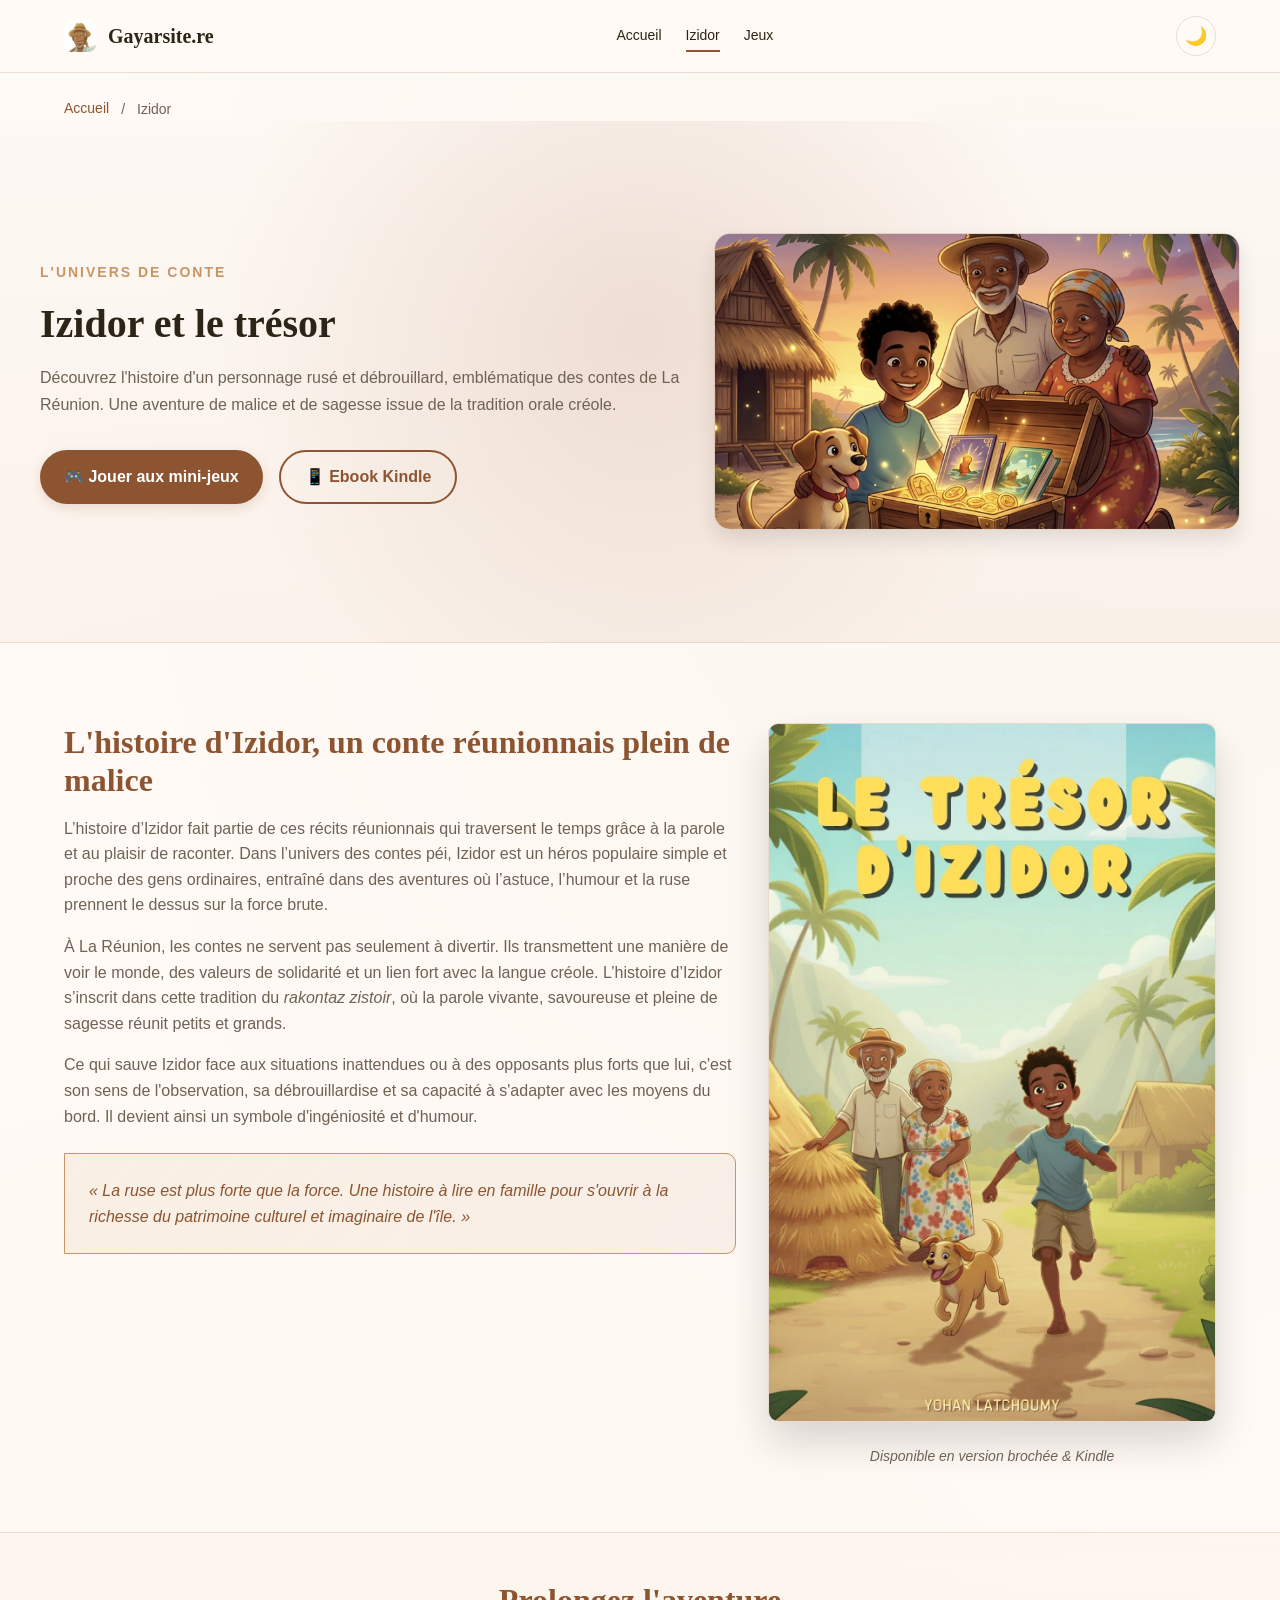
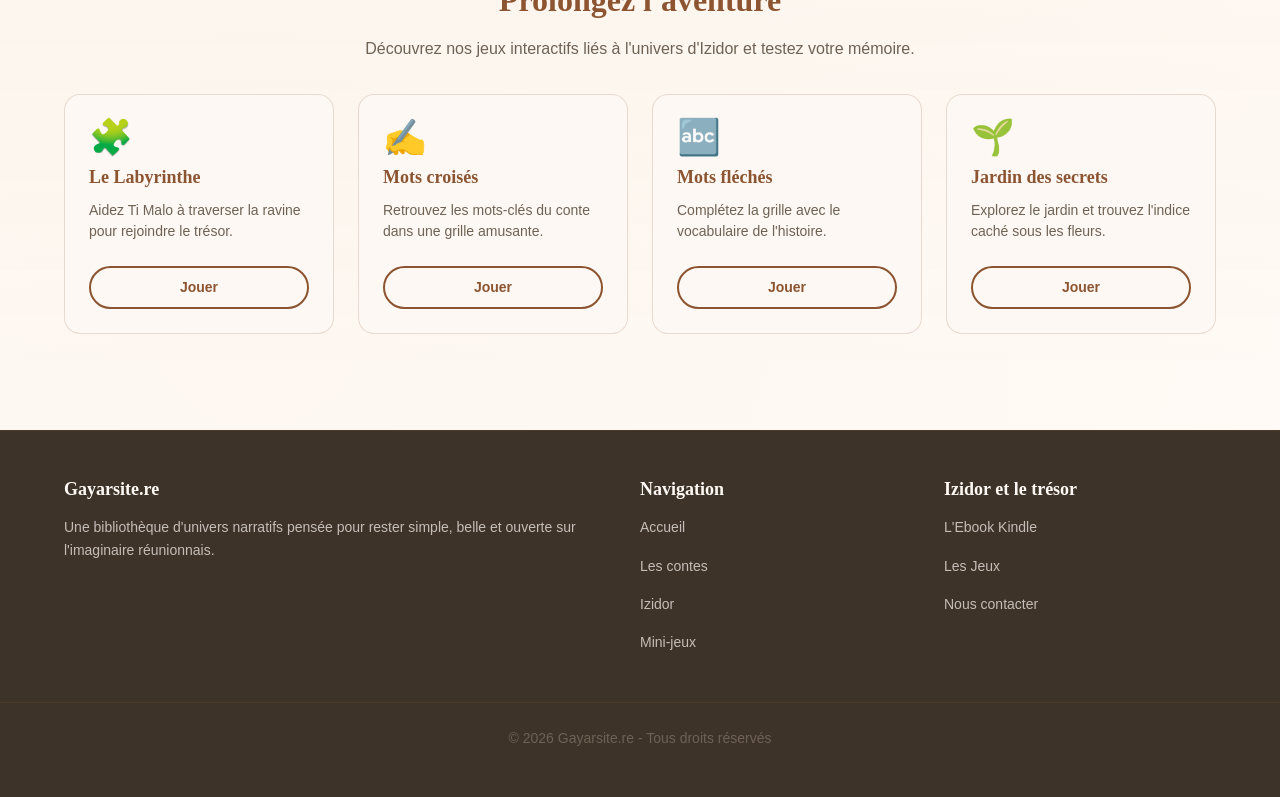
==== commit fd7d376b: "v2.0 v2.0" ====
--- a/izidor/index.html
+++ b/izidor/index.html
@@ -3,268 +3,180 @@
 <head>
   <meta charset="UTF-8">
   <meta name="viewport" content="width=device-width, initial-scale=1.0">
-  <title>Jeux Izidor — Gayarsite.re</title>
-  <meta name="description" content="Mini-jeux de l'univers Izidor pour enfants. Mots croisés, coloriages et jeux d'observation inspirés du conte.">
-  <meta name="keywords" content="jeux Izidor, mots croisés, coloriage, cache-cache, jeux enfants">
+  <title>L'univers d'Izidor — Gayarsite.re</title>
+  <meta name="description" content="Découvrez Izidor et le trésor, un conte réunionnais plein d'astuce et de malice. Histoires et jeux pour toute la famille.">
+  <meta name="keywords" content="histoire Izidor, conte réunionnais, tradition orale Réunion, contes créoles, jeux Izidor">
   <meta name="author" content="Gayarsite.re">
   
   <!-- Open Graph / Social Media -->
-  <meta property="og:title" content="Jeux Izidor — Gayarsite.re">
-  <meta property="og:description" content="Mini-jeux simples, jolis et amusants pour prolonger l'histoire d'Izidor.">
+  <meta property="og:title" content="L'univers d'Izidor — Gayarsite.re">
+  <meta property="og:description" content="Découvrez Izidor et le trésor, un conte réunionnais malicieux issu de la tradition orale.">
   <meta property="og:type" content="website">
-  <meta property="og:url" content="https://gayarsite.re/izidor/jeux/">
-  <meta property="og:image" content="/assets/commun/images/izidor-cover.webp">
+  <meta property="og:url" content="https://gayarsite.re/izidor/">
+  <meta property="og:image" content="../assets/commun/images/izidor-cover.webp">
   <meta name="twitter:card" content="summary_large_image">
   
   <!-- Styles -->
-  <link rel="stylesheet" href="/assets/commun/css/style.css">
+  <link rel="stylesheet" href="../assets/commun/css/style.css">
+  <link rel="stylesheet" href="../assets/commun/css/theme-izidor.css">
   
   <!-- Favicon -->
   <link rel="icon" type="image/svg+xml" href="data:image/svg+xml,%3Csvg xmlns='http://www.w3.org/2000/svg' viewBox='0 0 100 100'%3E%3Crect width='100' height='100' rx='22' fill='%23fffaf5'/%3E%3Cpath d='M28 24h28c9 0 16 7 16 16v36H44c-9 0-16-7-16-16V24z' fill='none' stroke='%238c5431' stroke-width='6'/%3E%3Cpath d='M44 24v52' stroke='%23c99563' stroke-width='6'/%3E%3C/svg%3E">
   
   <style>
-    /* Styles spécifiques à la page des jeux Izidor */
-    body.theme-izidor main {
-      max-width: none;
-    }
-    
-    body.theme-izidor .container {
-      max-width: 1200px;
-      margin: 0 auto;
-      padding: 0 var(--sp-lg);
-    }
-    
-    body.theme-izidor section.hero,
-    body.theme-izidor section {
-      text-align: center;
-    }
-    
-    body.theme-izidor .section-intro,
-    body.theme-izidor .intro-band p {
-      max-width: 52rem;
-      margin-left: auto;
-      margin-right: auto;
-    }
-    
-    body.theme-izidor .btn-row,
-    body.theme-izidor .hero-actions,
-    body.theme-izidor .action-row {
-      display: flex;
-      flex-wrap: wrap;
-      gap: var(--sp-md);
-      justify-content: center;
-    }
-    
-    /* Grille des jeux */
-    body.theme-izidor .games-grid {
-      display: grid;
-      grid-template-columns: repeat(auto-fit, minmax(280px, 1fr));
-      gap: var(--sp-xl);
-      margin-top: var(--sp-xl);
-    }
-    
-    body.theme-izidor .game-card {
-      background: linear-gradient(135deg, var(--color-light) 0%, rgba(232, 212, 192, 0.22) 100%);
-      border: 1px solid var(--color-border);
-      border-radius: var(--radius-lg);
-      box-shadow: var(--shadow-md);
-      padding: var(--sp-xl);
-      text-decoration: none;
-      color: inherit;
-      transition: transform var(--transition-normal), box-shadow var(--transition-normal);
-      display: flex;
-      flex-direction: column;
-      gap: var(--sp-md);
-      align-items: center;
-      text-align: center;
-    }
-    
-    body.theme-izidor .game-card:hover {
-      transform: translateY(-6px);
-      box-shadow: var(--shadow-lg);
-      text-decoration: none;
-    }
-    
-    body.theme-izidor .game-card:focus-visible {
-      outline: 2px solid var(--color-primary);
-      outline-offset: 2px;
-      border-radius: var(--radius-lg);
-    }
-    
-    body.theme-izidor .game-card .icon {
-      font-size: 3rem;
-      line-height: 1;
-    }
-    
-    body.theme-izidor .game-card h3 {
-      color: var(--color-primary);
-      margin-bottom: var(--sp-xs);
-      font-size: var(--text-xl);
-    }
-    
-    body.theme-izidor .game-card p {
-      max-width: 24rem;
-      margin-left: auto;
-      margin-right: auto;
-      color: var(--color-muted);
-      margin-bottom: 0;
-    }
-    
-    body.theme-izidor .game-card .badge {
-      display: inline-block;
-      background: var(--color-accent);
-      color: white;
-      font-size: var(--text-sm);
-      padding: var(--sp-xs) var(--sp-md);
-      border-radius: 999px;
-      margin-top: var(--sp-sm);
-    }
-    
-    body.theme-izidor .game-card.coming-soon {
-      opacity: 0.8;
-    }
-    
-    body.theme-izidor .game-card.coming-soon:hover {
-      transform: translateY(-4px);
-    }
-    
-    /* CTA Box */
-    body.theme-izidor .cta-box {
-      background: linear-gradient(135deg, var(--color-primary) 0%, var(--color-accent) 100%);
-      color: #fff;
-      border-radius: calc(var(--radius-lg) + 4px);
-      box-shadow: var(--shadow-lg);
-      padding: var(--sp-xl);
-      text-align: center;
-      max-width: 900px;
-      margin: var(--sp-2xl) auto;
-    }
-    
-    body.theme-izidor .cta-box h2 {
-      color: white;
-      margin-bottom: var(--sp-md);
-    }
-    
-    body.theme-izidor .cta-box p {
-      color: rgba(255, 255, 255, 0.95);
-      max-width: 42rem;
-      margin-left: auto;
-      margin-right: auto;
-      margin-bottom: var(--sp-lg);
-    }
-    
-    body.theme-izidor .cta-box .btn {
-      background: #fff;
-      color: var(--color-primary);
-      border: none;
-    }
-    
-    body.theme-izidor .cta-box .btn:hover {
-      background: var(--color-light);
-      transform: translateY(-2px);
-      box-shadow: var(--shadow-md);
-    }
-    
-    /* Breadcrumb navigation */
-    body.theme-izidor .breadcrumb {
+    /* Spécificités page univers Izidor */
+    body.theme-izidor {
+      background-color: var(--color-bg);
+      color: var(--color-text);
+    }
+    
+    .breadcrumb {
       display: flex;
       gap: var(--sp-sm);
       padding: var(--sp-lg) var(--sp-lg) 0;
       font-size: var(--text-sm);
-    }
-    
-    body.theme-izidor .breadcrumb a {
+      max-width: 1200px;
+      margin: 0 auto;
+    }
+    
+    .breadcrumb a {
       color: var(--color-primary);
       text-decoration: none;
     }
     
-    body.theme-izidor .breadcrumb a:hover {
+    .breadcrumb a:hover {
       text-decoration: underline;
     }
     
-    body.theme-izidor .breadcrumb span {
+    .breadcrumb span {
       color: var(--color-muted);
     }
-    
-    /* Header adjustments for games page */
-    body.theme-izidor .header-content {
-      max-width: 1200px;
-      margin: 0 auto;
-    }
-    
-    /* Responsive */
-    @media (max-width: 768px) {
-      body.theme-izidor .container {
-        padding: 0 var(--sp-md);
-      }
-      
-      body.theme-izidor .games-grid {
+
+    .hero-inner {
+      display: grid;
+      grid-template-columns: 1.1fr 0.9fr;
+      gap: var(--sp-xl);
+      align-items: center;
+      padding: var(--sp-2xl) 0;
+    }
+
+    .hero-visual img {
+      width: 100%;
+      height: auto;
+      border-radius: var(--radius-lg);
+      box-shadow: var(--shadow-lg);
+      border: 1px solid var(--color-border);
+      display: block;
+    }
+
+    .intro-grid {
+      display: grid;
+      grid-template-columns: 1.2fr 0.8fr;
+      gap: var(--sp-xl);
+      align-items: start;
+      margin-top: var(--sp-xl);
+    }
+
+    .teaser-history {
+      background: linear-gradient(135deg, rgba(212,165,116,0.1) 0%, rgba(140,84,49,0.05) 100%);
+      border-left: 4px solid var(--color-accent);
+      padding: var(--sp-lg);
+      border-radius: 0 var(--radius-md) var(--radius-md) 0;
+      margin-top: var(--sp-lg);
+    }
+
+    .book-cover-container {
+      text-align: center;
+      position: sticky;
+      top: 100px;
+    }
+
+    .book-cover-img {
+      max-width: 100%;
+      border-radius: var(--radius-md);
+      box-shadow: var(--shadow-xl);
+      border: 1px solid var(--color-border);
+      transition: transform var(--transition-normal);
+    }
+
+    .book-cover-img:hover {
+      transform: translateY(-4px) scale(1.01);
+    }
+
+    /* Grid de mini-jeux raccourcis */
+    .games-preview-grid {
+      display: grid;
+      grid-template-columns: repeat(auto-fit, minmax(220px, 1fr));
+      gap: var(--sp-lg);
+      margin-top: var(--sp-xl);
+    }
+
+    .game-mini-card {
+      background: var(--color-surface);
+      border: 1px solid var(--color-border);
+      border-radius: var(--radius-lg);
+      padding: var(--sp-lg);
+      display: flex;
+      flex-direction: column;
+      gap: var(--sp-sm);
+      transition: transform var(--transition-normal), box-shadow var(--transition-normal);
+    }
+
+    .game-mini-card:hover {
+      transform: translateY(-4px);
+      box-shadow: var(--shadow-md);
+    }
+
+    .game-mini-icon {
+      font-size: 2.2rem;
+      line-height: 1;
+    }
+
+    .game-mini-card h3 {
+      font-size: var(--text-lg);
+      color: var(--color-primary);
+      margin-bottom: 0;
+    }
+
+    .game-mini-card p {
+      font-size: var(--text-sm);
+      margin-bottom: var(--sp-sm);
+      color: var(--color-muted);
+      flex-grow: 1;
+      line-height: 1.5;
+    }
+
+    @media (max-width: 900px) {
+      .hero-inner, .intro-grid {
         grid-template-columns: 1fr;
         gap: var(--sp-lg);
       }
       
-      body.theme-izidor .game-card {
-        padding: var(--sp-lg);
+      .book-cover-container {
+        position: static;
+        margin-top: var(--sp-lg);
       }
-      
-      body.theme-izidor .cta-box {
-        padding: var(--sp-lg);
-        margin: var(--sp-xl) auto;
-      }
-      
-      body.theme-izidor .breadcrumb {
-        padding: var(--sp-md) var(--sp-md) 0;
-      }
-    }
-    
-    @media (max-width: 480px) {
-      body.theme-izidor .game-card .icon {
-        font-size: 2.5rem;
-      }
-      
-      body.theme-izidor .game-card h3 {
-        font-size: var(--text-lg);
-      }
-    }
-    
-    /* Animations */
-    @keyframes fadeInUp {
-      from {
-        opacity: 0;
-        transform: translateY(20px);
-      }
-      to {
-        opacity: 1;
-        transform: translateY(0);
-      }
-    }
-    
-    body.theme-izidor .game-card {
-      animation: fadeInUp 0.5s ease backwards;
-    }
-    
-    body.theme-izidor .game-card:nth-child(1) { animation-delay: 0.1s; }
-    body.theme-izidor .game-card:nth-child(2) { animation-delay: 0.2s; }
-    body.theme-izidor .game-card:nth-child(3) { animation-delay: 0.3s; }
+    }
   </style>
 </head>
 <body class="theme-izidor">
-  <!-- Skip link for accessibility -->
+  
   <a class="skip-link" href="#contenu">Aller au contenu</a>
   
   <header>
     <div class="header-content">
-      <a class="logo" href="/index.html">
-        <img src="/assets/commun/images/izidor-logo.webp" alt="Gayarsite.re" width="32" height="32" style="border-radius: 8px;">
+      <a class="logo" href="../index.html">
+        <img src="../assets/commun/images/izidor-logo.webp" alt="Gayarsite.re" width="32" height="32" style="border-radius: 8px;" onerror="this.style.display='none'; this.nextElementSibling.style.display='inline';">
+        <span style="display:none; font-size:1.5rem; margin-right:8px;">📖</span>
         <span>Gayarsite.re</span>
       </a>
       
       <button class="menu-toggle" aria-label="Ouvrir le menu" aria-expanded="false">☰</button>
       
       <nav id="main-nav" aria-label="Navigation principale">
-        <a href="/index.html">Accueil</a>
-        <a href="/izidor/index.html">Izidor</a>
-        <a class="active" href="/izidor/jeux/index.html">Jeux</a>
+        <a href="../index.html">Accueil</a>
+        <a class="active" href="index.html">Izidor</a>
+        <a href="jeux/index.html">Jeux</a>
       </nav>
       
       <div class="header-controls">
@@ -275,88 +187,87 @@
 
   <!-- Breadcrumb navigation -->
   <nav class="breadcrumb" aria-label="Fil d'Ariane">
-    <a href="/index.html">Accueil</a>
+    <a href="../index.html">Accueil</a>
     <span>/</span>
-    <a href="/izidor/index.html">Izidor</a>
-    <span>/</span>
-    <span aria-current="page">Jeux</span>
+    <span aria-current="page">Izidor</span>
   </nav>
 
   <main id="contenu">
     <!-- Hero section with character image -->
-    <section class="hero" style="background: linear-gradient(135deg, rgba(160,82,45,0.08), rgba(212,165,116,0.05));">
+    <section class="hero">
+      <div class="container hero-inner">
+        <div>
+          <span class="hero-label">L'univers de conte</span>
+          <h1>Izidor et le trésor</h1>
+          <p class="section-intro">Découvrez l'histoire d'un personnage rusé et débrouillard, emblématique des contes de La Réunion. Une aventure de malice et de sagesse issue de la tradition orale créole.</p>
+          <div class="btn-row">
+            <a href="jeux/index.html" class="btn btn-primary">🎮 Jouer aux mini-jeux</a>
+            <a href="https://www.amazon.fr/dp/B0H1H15GXF" target="_blank" class="btn btn-tertiary">📱 Ebook Kindle</a>
+          </div>
+        </div>
+        <div class="hero-visual">
+          <img src="../assets/commun/images/izidor-hero.webp" alt="Izidor et le trésor" onerror="this.src='../assets/commun/images/izidor-cover.webp';">
+        </div>
+      </div>
+    </section>
+
+    <!-- Presentation Section -->
+    <section class="section" style="border-top: 1px solid var(--color-border);">
+      <div class="container intro-grid">
+        <div>
+          <h2 class="section-title">L'histoire d'Izidor, un conte réunionnais plein de malice</h2>
+          <p>L’histoire d’Izidor fait partie de ces récits réunionnais qui traversent le temps grâce à la parole et au plaisir de raconter. Dans l’univers des contes péi, Izidor est un héros populaire simple et proche des gens ordinaires, entraîné dans des aventures où l’astuce, l’humour et la ruse prennent le dessus sur la force brute.</p>
+          
+          <p>À La Réunion, les contes ne servent pas seulement à divertir. Ils transmettent une manière de voir le monde, des valeurs de solidarité et un lien fort avec la langue créole. L’histoire d’Izidor s’inscrit dans cette tradition du <em>rakontaz zistoir</em>, où la parole vivante, savoureuse et pleine de sagesse réunit petits et grands.</p>
+
+          <p>Ce qui sauve Izidor face aux situations inattendues ou à des opposants plus forts que lui, c'est son sens de l'observation, sa débrouillardise et sa capacité à s'adapter avec les moyens du bord. Il devient ainsi un symbole d'ingéniosité et d'humour.</p>
+          
+          <div class="teaser-history">
+            <p style="font-style: italic; color: var(--color-primary); margin-bottom: 0;">« La ruse est plus forte que la force. Une histoire à lire en famille pour s'ouvrir à la richesse du patrimoine culturel et imaginaire de l'île. »</p>
+          </div>
+        </div>
+        
+        <div class="book-cover-container">
+          <img src="../assets/commun/images/izidor-cover.webp" alt="Livre Izidor et le trésor" class="book-cover-img">
+          <p style="margin-top: var(--sp-md); font-size: var(--text-sm); color: var(--color-muted); font-style: italic;">Disponible en version brochée & Kindle</p>
+        </div>
+      </div>
+    </section>
+
+    <!-- Mini Games Grid Section -->
+    <section class="section" style="background: linear-gradient(180deg, rgba(212,165,116,0.04), transparent); border-top: 1px solid var(--color-border);">
       <div class="container">
-        <div class="hero-icon" style="font-size: 4rem; margin-bottom: var(--sp-md);">🎮</div>
-        <h1>Jeux Izidor</h1>
-        <p class="section-intro">Mini-jeux simples, jolis et amusants pour prolonger l'histoire. <br>Teste tes connaissances et amuse-toi avec les personnages d'Izidor !</p>
-      </div>
-    </section>
-
-    <!-- Games grid section -->
-    <section class="section">
-      <div class="container">
-        <div class="games-grid">
-          <!-- Jeu disponible -->
-          <a class="game-card" href="mots-croises.html">
-            <div class="icon">🧩</div>
+        <h2 class="section-title center">Prolongez l'aventure</h2>
+        <p class="section-intro center" style="margin-left: auto; margin-right: auto;">Découvrez nos jeux interactifs liés à l'univers d'Izidor et testez votre mémoire.</p>
+        
+        <div class="games-preview-grid">
+          <div class="game-mini-card">
+            <div class="game-mini-icon">🧩</div>
+            <h3>Le Labyrinthe</h3>
+            <p>Aidez Ti Malo à traverser la ravine pour rejoindre le trésor.</p>
+            <a class="btn btn-tertiary" style="padding: 0.5rem 1rem; font-size: var(--text-sm);" href="jeux/labyrinthe.html">Jouer</a>
+          </div>
+          
+          <div class="game-mini-card">
+            <div class="game-mini-icon">✍️</div>
             <h3>Mots croisés</h3>
-            <p>Retrouve les mots du conte dans une grille facile. Parfait pour tester ta mémoire !</p>
-            <span class="badge">✨ Disponible</span>
-          </a>
-          
-          <!-- Jeu à venir -->
-          <div class="game-card coming-soon">
-            <div class="icon">🎨</div>
-            <h3>Coloriage</h3>
-            <p>Colorie les personnages d'Izidor, Rosine et Ti Malo avec tes couleurs préférées.</p>
-            <span class="badge">🔜 Bientôt</span>
-          </div>
-          
-          <!-- Jeu à venir -->
-          <div class="game-card coming-soon">
-            <div class="icon">🔎</div>
-            <h3>Cache-cache</h3>
-            <p>Trouve les objets cachés dans les magnifiques illustrations du monde d'Izidor.</p>
-            <span class="badge">🔜 Bientôt</span>
-          </div>
-        </div>
-      </div>
-    </section>
-
-    <!-- Information section -->
-    <section class="section" style="background: linear-gradient(180deg, rgba(253,247,241,0.4), transparent);">
-      <div class="container">
-        <div style="max-width: 800px; margin: 0 auto; text-align: center;">
-          <h2 style="font-size: var(--text-2xl);">Pourquoi des jeux ?</h2>
-          <p>Les jeux permettent de prolonger l'expérience de lecture et de s'immerger encore plus dans l'univers d'Izidor. Chaque jeu est pensé pour être accessible, amusant et adapté aux enfants comme aux adultes.</p>
-          <div style="display: flex; gap: var(--sp-lg); justify-content: center; margin-top: var(--sp-xl); flex-wrap: wrap;">
-            <div style="text-align: center;">
-              <div style="font-size: 2rem;">📖</div>
-              <p style="font-size: var(--text-sm); margin-top: var(--sp-xs);">Lié à l'histoire</p>
-            </div>
-            <div style="text-align: center;">
-              <div style="font-size: 2rem;">🎯</div>
-              <p style="font-size: var(--text-sm); margin-top: var(--sp-xs);">Simple et intuitif</p>
-            </div>
-            <div style="text-align: center;">
-              <div style="font-size: 2rem;">✨</div>
-              <p style="font-size: var(--text-sm); margin-top: var(--sp-xs);">Visuellement attrayant</p>
-            </div>
-          </div>
-        </div>
-      </div>
-    </section>
-
-    <!-- Return to Izidor universe CTA -->
-    <section class="section">
-      <div class="container">
-        <div class="cta-box">
-          <img src="/assets/commun/images/izidor-logo.webp" alt="" width="60" height="60" style="margin: 0 auto var(--sp-md) auto; border-radius: 16px;">
-          <h2>Retour à l'univers d'Izidor</h2>
-          <p>Tu peux revenir à la page de l'univers pour relire l'histoire ou découvrir les personnages.</p>
-          <a class="btn" href="/izidor/index.html">
-            Explorer l'univers Izidor
-          </a>
+            <p>Retrouvez les mots-clés du conte dans une grille amusante.</p>
+            <a class="btn btn-tertiary" style="padding: 0.5rem 1rem; font-size: var(--text-sm);" href="jeux/mots-croises.html">Jouer</a>
+          </div>
+          
+          <div class="game-mini-card">
+            <div class="game-mini-icon">🔤</div>
+            <h3>Mots fléchés</h3>
+            <p>Complétez la grille avec le vocabulaire de l'histoire.</p>
+            <a class="btn btn-tertiary" style="padding: 0.5rem 1rem; font-size: var(--text-sm);" href="jeux/mots-fleches.html">Jouer</a>
+          </div>
+          
+          <div class="game-mini-card">
+            <div class="game-mini-icon">🌱</div>
+            <h3>Jardin des secrets</h3>
+            <p>Explorez le jardin et trouvez l'indice caché sous les fleurs.</p>
+            <a class="btn btn-tertiary" style="padding: 0.5rem 1rem; font-size: var(--text-sm);" href="jeux/jardin-secrets.html">Jouer</a>
+          </div>
         </div>
       </div>
     </section>
@@ -366,24 +277,24 @@
     <div class="container footer-grid">
       <div>
         <h3>Gayarsite.re</h3>
-        <p>Une bibliothèque d'univers narratifs pensée pour rester simple, belle et évolutive.</p>
+        <p>Une bibliothèque d'univers narratifs pensée pour rester simple, belle et ouverte sur l'imaginaire réunionnais.</p>
       </div>
       <div>
         <h3>Navigation</h3>
-        <p><a href="/index.html">Accueil</a></p>
-        <p><a href="/index.html#univers">Les univers</a></p>
-        <p><a href="/izidor/index.html">Izidor</a></p>
-        <p><a href="/izidor/jeux/index.html">Mini-jeux</a></p>
+        <p><a href="../index.html">Accueil</a></p>
+        <p><a href="../index.html#histoires">Les contes</a></p>
+        <p><a href="index.html">Izidor</a></p>
+        <p><a href="jeux/index.html">Mini-jeux</a></p>
       </div>
       <div>
-        <h3>Izidor</h3>
-        <p><a href="/izidor/fr/index.html">Lire l'histoire</a></p>
-        <p><a href="/izidor/jeux/index.html">Jeux</a></p>
+        <h3>Izidor et le trésor</h3>
+        <p><a href="https://www.amazon.fr/dp/B0H1H15GXF" target="_blank">L'Ebook Kindle</a></p>
+        <p><a href="jeux/index.html">Les Jeux</a></p>
         <p><a href="mailto:contact@gayarsite.re">Nous contacter</a></p>
       </div>
     </div>
     <div class="footer-bottom">
-      <p>&copy; 2024 Gayarsite.re - Tous droits réservés</p>
+      <p>&copy; 2026 Gayarsite.re - Tous droits réservés</p>
     </div>
   </footer>
 
--- a/assets/commun/css/theme-izidor.css
+++ b/assets/commun/css/theme-izidor.css
@@ -0,0 +1,35 @@
+:root{
+  --color-primary:#8c5431;
+  --color-accent:#c99563;
+  --color-secondary:#e8d4c0;
+  --color-light:#fdf8f3;
+  --color-dark:#2c2416;
+  --color-text:#2c2416;
+  --color-bg:#fffaf5;
+  --color-border:rgba(140,84,49,.18);
+  --color-dark-bg:#3d3328;
+  --hero-bg:radial-gradient(circle at 50% 40%, rgba(160,82,45,.15) 0%, transparent 60%),linear-gradient(180deg, rgba(253,248,243,1) 0%, rgba(232,212,192,.18) 100%);
+}
+.theme-izidor{--color-primary:#8c5431;--color-accent:#c99563;--color-secondary:#e8d4c0;--color-light:#fdf8f3;--color-dark:#2c2416;--color-text:#2c2416;--color-bg:#fffaf5;--color-border:rgba(140,84,49,.18);--color-dark-bg:#3d3328;--hero-bg:radial-gradient(circle at 50% 40%, rgba(160,82,45,.15) 0%, transparent 60%),linear-gradient(180deg, rgba(253,248,243,1) 0%, rgba(232,212,192,.18) 100%);background-image:radial-gradient(circle at 20% 80%, rgba(212,165,116,.03) 0%, transparent 50%),radial-gradient(circle at 80% 20%, rgba(160,82,45,.02) 0%, transparent 50%)}
+@media (prefers-color-scheme: dark){.theme-izidor{--color-text:#e8d4c0;--color-bg:#2c2416;--color-light:#3d3328;--color-secondary:#5a4636;--color-dark-bg:#1a1512;--color-border:rgba(160,82,45,.35);--hero-bg:radial-gradient(circle at 50% 40%, rgba(160,82,45,.18) 0%, transparent 60%),linear-gradient(180deg, rgba(44,36,22,1) 0%, rgba(61,51,40,1) 100%)}}
+.theme-izidor header{background:rgba(255,250,245,.95);backdrop-filter:blur(12px)}
+.theme-izidor footer{background-color:var(--color-dark-bg);color:var(--color-secondary)}
+.theme-izidor .footer-section a{color:var(--color-secondary)}
+.theme-izidor .footer-section a:hover{color:var(--color-accent)}
+.theme-izidor section.hero{background:var(--hero-bg)}
+.theme-izidor .card,.theme-izidor .character-card,.theme-izidor .media-section,.theme-izidor .coming-soon{background:linear-gradient(135deg, var(--color-light) 0%, rgba(232,212,192,.22) 100%);border:1px solid var(--color-border);box-shadow:0 8px 18px rgba(160,82,45,.10)}
+.theme-izidor .card-title,.theme-izidor .character-content h3,.theme-izidor .media-section h3,.theme-izidor .section-title{color:var(--color-primary)}
+.theme-izidor .character-image{border:3px solid var(--color-accent);box-shadow:0 4px 12px rgba(160,82,45,.18)}
+.theme-izidor .btn-primary{background:var(--color-primary);box-shadow:0 4px 12px rgba(160,82,45,.18)}
+.theme-izidor .btn-primary:hover{background:#734324}
+.theme-izidor .btn-secondary{background-color:var(--color-secondary);color:var(--color-primary);border:1px solid var(--color-primary)}
+.theme-izidor .btn-secondary:hover{background-color:var(--color-accent);color:#fff}
+.theme-izidor .btn-tertiary{color:var(--color-primary);border:2px solid var(--color-primary)}
+.theme-izidor .btn-tertiary:hover{background-color:var(--color-primary);color:#fff}
+.theme-izidor .kindle-block{background:linear-gradient(135deg, var(--color-primary) 0%, var(--color-accent) 100%);box-shadow:0 8px 24px rgba(160,82,45,.24)}
+.theme-izidor .teaser-history{background:linear-gradient(135deg, rgba(212,165,116,.12) 0%, rgba(160,82,45,.06) 100%);border:1px solid var(--color-accent)}
+.theme-izidor .universes-section{background:linear-gradient(135deg, rgba(253,248,243,.5) 0%, rgba(232,212,192,.1) 100%)}
+.theme-izidor .narrative-section{border-bottom:1px solid rgba(212,165,116,.2)}
+.theme-izidor .narrative-section h2{color:var(--color-primary);border-left:4px solid var(--color-accent);padding-left:var(--sp-md)}
+.theme-izidor .games-section{background:linear-gradient(135deg, rgba(232,212,192,.2) 0%, rgba(212,165,116,.1) 100%)}
+@media (max-width:768px){.theme-izidor .universes-grid{grid-template-columns:1fr}}
